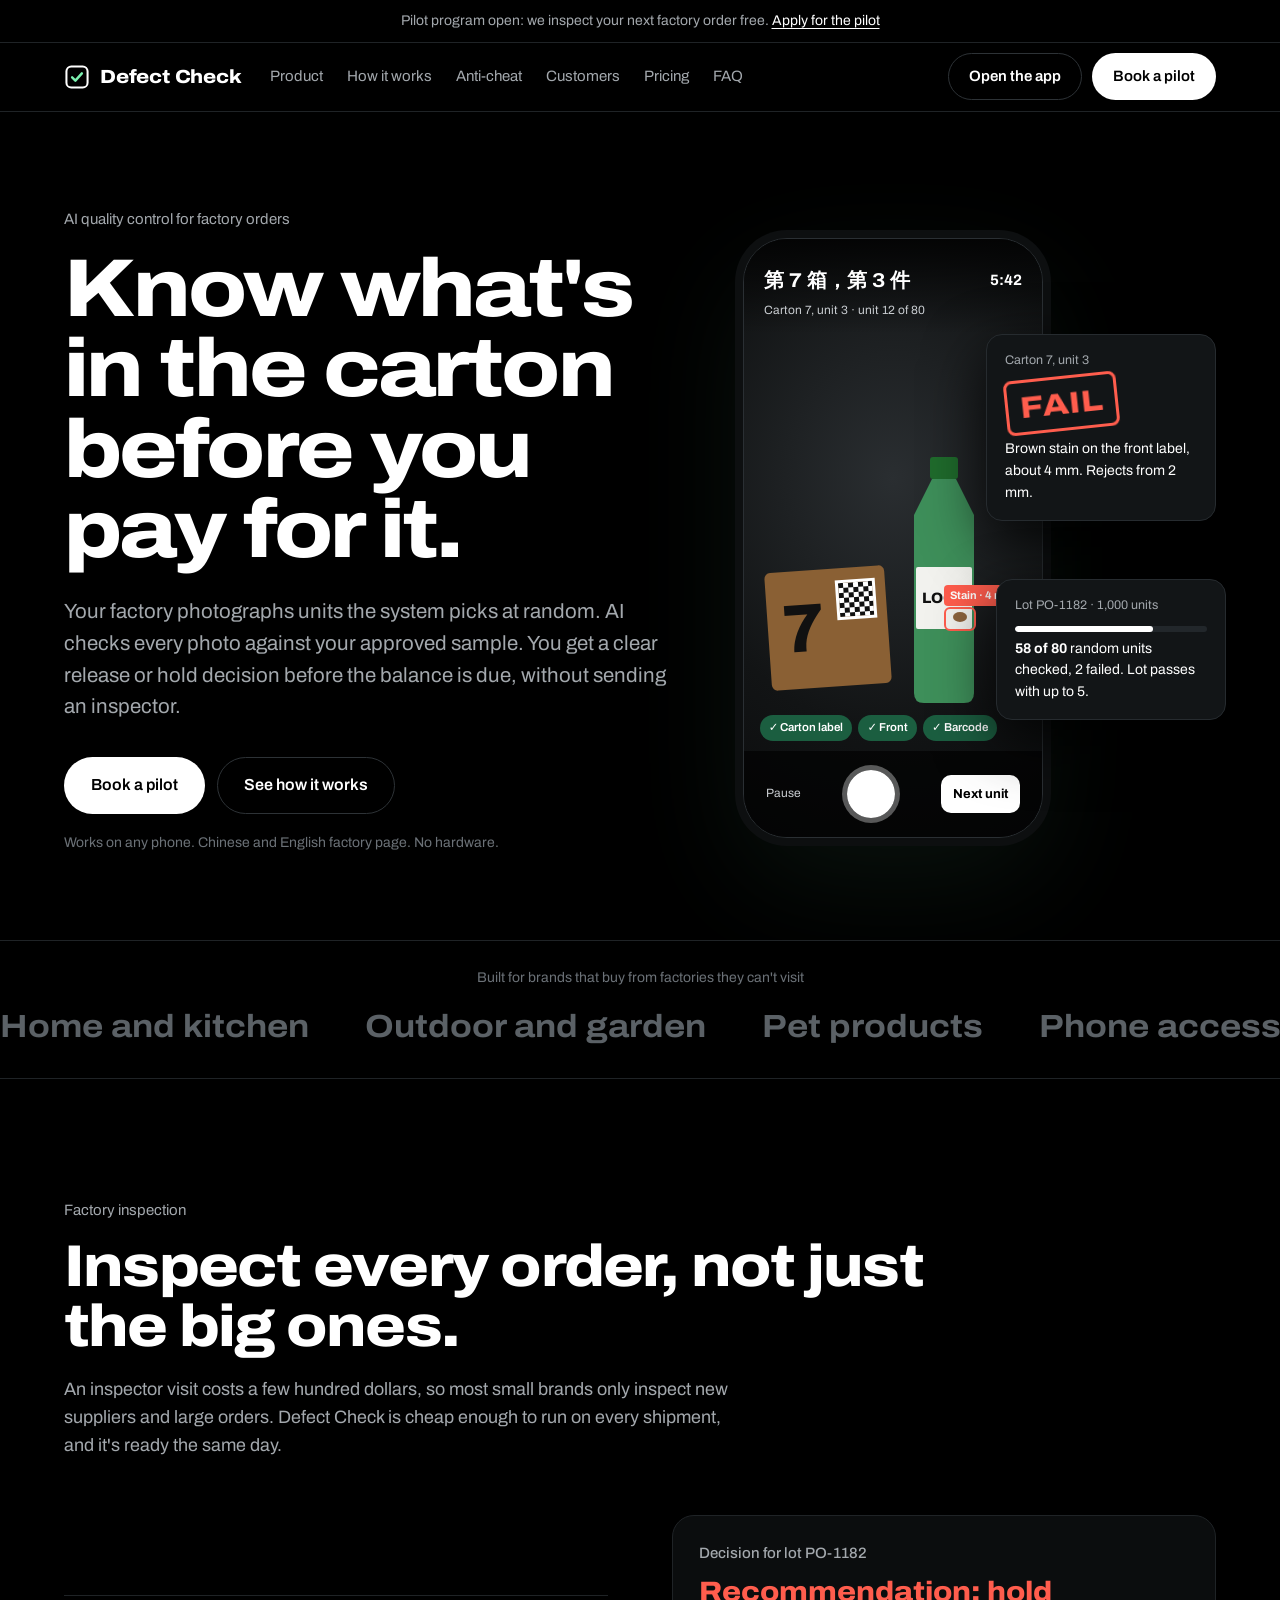
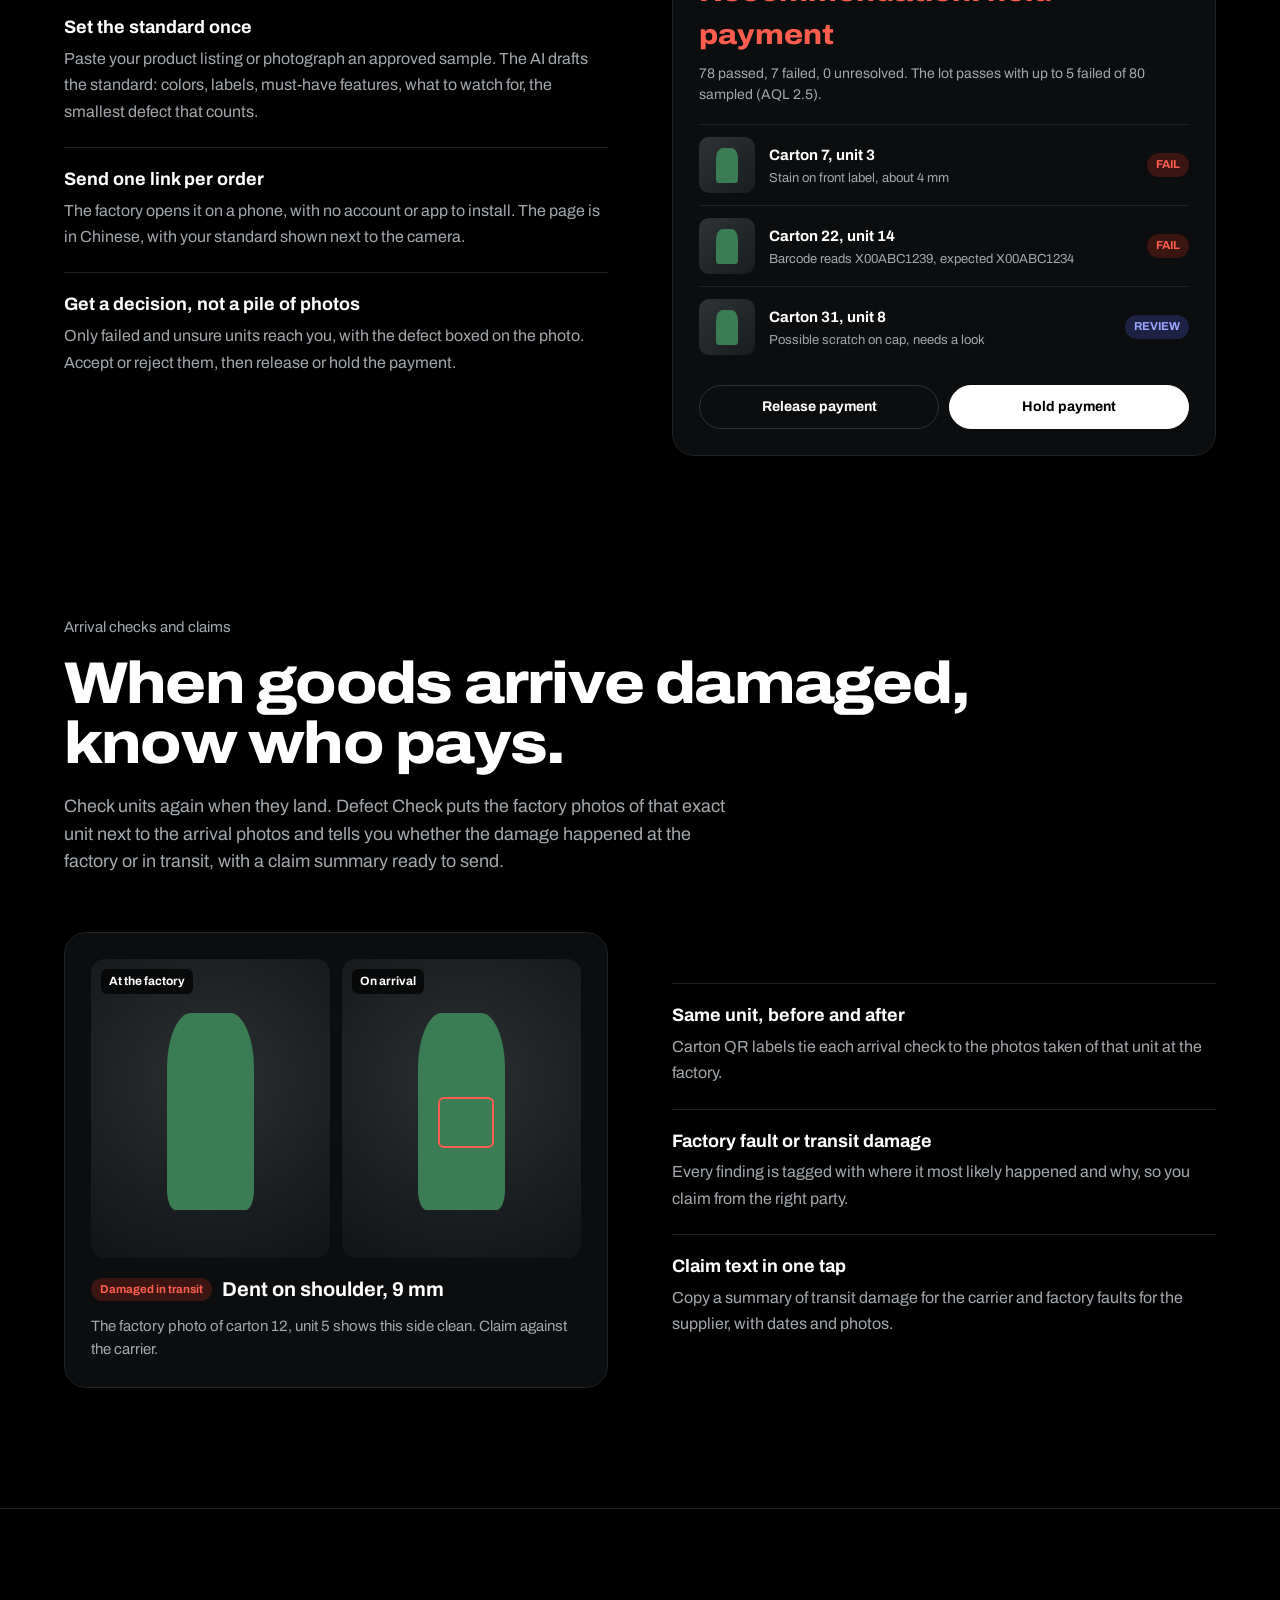
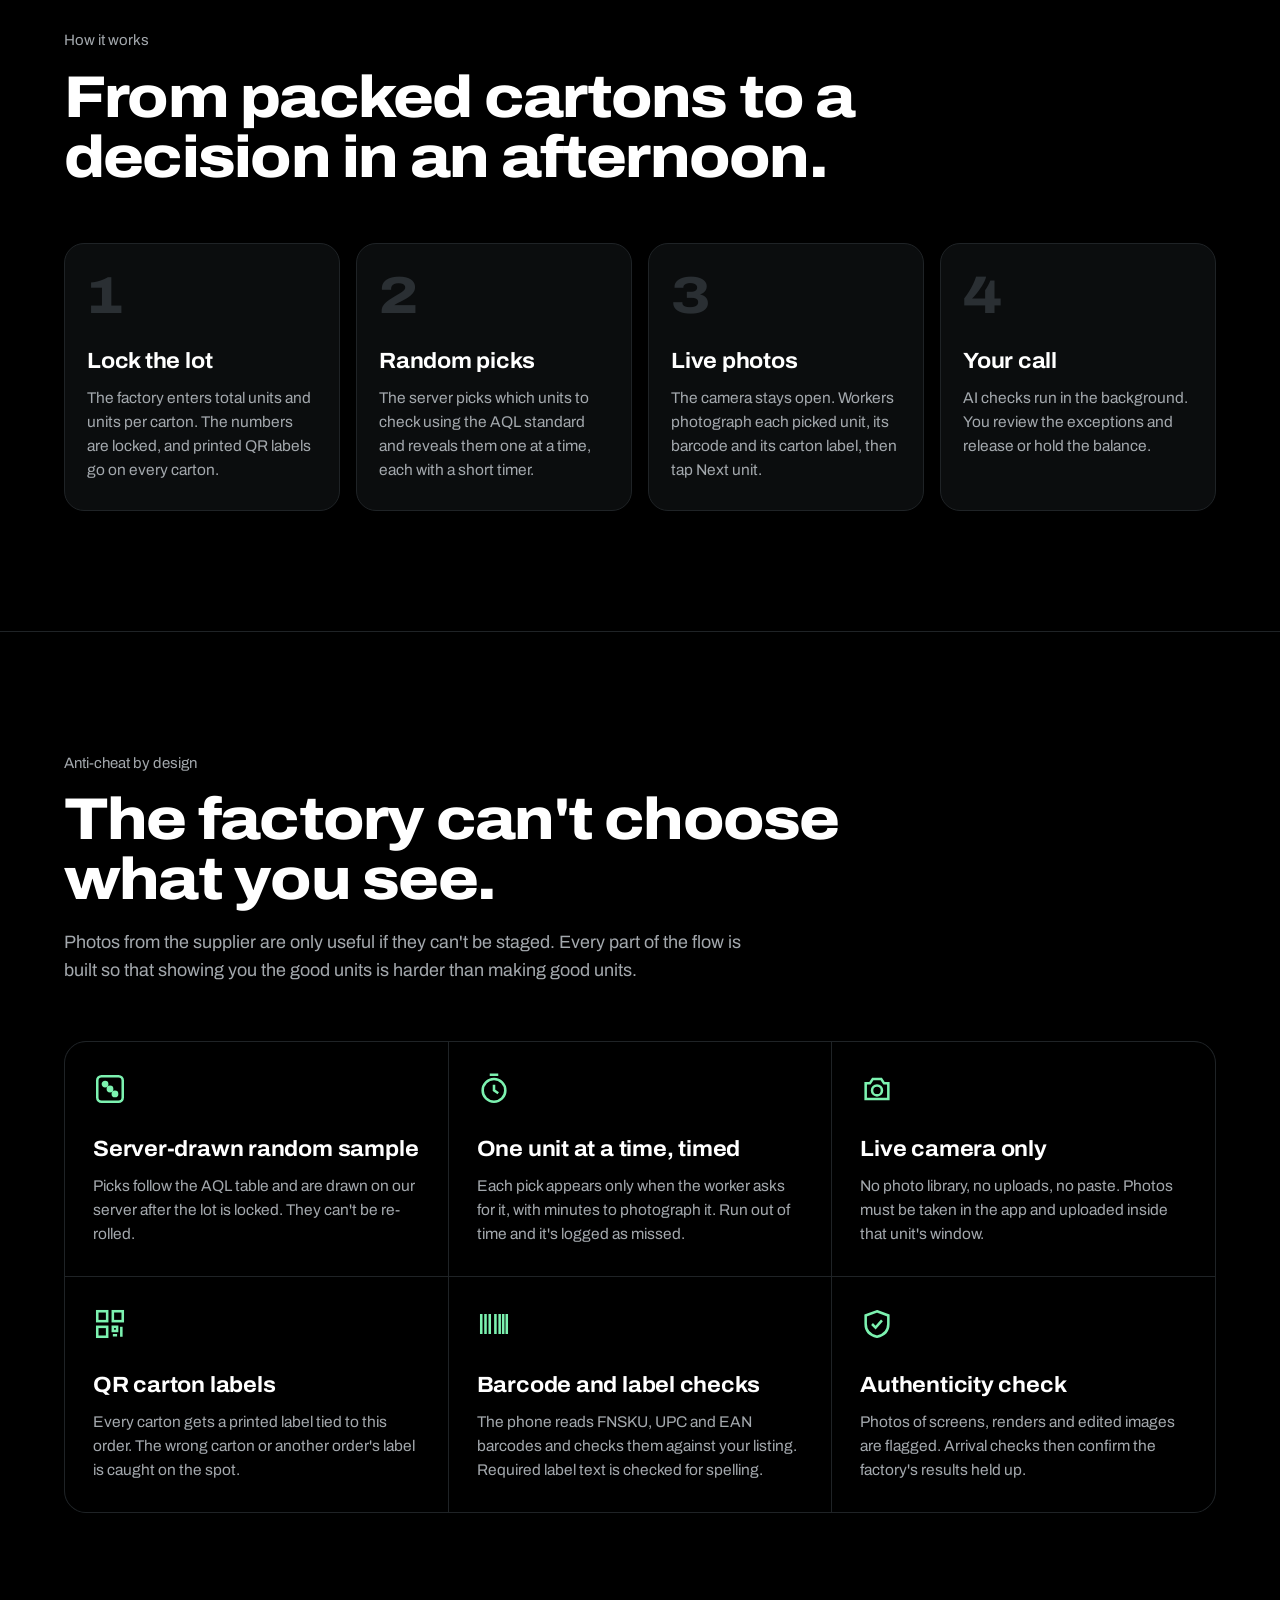
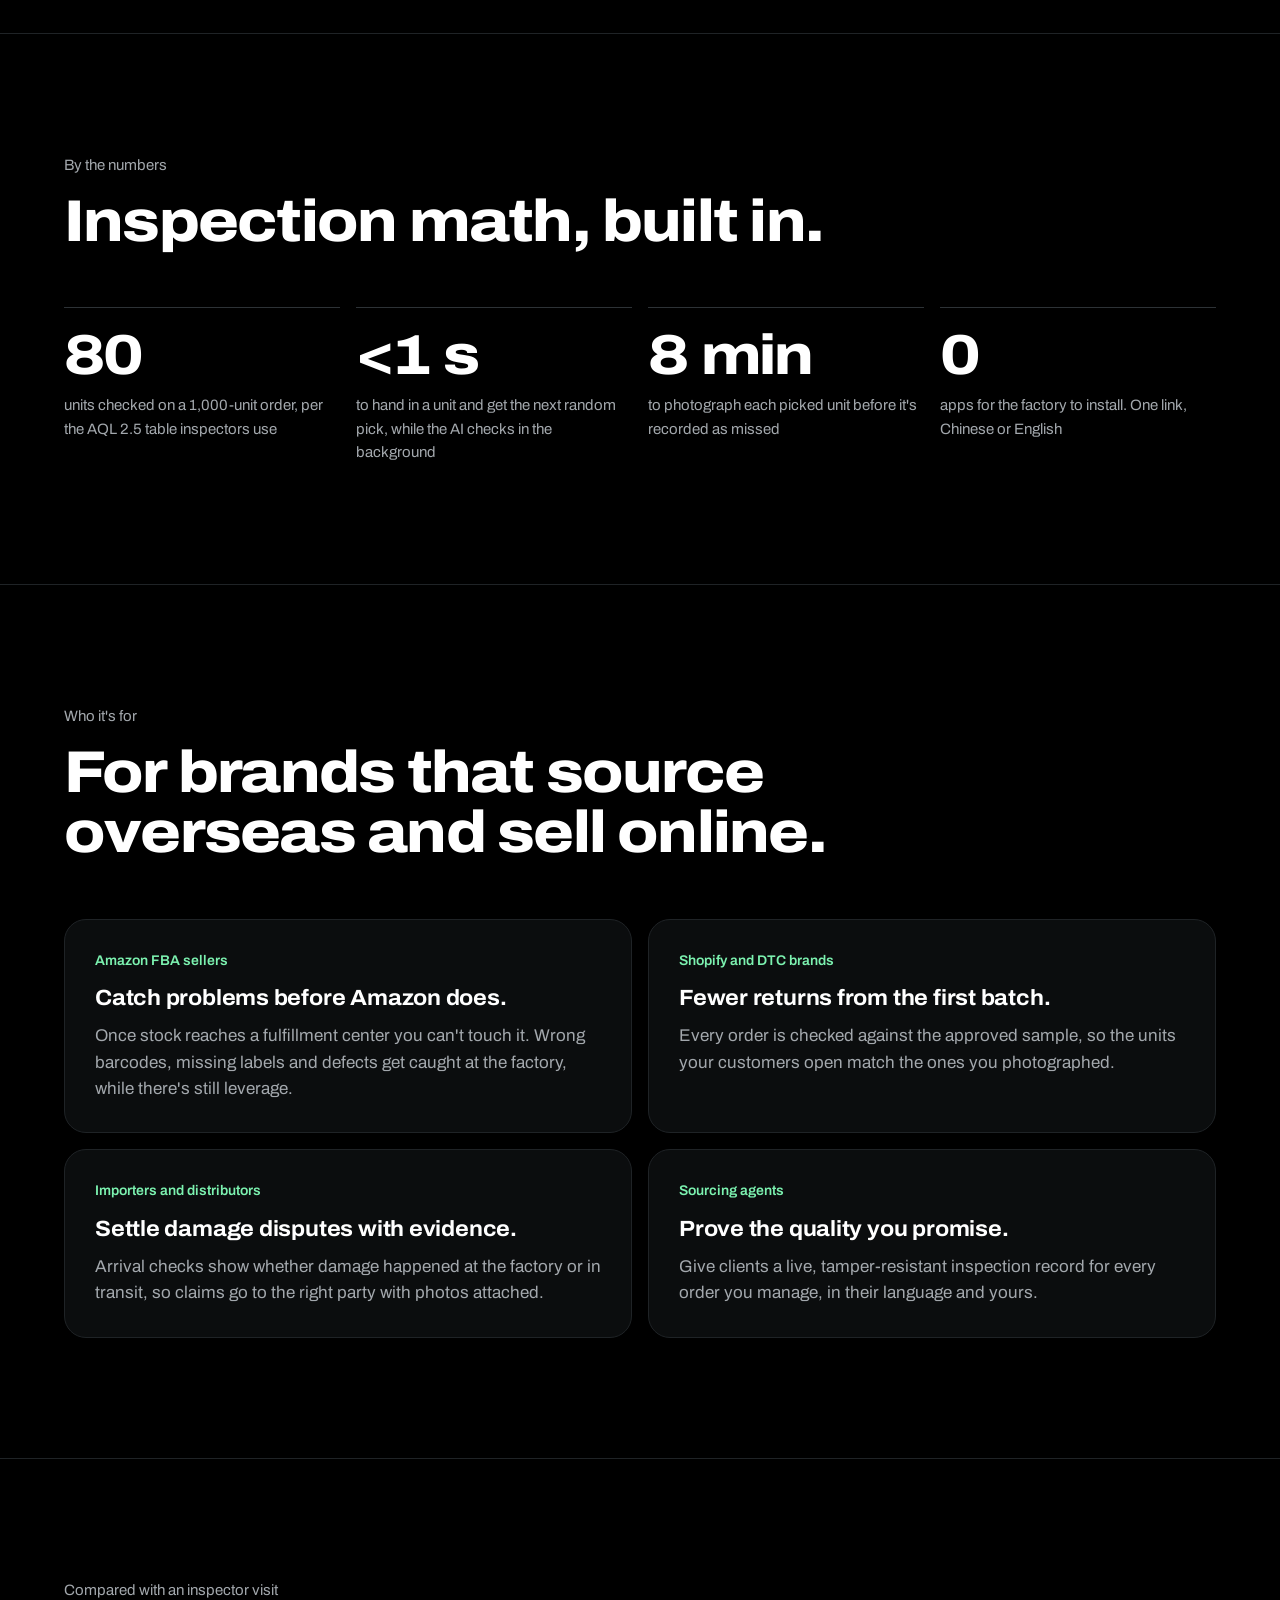
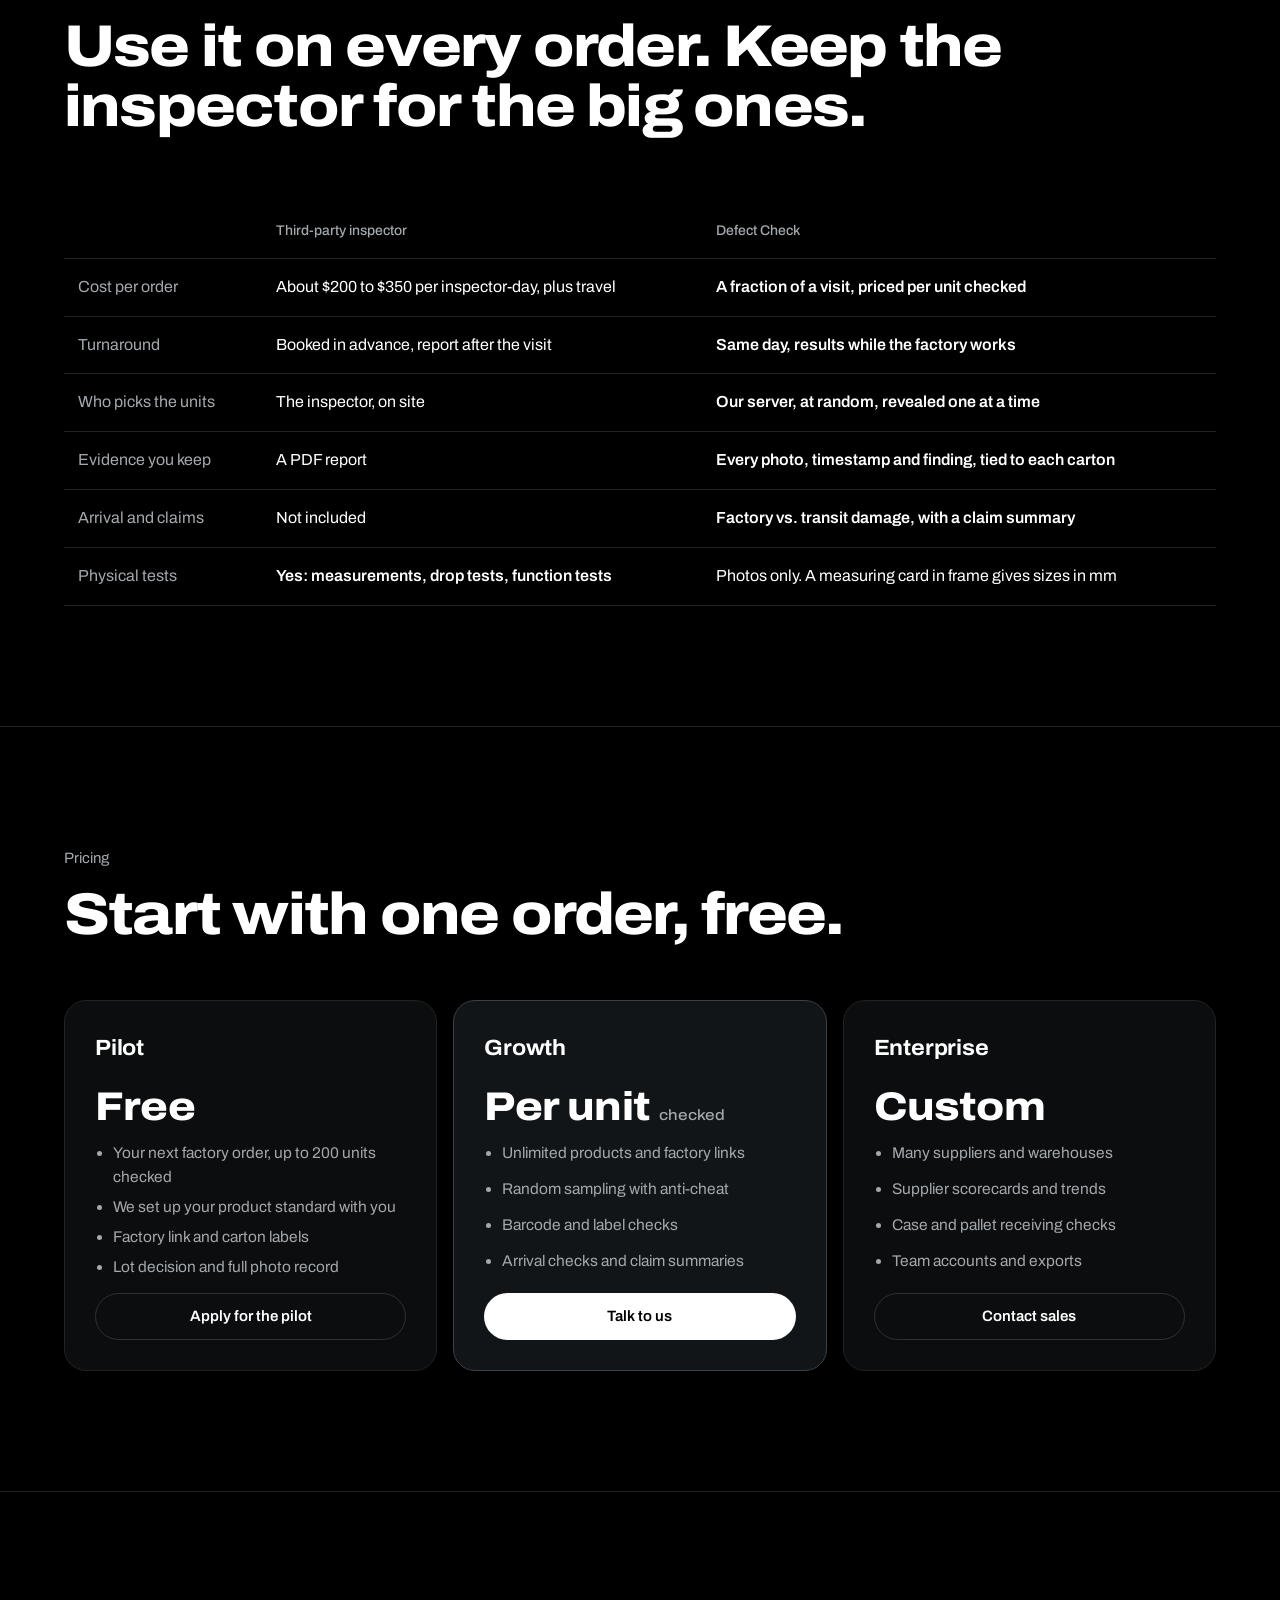
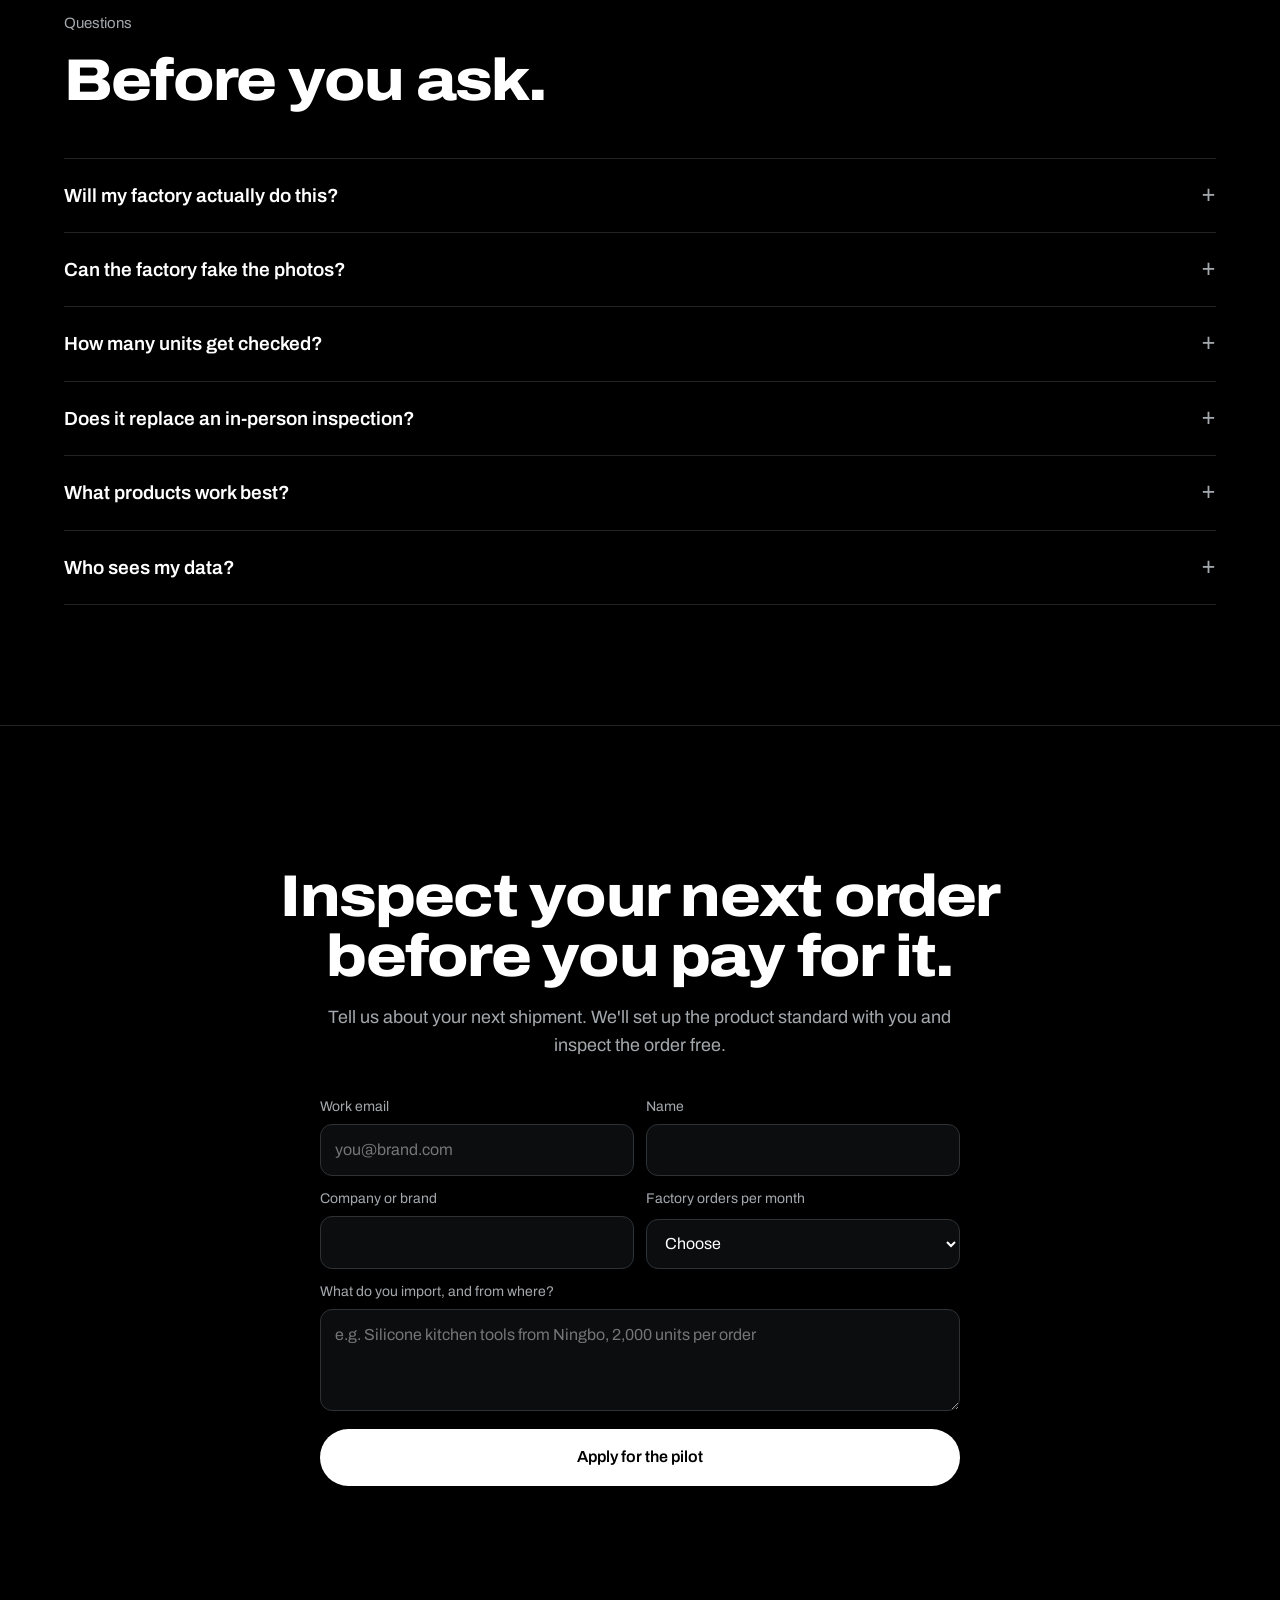
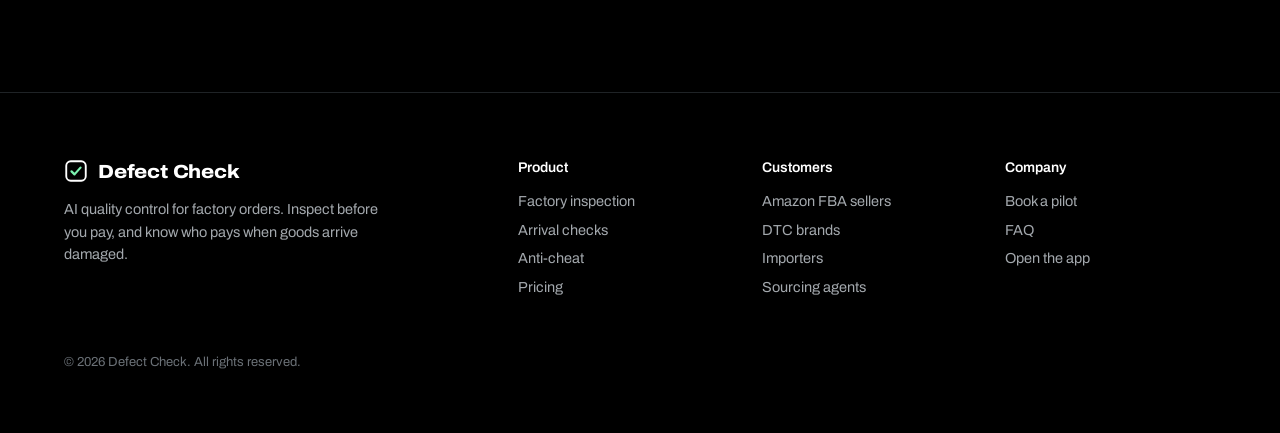
==== web/site/index.html @ 13ddefa4 "Marketing site: Defect Check landing page with pilot sign-up" ====
<!doctype html>
<html lang="en">
<head>
<meta charset="utf-8">
<meta name="viewport" content="width=device-width, initial-scale=1, viewport-fit=cover">
<title>Defect Check | AI quality control for factory orders</title>
<meta name="description" content="Defect Check inspects factory orders before you pay the balance. Your factory photographs randomly chosen units, AI checks each one against your approved sample, and you get a clear release or hold decision.">
<meta property="og:title" content="Defect Check | Know what is in the carton before you pay for it">
<meta property="og:description" content="AI quality control for factory orders: random sampling, live photos, barcode checks and a pay-or-hold answer before the balance is due.">
<meta property="og:type" content="website">
<meta name="theme-color" content="#000000">
<link rel="icon" href="data:image/svg+xml,%3Csvg xmlns='http://www.w3.org/2000/svg' viewBox='0 0 32 32'%3E%3Crect width='32' height='32' rx='7' fill='%23000'/%3E%3Crect x='7' y='7' width='18' height='18' rx='3' fill='none' stroke='%23fff' stroke-width='2.5'/%3E%3Cpath d='M11.5 16.5l3 3 6-7' fill='none' stroke='%237CF2B0' stroke-width='2.5' stroke-linecap='round' stroke-linejoin='round'/%3E%3C/svg%3E">
<link rel="preconnect" href="https://fonts.googleapis.com"><link rel="preconnect" href="https://fonts.gstatic.com" crossorigin>
<link href="https://fonts.googleapis.com/css2?family=Archivo:wdth,wght@62..125,400..800&display=swap" rel="stylesheet">
<style>
:root{--bg:#000;--ink:#fff;--muted:#a3a8ad;--dim:#6b7177;--line:#1f2326;--card:#0b0d0e;--card2:#121517;--accent:#7cf2b0;--fail:#ff5d4d;--pass:#7cf2b0;--review:#9aa6ff;--maxw:1200px}
*{box-sizing:border-box}
html{scroll-behavior:smooth;scroll-padding-top:calc(72px + env(safe-area-inset-top,0px))}
body{margin:0;background:var(--bg);color:var(--ink);font-family:"Archivo",system-ui,-apple-system,"Segoe UI",Helvetica,Arial,sans-serif;font-size:17px;line-height:1.55;-webkit-font-smoothing:antialiased}
:root{padding-top:env(safe-area-inset-top,0px);padding-bottom:env(safe-area-inset-bottom,0px)}
a{color:inherit}
img,svg{max-width:100%}
.wrap{max-width:var(--maxw);margin:0 auto;padding:0 24px}
:focus-visible{outline:2px solid var(--accent);outline-offset:3px;border-radius:4px}
@media (prefers-reduced-motion:reduce){*{animation:none!important;transition:none!important;scroll-behavior:auto!important}}

/* announcement + nav */
.announce{border-bottom:1px solid var(--line);font-size:14px;color:var(--muted);text-align:center;padding:10px 16px}
.announce a{color:var(--ink);text-underline-offset:3px}
header.nav{position:sticky;top:env(safe-area-inset-top,0px);z-index:20;background:rgba(0,0,0,.82);backdrop-filter:saturate(1.4) blur(12px);-webkit-backdrop-filter:saturate(1.4) blur(12px);border-bottom:1px solid var(--line)}
.nav .wrap{display:flex;align-items:center;gap:28px;height:68px}
.brand{display:flex;align-items:center;gap:10px;white-space:nowrap;text-decoration:none;font-weight:800;font-stretch:112%;font-size:19px;letter-spacing:-.01em}
.brand svg{width:26px;height:26px}
.nav nav{display:flex;gap:24px;font-size:15px}
.nav nav a{text-decoration:none;color:var(--muted)}.nav nav a:hover{color:var(--ink)}
.nav .right{margin-left:auto;display:flex;gap:10px;align-items:center}
.btn{display:inline-flex;align-items:center;justify-content:center;gap:8px;border-radius:999px;padding:11px 20px;font:inherit;font-size:15px;font-weight:600;text-decoration:none;border:1px solid transparent;cursor:pointer;white-space:nowrap}
.btn.light{background:var(--ink);color:#000}.btn.light:hover{background:#dfe3e6}
.btn.ghost{border-color:#2d3236;color:var(--ink);background:transparent}.btn.ghost:hover{border-color:#5a6066}
.btn.big{padding:15px 26px;font-size:16px}
.menu{display:none;margin-left:auto;background:none;border:1px solid #2d3236;color:var(--ink);border-radius:10px;padding:8px 12px;font:inherit;font-size:14px}
@media (max-width:900px){.nav nav,.nav .right .ghost{display:none}.nav .right{margin-left:auto}}

/* hero */
.hero{padding:96px 0 72px;position:relative;overflow:hidden}
.hero .wrap{display:grid;grid-template-columns:1.1fr .9fr;gap:56px;align-items:center}
.kicker{color:var(--muted);font-size:15px;margin:0 0 18px}
h1{font-size:clamp(44px,6.4vw,84px);line-height:.98;font-weight:800;font-stretch:115%;letter-spacing:-.035em;margin:0 0 26px}
.lede{font-size:clamp(18px,1.6vw,21px);color:var(--muted);max-width:34em;margin:0 0 34px}
.ctas{display:flex;gap:12px;flex-wrap:wrap}
.hero .fine{color:var(--dim);font-size:14px;margin-top:18px}
@media (max-width:980px){.hero .wrap{grid-template-columns:1fr}.hero{padding-top:64px}}

/* hero product visual */
.stage{position:relative;min-height:560px}
.phone{position:relative;width:300px;height:600px;margin:0 0 0 20px;border-radius:44px;background:#070808;border:1px solid #2a2f33;box-shadow:0 0 0 8px #0d0f10,0 40px 120px rgba(124,242,176,.08);overflow:hidden}
.vf{position:absolute;inset:0;background:radial-gradient(120% 70% at 50% 40%,#2a2e31 0%,#121415 60%,#0a0b0c 100%)}
.vf .top{position:absolute;left:0;right:0;top:0;padding:26px 20px 12px;background:linear-gradient(#000c,transparent)}
.vf .top b{display:block;font-size:20px;font-stretch:110%}
.vf .top span{font-size:12px;color:#c9cdd1}
.vf .timer{position:absolute;right:20px;top:30px;font-weight:700;font-size:15px;font-variant-numeric:tabular-nums}
.carton{position:absolute;left:24px;bottom:150px;width:120px;height:118px;background:#8a6034;border-radius:6px;transform:rotate(-4deg)}
.carton:before{content:"7";position:absolute;left:14px;top:6px;font-size:68px;font-weight:800;color:#111}
.carton .qr{position:absolute;right:10px;top:12px;width:40px;height:40px;background:conic-gradient(#fff 0 25%,#111 0 50%,#fff 0 75%,#111 0) 0 0/10px 10px;border:3px solid #fff}
.bottle{position:absolute;left:150px;bottom:130px;width:100px}
.box{position:absolute;border:2px solid var(--fail);border-radius:6px;left:200px;top:368px;width:32px;height:24px}
.box span{position:absolute;left:-2px;top:-24px;background:var(--fail);color:#fff;font-size:11px;font-weight:700;padding:2px 6px;border-radius:4px;white-space:nowrap}
.chips{position:absolute;left:16px;right:16px;bottom:96px;display:flex;gap:6px;flex-wrap:wrap}
.chip{font-size:11.5px;font-weight:600;padding:4px 9px;border-radius:999px;background:rgba(255,255,255,.14)}
.chip.ok{background:#1b5e40}
.shutterbar{position:absolute;left:0;right:0;bottom:0;height:86px;display:flex;align-items:center;justify-content:space-between;padding:0 22px;background:#000a}
.shutterbar i{width:58px;height:58px;border-radius:50%;background:#fff;border:5px solid #ffffff55;background-clip:padding-box}
.shutterbar em{font-style:normal;font-size:13px;font-weight:700;background:#fff;color:#000;border-radius:10px;padding:9px 12px}
.shutterbar small{font-size:12px;color:#c9cdd1}
.float{position:absolute;background:var(--card2);border:1px solid #262b2f;border-radius:16px;padding:16px 18px;box-shadow:0 20px 60px #000c;width:250px}
.float .who{color:var(--muted);font-size:12.5px}
.f1{right:0;top:96px;width:230px}.f2{right:-10px;bottom:118px;width:230px}
.stamp{display:inline-block;font-weight:800;font-stretch:120%;font-size:30px;letter-spacing:.02em;border:3px solid currentColor;border-radius:8px;padding:2px 12px 0;transform:rotate(-6deg);margin:6px 0 8px}
.stamp.fail{color:var(--fail)}.stamp.pass{color:var(--pass)}
.reveal .stamp{animation:stamp .55s cubic-bezier(.2,1.4,.4,1) 1.1s both}
@keyframes stamp{from{transform:rotate(-6deg) scale(2.2);opacity:0}to{transform:rotate(-6deg) scale(1);opacity:1}}
.bar{height:6px;border-radius:9px;background:#22272b;overflow:hidden;margin:10px 0 6px}.bar i{display:block;height:100%;width:72%;background:var(--ink);border-radius:9px}
@media (max-width:980px){.stage{max-width:520px;margin:0 auto;width:100%}.phone{margin:0 auto}}
@media (max-width:560px){.stage{min-height:520px}.phone{transform:scale(.86);transform-origin:top center}.float{width:220px;padding:12px 14px}.f1{top:auto;bottom:-6px;right:-6px}.f2{display:none}}

/* ticker */
.ticker{border-top:1px solid var(--line);border-bottom:1px solid var(--line);overflow:hidden;padding:26px 0}
.ticker p{margin:0 0 14px;text-align:center;color:var(--dim);font-size:14px}
.track{display:flex;gap:56px;width:max-content;animation:slide 40s linear infinite}
.track span{font-size:clamp(22px,2.6vw,32px);font-weight:700;font-stretch:112%;color:#5b6166;white-space:nowrap}
@keyframes slide{to{transform:translateX(-50%)}}

/* sections */
section{padding:120px 0}
.label{color:var(--muted);font-size:15px;margin:0 0 14px}
h2{font-size:clamp(36px,4.6vw,64px);line-height:1.02;font-weight:800;font-stretch:112%;letter-spacing:-.03em;margin:0 0 20px;max-width:16em}
h3{font-size:22px;font-weight:700;font-stretch:106%;letter-spacing:-.01em;margin:0 0 8px}
.sub{color:var(--muted);font-size:clamp(17px,1.4vw,20px);max-width:38em;margin:0}
.split{display:grid;grid-template-columns:1fr 1fr;gap:64px;align-items:center;margin-top:56px}
@media (max-width:900px){.split{grid-template-columns:1fr;gap:36px}section{padding:84px 0}}
.points{list-style:none;margin:0;padding:0;display:grid;gap:22px}
.points li{border-top:1px solid var(--line);padding-top:18px}
.points b{display:block;font-size:18px;margin-bottom:4px}
.points span{color:var(--muted);font-size:16px}
.panel{background:var(--card);border:1px solid var(--line);border-radius:22px;padding:26px}

/* report mock */
.rep h4{margin:0 0 4px;font-size:15px;color:var(--muted);font-weight:500}
.rep .rec{font-size:28px;font-weight:800;font-stretch:110%;color:var(--fail);margin:0 0 6px}
.rep .rule{color:var(--muted);font-size:14px;margin:0 0 18px}
.xrow{display:grid;grid-template-columns:56px 1fr auto;gap:14px;align-items:center;border-top:1px solid var(--line);padding:12px 0}
.thumb{width:56px;height:56px;border-radius:10px;background:linear-gradient(135deg,#2e3337,#191c1e);position:relative;overflow:hidden}
.thumb:after{content:"";position:absolute;left:30%;top:20%;width:40%;height:62%;background:#3a7d55;border-radius:30% 30% 12% 12%}
.xrow b{font-size:15px}.xrow small{display:block;color:var(--muted);font-size:13px}
.pill{font-size:11.5px;font-weight:700;padding:3px 9px;border-radius:999px}
.pill.f{background:#3a1512;color:var(--fail)}.pill.r{background:#1d2144;color:var(--review)}.pill.p{background:#123224;color:var(--pass)}
.decide{display:flex;gap:10px;margin-top:18px}.decide span{flex:1;text-align:center;border-radius:999px;padding:10px;font-size:14px;font-weight:700;border:1px solid #2d3236}.decide span.on{background:var(--ink);color:#000;border-color:var(--ink)}

/* arrival mock */
.pair{display:grid;grid-template-columns:1fr 1fr;gap:12px}
.pic{aspect-ratio:4/5;border-radius:14px;background:radial-gradient(90% 70% at 50% 40%,#2b3033,#121416);position:relative;overflow:hidden}
.pic:before{content:"";position:absolute;left:32%;top:18%;width:36%;height:66%;background:#3a7d55;border-radius:28% 28% 10% 10%}
.pic.dent:after{content:"";position:absolute;left:40%;top:46%;width:22%;height:16%;border:2px solid var(--fail);border-radius:6px}
.pic em{position:absolute;left:10px;top:10px;font-style:normal;font-size:12px;font-weight:700;background:#000b;padding:3px 8px;border-radius:6px}
.origin{margin-top:16px;display:flex;gap:10px;align-items:center;flex-wrap:wrap}
.origin b{font-size:20px}

/* steps */
.steps{display:grid;grid-template-columns:repeat(4,1fr);gap:16px;margin-top:56px;counter-reset:s}
.step{background:var(--card);border:1px solid var(--line);border-radius:20px;padding:26px 22px 28px;counter-increment:s}
.step:before{content:counter(s);display:block;font-size:52px;font-weight:800;font-stretch:120%;color:#2a2f33;line-height:1;margin-bottom:22px}
.step p{color:var(--muted);font-size:15.5px;margin:0}
@media (max-width:980px){.steps{grid-template-columns:1fr 1fr}}@media (max-width:560px){.steps{grid-template-columns:1fr}}

/* anti-cheat grid */
.grid{display:grid;grid-template-columns:repeat(3,1fr);gap:1px;background:var(--line);border:1px solid var(--line);border-radius:22px;overflow:hidden;margin-top:56px}
.cell{background:#000;padding:30px 28px}
.cell p{color:var(--muted);font-size:15.5px;margin:0}
.cell .ic{width:34px;height:34px;margin-bottom:18px;color:var(--accent)}
@media (max-width:900px){.grid{grid-template-columns:1fr 1fr}}@media (max-width:560px){.grid{grid-template-columns:1fr}}

/* numbers */
.nums{display:grid;grid-template-columns:repeat(4,1fr);gap:16px;margin-top:56px}
.num{border-top:1px solid #2d3236;padding-top:20px}
.num b{display:block;font-size:clamp(40px,4.4vw,60px);font-weight:800;font-stretch:115%;letter-spacing:-.03em;line-height:1}
.num span{color:var(--muted);font-size:15px;display:block;margin-top:10px}
@media (max-width:900px){.nums{grid-template-columns:1fr 1fr}}

/* use cases */
.cases{display:grid;grid-template-columns:repeat(2,1fr);gap:16px;margin-top:56px}
.case{background:var(--card);border:1px solid var(--line);border-radius:22px;padding:30px}
.case .who{color:var(--accent);font-size:14px;font-weight:600;margin:0 0 10px}
.case p{color:var(--muted);margin:0}
@media (max-width:800px){.cases{grid-template-columns:1fr}}

/* compare */
table.cmp{width:100%;border-collapse:collapse;margin-top:48px;font-size:16px}
.cmpwrap{overflow-x:auto}
table.cmp th,table.cmp td{text-align:left;padding:16px 14px;border-bottom:1px solid var(--line);vertical-align:top}
table.cmp th{color:var(--muted);font-weight:500;font-size:14px}
table.cmp td:first-child{color:var(--muted)}
table.cmp td.us{color:var(--ink);font-weight:600}

/* pricing */
.plans{display:grid;grid-template-columns:repeat(3,1fr);gap:16px;margin-top:56px}
.plan{border:1px solid var(--line);border-radius:22px;padding:30px;display:flex;flex-direction:column;gap:14px;background:var(--card)}
.plan.hl{border-color:#3a4046;background:var(--card2)}
.plan .price{font-size:40px;font-weight:800;font-stretch:112%;letter-spacing:-.02em;line-height:1}
.plan .price small{font-size:15px;font-weight:500;color:var(--muted);letter-spacing:0}
.plan ul{margin:0;padding-left:18px;color:var(--muted);font-size:15.5px;display:grid;gap:6px;flex:1}
@media (max-width:900px){.plans{grid-template-columns:1fr}}

/* faq */
.faq{margin-top:48px;border-top:1px solid var(--line)}
details{border-bottom:1px solid var(--line);padding:22px 0}
summary{cursor:pointer;list-style:none;font-size:19px;font-weight:600;display:flex;justify-content:space-between;gap:20px}
summary::-webkit-details-marker{display:none}
summary:after{content:"+";color:var(--muted);font-weight:400;font-size:24px;line-height:1}
details[open] summary:after{content:"–"}
details p{color:var(--muted);margin:12px 0 0;max-width:46em}

/* cta + form */
.cta{text-align:center;padding:140px 0}
.cta h2{margin:0 auto 18px;max-width:14em}
.cta .sub{margin:0 auto 36px}
form.lead{max-width:640px;margin:0 auto;display:grid;grid-template-columns:1fr 1fr;gap:12px;text-align:left}
form.lead label{display:grid;gap:6px;font-size:14px;color:var(--muted)}
form.lead .full{grid-column:1/-1}
form.lead input,form.lead select,form.lead textarea{font:inherit;font-size:16px;color:var(--ink);background:#0b0d0e;border:1px solid #2d3236;border-radius:12px;padding:13px 14px;width:100%}
form.lead input:focus,form.lead select:focus,form.lead textarea:focus{outline:none;border-color:var(--accent)}
form.lead button{grid-column:1/-1;margin-top:6px}
.formmsg{grid-column:1/-1;min-height:24px;font-size:15px;text-align:center}
.formmsg.ok{color:var(--pass)}.formmsg.err{color:var(--fail)}
@media (max-width:560px){form.lead{grid-template-columns:1fr}}

footer{border-top:1px solid var(--line);padding:64px 0 48px;color:var(--muted);font-size:14.5px}
footer .cols{display:grid;grid-template-columns:2fr 1fr 1fr 1fr;gap:32px}
footer h5{color:var(--ink);font-size:14px;margin:0 0 12px;font-weight:600}
footer a{display:block;text-decoration:none;color:var(--muted);margin:6px 0}footer a:hover{color:var(--ink)}
footer .legal{margin-top:48px;color:var(--dim);font-size:13px}
@media (max-width:800px){footer .cols{grid-template-columns:1fr 1fr}}
</style>
</head>
<body>
<div class="announce">Pilot program open: we inspect your next factory order free. <a href="#pilot">Apply for the pilot</a></div>
<header class="nav">
  <div class="wrap">
    <a class="brand" href="#top" aria-label="Defect Check home"><svg viewBox="0 0 32 32" aria-hidden="true"><rect x="3" y="3" width="26" height="26" rx="6" fill="none" stroke="#fff" stroke-width="2.5"/><path d="M10 16.5l4 4 8-9" fill="none" stroke="#7cf2b0" stroke-width="3" stroke-linecap="round" stroke-linejoin="round"/></svg>Defect Check</a>
    <nav aria-label="Main"><a href="#factory">Product</a><a href="#how">How it works</a><a href="#trust">Anti-cheat</a><a href="#customers">Customers</a><a href="#pricing">Pricing</a><a href="#faq">FAQ</a></nav>
    <div class="right"><a class="btn ghost" href="../">Open the app</a><a class="btn light" href="#pilot">Book a pilot</a></div>
  </div>
</header>

<main id="top">
<section class="hero">
  <div class="wrap">
    <div>
      <p class="kicker">AI quality control for factory orders</p>
      <h1>Know what's in the carton before you pay for it.</h1>
      <p class="lede">Your factory photographs units the system picks at random. AI checks every photo against your approved sample. You get a clear release or hold decision before the balance is due, without sending an inspector.</p>
      <div class="ctas"><a class="btn light big" href="#pilot">Book a pilot</a><a class="btn ghost big" href="#how">See how it works</a></div>
      <p class="fine">Works on any phone. Chinese and English factory page. No hardware.</p>
    </div>
    <div class="stage reveal" aria-label="Product preview: a factory worker photographs carton 7, unit 3, and the AI finds a stain on the label">
      <div class="phone">
        <div class="vf">
          <div class="top"><b>第 7 箱，第 3 件</b><span>Carton 7, unit 3 · unit 12 of 80</span></div>
          <div class="timer">5:42</div>
          <div class="carton"><div class="qr"></div></div>
          <svg class="bottle" viewBox="0 0 100 250" aria-hidden="true"><rect x="36" y="0" width="28" height="22" rx="3" fill="#1f6b2c"/><path d="M38 22h24l18 36v178q0 10-10 10H30q-10 0-10-10V58z" fill="#3e8f5a"/><rect x="22" y="110" width="56" height="62" rx="2" fill="#f2f2ee"/><text x="50" y="146" text-anchor="middle" font-family="Archivo,Arial" font-weight="800" font-size="15" fill="#111">LOGO</text><ellipse cx="66" cy="160" rx="7" ry="5" fill="#7a4a1d" opacity=".85"/></svg>
          <div class="box"><span>Stain · 4 mm</span></div>
          <div class="chips"><span class="chip ok">✓ Carton label</span><span class="chip ok">✓ Front</span><span class="chip ok">✓ Barcode</span></div>
          <div class="shutterbar"><small>Pause</small><i></i><em>Next unit</em></div>
        </div>
      </div>
      <div class="float f1"><div class="who">Carton 7, unit 3</div><div class="stamp fail">FAIL</div><div style="font-size:14px">Brown stain on the front label, about 4 mm. Rejects from 2 mm.</div></div>
      <div class="float f2"><div class="who">Lot PO-1182 · 1,000 units</div><div class="bar"><i></i></div><div style="font-size:14px"><b>58 of 80</b> random units checked, 2 failed. Lot passes with up to 5.</div></div>
    </div>
  </div>
</section>

<div class="ticker" aria-label="Product categories we inspect">
  <p>Built for brands that buy from factories they can't visit</p>
  <div class="track" aria-hidden="true">
    <span>Home and kitchen</span><span>Outdoor and garden</span><span>Pet products</span><span>Phone accessories</span><span>Bags and luggage</span><span>Packaging and labels</span><span>Toys</span><span>Beauty packaging</span><span>Apparel</span><span>Small electronics</span>
    <span>Home and kitchen</span><span>Outdoor and garden</span><span>Pet products</span><span>Phone accessories</span><span>Bags and luggage</span><span>Packaging and labels</span><span>Toys</span><span>Beauty packaging</span><span>Apparel</span><span>Small electronics</span>
  </div>
</div>

<section id="factory">
  <div class="wrap">
    <p class="label">Factory inspection</p>
    <h2>Inspect every order, not just the big ones.</h2>
    <p class="sub">An inspector visit costs a few hundred dollars, so most small brands only inspect new suppliers and large orders. Defect Check is cheap enough to run on every shipment, and it's ready the same day.</p>
    <div class="split">
      <ul class="points">
        <li><b>Set the standard once</b><span>Paste your product listing or photograph an approved sample. The AI drafts the standard: colors, labels, must-have features, what to watch for, the smallest defect that counts.</span></li>
        <li><b>Send one link per order</b><span>The factory opens it on a phone, with no account or app to install. The page is in Chinese, with your standard shown next to the camera.</span></li>
        <li><b>Get a decision, not a pile of photos</b><span>Only failed and unsure units reach you, with the defect boxed on the photo. Accept or reject them, then release or hold the payment.</span></li>
      </ul>
      <div class="panel rep" aria-label="Example lot decision">
        <h4>Decision for lot PO-1182</h4>
        <div class="rec">Recommendation: hold payment</div>
        <p class="rule">78 passed, 7 failed, 0 unresolved. The lot passes with up to 5 failed of 80 sampled (AQL 2.5).</p>
        <div class="xrow"><div class="thumb"></div><div><b>Carton 7, unit 3</b><small>Stain on front label, about 4 mm</small></div><span class="pill f">FAIL</span></div>
        <div class="xrow"><div class="thumb"></div><div><b>Carton 22, unit 14</b><small>Barcode reads X00ABC1239, expected X00ABC1234</small></div><span class="pill f">FAIL</span></div>
        <div class="xrow"><div class="thumb"></div><div><b>Carton 31, unit 8</b><small>Possible scratch on cap, needs a look</small></div><span class="pill r">REVIEW</span></div>
        <div class="decide"><span>Release payment</span><span class="on">Hold payment</span></div>
      </div>
    </div>
  </div>
</section>

<section id="arrival" style="padding-top:40px">
  <div class="wrap">
    <p class="label">Arrival checks and claims</p>
    <h2>When goods arrive damaged, know who pays.</h2>
    <p class="sub">Check units again when they land. Defect Check puts the factory photos of that exact unit next to the arrival photos and tells you whether the damage happened at the factory or in transit, with a claim summary ready to send.</p>
    <div class="split">
      <div class="panel">
        <div class="pair"><div class="pic"><em>At the factory</em></div><div class="pic dent"><em>On arrival</em></div></div>
        <div class="origin"><span class="pill f">Damaged in transit</span><b>Dent on shoulder, 9 mm</b></div>
        <p style="color:var(--muted);margin:10px 0 0;font-size:15px">The factory photo of carton 12, unit 5 shows this side clean. Claim against the carrier.</p>
      </div>
      <ul class="points">
        <li><b>Same unit, before and after</b><span>Carton QR labels tie each arrival check to the photos taken of that unit at the factory.</span></li>
        <li><b>Factory fault or transit damage</b><span>Every finding is tagged with where it most likely happened and why, so you claim from the right party.</span></li>
        <li><b>Claim text in one tap</b><span>Copy a summary of transit damage for the carrier and factory faults for the supplier, with dates and photos.</span></li>
      </ul>
    </div>
  </div>
</section>

<section id="how" style="border-top:1px solid var(--line)">
  <div class="wrap">
    <p class="label">How it works</p>
    <h2>From packed cartons to a decision in an afternoon.</h2>
    <div class="steps">
      <div class="step"><h3>Lock the lot</h3><p>The factory enters total units and units per carton. The numbers are locked, and printed QR labels go on every carton.</p></div>
      <div class="step"><h3>Random picks</h3><p>The server picks which units to check using the AQL standard and reveals them one at a time, each with a short timer.</p></div>
      <div class="step"><h3>Live photos</h3><p>The camera stays open. Workers photograph each picked unit, its barcode and its carton label, then tap Next unit.</p></div>
      <div class="step"><h3>Your call</h3><p>AI checks run in the background. You review the exceptions and release or hold the balance.</p></div>
    </div>
  </div>
</section>

<section id="trust" style="border-top:1px solid var(--line)">
  <div class="wrap">
    <p class="label">Anti-cheat by design</p>
    <h2>The factory can't choose what you see.</h2>
    <p class="sub">Photos from the supplier are only useful if they can't be staged. Every part of the flow is built so that showing you the good units is harder than making good units.</p>
    <div class="grid">
      <div class="cell"><svg class="ic" viewBox="0 0 24 24" fill="none" stroke="currentColor" stroke-width="1.8" aria-hidden="true"><rect x="3" y="3" width="18" height="18" rx="3"/><circle cx="8.5" cy="8.5" r="1.5" fill="currentColor"/><circle cx="15.5" cy="15.5" r="1.5" fill="currentColor"/><circle cx="12" cy="12" r="1.5" fill="currentColor"/></svg><h3>Server-drawn random sample</h3><p>Picks follow the AQL table and are drawn on our server after the lot is locked. They can't be re-rolled.</p></div>
      <div class="cell"><svg class="ic" viewBox="0 0 24 24" fill="none" stroke="currentColor" stroke-width="1.8" aria-hidden="true"><circle cx="12" cy="13" r="8"/><path d="M12 9v4l3 2M9 2h6"/></svg><h3>One unit at a time, timed</h3><p>Each pick appears only when the worker asks for it, with minutes to photograph it. Run out of time and it's logged as missed.</p></div>
      <div class="cell"><svg class="ic" viewBox="0 0 24 24" fill="none" stroke="currentColor" stroke-width="1.8" aria-hidden="true"><path d="M4 8h3l2-3h6l2 3h3v11H4z"/><circle cx="12" cy="13" r="3.5"/></svg><h3>Live camera only</h3><p>No photo library, no uploads, no paste. Photos must be taken in the app and uploaded inside that unit's window.</p></div>
      <div class="cell"><svg class="ic" viewBox="0 0 24 24" fill="none" stroke="currentColor" stroke-width="1.8" aria-hidden="true"><rect x="3" y="3" width="7" height="7"/><rect x="14" y="3" width="7" height="7"/><rect x="3" y="14" width="7" height="7"/><path d="M14 14h3v3h-3zM20 14v7M14 20h3"/></svg><h3>QR carton labels</h3><p>Every carton gets a printed label tied to this order. The wrong carton or another order's label is caught on the spot.</p></div>
      <div class="cell"><svg class="ic" viewBox="0 0 24 24" fill="none" stroke="currentColor" stroke-width="1.8" aria-hidden="true"><path d="M3 5v14M6 5v14M9 5v14M13 5v14M16 5v14M21 5v14M18.5 5v14"/></svg><h3>Barcode and label checks</h3><p>The phone reads FNSKU, UPC and EAN barcodes and checks them against your listing. Required label text is checked for spelling.</p></div>
      <div class="cell"><svg class="ic" viewBox="0 0 24 24" fill="none" stroke="currentColor" stroke-width="1.8" aria-hidden="true"><path d="M12 3l8 3v6c0 5-3.5 8-8 9-4.5-1-8-4-8-9V6z"/><path d="M8.5 12l2.5 2.5 4.5-5"/></svg><h3>Authenticity check</h3><p>Photos of screens, renders and edited images are flagged. Arrival checks then confirm the factory's results held up.</p></div>
    </div>
  </div>
</section>

<section style="border-top:1px solid var(--line)">
  <div class="wrap">
    <p class="label">By the numbers</p>
    <h2>Inspection math, built in.</h2>
    <div class="nums">
      <div class="num"><b>80</b><span>units checked on a 1,000-unit order, per the AQL 2.5 table inspectors use</span></div>
      <div class="num"><b>&lt;1 s</b><span>to hand in a unit and get the next random pick, while the AI checks in the background</span></div>
      <div class="num"><b>8 min</b><span>to photograph each picked unit before it's recorded as missed</span></div>
      <div class="num"><b>0</b><span>apps for the factory to install. One link, Chinese or English</span></div>
    </div>
  </div>
</section>

<section id="customers" style="border-top:1px solid var(--line)">
  <div class="wrap">
    <p class="label">Who it's for</p>
    <h2>For brands that source overseas and sell online.</h2>
    <div class="cases">
      <div class="case"><p class="who">Amazon FBA sellers</p><h3>Catch problems before Amazon does.</h3><p>Once stock reaches a fulfillment center you can't touch it. Wrong barcodes, missing labels and defects get caught at the factory, while there's still leverage.</p></div>
      <div class="case"><p class="who">Shopify and DTC brands</p><h3>Fewer returns from the first batch.</h3><p>Every order is checked against the approved sample, so the units your customers open match the ones you photographed.</p></div>
      <div class="case"><p class="who">Importers and distributors</p><h3>Settle damage disputes with evidence.</h3><p>Arrival checks show whether damage happened at the factory or in transit, so claims go to the right party with photos attached.</p></div>
      <div class="case"><p class="who">Sourcing agents</p><h3>Prove the quality you promise.</h3><p>Give clients a live, tamper-resistant inspection record for every order you manage, in their language and yours.</p></div>
    </div>
  </div>
</section>

<section style="border-top:1px solid var(--line)">
  <div class="wrap">
    <p class="label">Compared with an inspector visit</p>
    <h2>Use it on every order. Keep the inspector for the big ones.</h2>
    <div class="cmpwrap"><table class="cmp">
      <thead><tr><th></th><th>Third-party inspector</th><th>Defect Check</th></tr></thead>
      <tbody>
        <tr><td>Cost per order</td><td>About $200 to $350 per inspector-day, plus travel</td><td class="us">A fraction of a visit, priced per unit checked</td></tr>
        <tr><td>Turnaround</td><td>Booked in advance, report after the visit</td><td class="us">Same day, results while the factory works</td></tr>
        <tr><td>Who picks the units</td><td>The inspector, on site</td><td class="us">Our server, at random, revealed one at a time</td></tr>
        <tr><td>Evidence you keep</td><td>A PDF report</td><td class="us">Every photo, timestamp and finding, tied to each carton</td></tr>
        <tr><td>Arrival and claims</td><td>Not included</td><td class="us">Factory vs. transit damage, with a claim summary</td></tr>
        <tr><td>Physical tests</td><td class="us" style="font-weight:600">Yes: measurements, drop tests, function tests</td><td>Photos only. A measuring card in frame gives sizes in mm</td></tr>
      </tbody>
    </table></div>
  </div>
</section>

<section id="pricing" style="border-top:1px solid var(--line)">
  <div class="wrap">
    <p class="label">Pricing</p>
    <h2>Start with one order, free.</h2>
    <div class="plans">
      <div class="plan"><h3>Pilot</h3><div class="price">Free</div><ul><li>Your next factory order, up to 200 units checked</li><li>We set up your product standard with you</li><li>Factory link and carton labels</li><li>Lot decision and full photo record</li></ul><a class="btn ghost" href="#pilot">Apply for the pilot</a></div>
      <div class="plan hl"><h3>Growth</h3><div class="price">Per unit <small>checked</small></div><ul><li>Unlimited products and factory links</li><li>Random sampling with anti-cheat</li><li>Barcode and label checks</li><li>Arrival checks and claim summaries</li></ul><a class="btn light" href="#pilot">Talk to us</a></div>
      <div class="plan"><h3>Enterprise</h3><div class="price">Custom</div><ul><li>Many suppliers and warehouses</li><li>Supplier scorecards and trends</li><li>Case and pallet receiving checks</li><li>Team accounts and exports</li></ul><a class="btn ghost" href="#pilot">Contact sales</a></div>
    </div>
  </div>
</section>

<section id="faq" style="border-top:1px solid var(--line)">
  <div class="wrap">
    <p class="label">Questions</p>
    <h2>Before you ask.</h2>
    <div class="faq">
      <details><summary>Will my factory actually do this?</summary><p>It takes a phone and the link. The page is in Chinese, the steps are shown on screen, and there's nothing to install. Most buyers make it a condition of releasing the balance payment, which is the strongest reason for the factory to take part.</p></details>
      <details><summary>Can the factory fake the photos?</summary><p>They can't choose which units are checked, can't upload from the photo library, and only get a few minutes per unit. Carton QR labels, barcode reads and an authenticity check on every photo make staging hard, and arrival checks show whether the factory's results held up.</p></details>
      <details><summary>How many units get checked?</summary><p>We follow the AQL sampling table that professional inspectors use (general level II, AQL 2.5 for major defects). For example, 80 units on a 1,000-unit order, and the lot passes with up to 5 failures. Any critical defect fails the lot.</p></details>
      <details><summary>Does it replace an in-person inspection?</summary><p>For routine and repeat orders, it's designed to. For a new supplier, a high-value order or anything that needs physical testing, keep the inspector and use Defect Check on everything else.</p></details>
      <details><summary>What products work best?</summary><p>Anything where defects show in a photo: home goods, kitchenware, pet and outdoor products, bags, accessories, printed packaging and labels. Products that need function or safety testing still need a lab or an inspector for those tests.</p></details>
      <details><summary>Who sees my data?</summary><p>Only your workspace. Factories see your standard and their own submissions through a link that expires and that you can close at any time.</p></details>
    </div>
  </div>
</section>

<section class="cta" id="pilot" style="border-top:1px solid var(--line)">
  <div class="wrap">
    <h2>Inspect your next order before you pay for it.</h2>
    <p class="sub">Tell us about your next shipment. We'll set up the product standard with you and inspect the order free.</p>
    <form class="lead" id="leadForm" novalidate>
      <label>Work email<input type="email" name="email" required autocomplete="email" placeholder="you@brand.com"></label>
      <label>Name<input type="text" name="name" autocomplete="name"></label>
      <label>Company or brand<input type="text" name="company" autocomplete="organization"></label>
      <label>Factory orders per month<select name="orders"><option value="">Choose</option><option>1 or fewer</option><option>2 to 5</option><option>6 to 20</option><option>More than 20</option></select></label>
      <label class="full">What do you import, and from where?<textarea name="message" rows="3" placeholder="e.g. Silicone kitchen tools from Ningbo, 2,000 units per order"></textarea></label>
      <button class="btn light big" type="submit">Apply for the pilot</button>
      <p class="formmsg" id="formMsg" role="status" aria-live="polite"></p>
    </form>
  </div>
</section>
</main>

<footer>
  <div class="wrap">
    <div class="cols">
      <div><a class="brand" href="#top" style="color:var(--ink);margin:0 0 12px"><svg viewBox="0 0 32 32" aria-hidden="true" style="width:24px;height:24px"><rect x="3" y="3" width="26" height="26" rx="6" fill="none" stroke="#fff" stroke-width="2.5"/><path d="M10 16.5l4 4 8-9" fill="none" stroke="#7cf2b0" stroke-width="3" stroke-linecap="round" stroke-linejoin="round"/></svg>Defect Check</a><p style="margin:0;max-width:22em">AI quality control for factory orders. Inspect before you pay, and know who pays when goods arrive damaged.</p></div>
      <div><h5>Product</h5><a href="#factory">Factory inspection</a><a href="#arrival">Arrival checks</a><a href="#trust">Anti-cheat</a><a href="#pricing">Pricing</a></div>
      <div><h5>Customers</h5><a href="#customers">Amazon FBA sellers</a><a href="#customers">DTC brands</a><a href="#customers">Importers</a><a href="#customers">Sourcing agents</a></div>
      <div><h5>Company</h5><a href="#pilot">Book a pilot</a><a href="#faq">FAQ</a><a href="../">Open the app</a></div>
    </div>
    <p class="legal">© 2026 Defect Check. All rights reserved.</p>
  </div>
</footer>

<script src="../config.js"></script>
<script>
(() => {
  const f = document.getElementById('leadForm'), msg = document.getElementById('formMsg');
  f.addEventListener('submit', async (e) => {
    e.preventDefault();
    const d = Object.fromEntries(new FormData(f).entries());
    if (!/^[^@\s]+@[^@\s]+\.[^@\s]+$/.test(d.email || '')) { msg.className = 'formmsg err'; msg.textContent = 'Enter a valid email address.'; return; }
    const C = window.DEFECT_CHECK_CONFIG || {};
    const btn = f.querySelector('button'); btn.disabled = true; btn.textContent = 'Sending…'; msg.textContent = '';
    try {
      const r = await fetch(C.supabaseUrl + '/rest/v1/leads', { method: 'POST', headers: { 'Content-Type': 'application/json', apikey: C.supabaseAnonKey, Authorization: 'Bearer ' + C.supabaseAnonKey, Prefer: 'return=minimal' },
        body: JSON.stringify({ email: d.email.trim(), name: (d.name || '').slice(0, 120) || null, company: (d.company || '').slice(0, 160) || null, orders_per_month: d.orders || null, message: (d.message || '').slice(0, 2000) || null, source: 'site' }) });
      if (!r.ok) throw new Error(String(r.status));
      f.reset(); msg.className = 'formmsg ok'; msg.textContent = 'Thanks. We will be in touch by email to set up your pilot.';
    } catch (err) { msg.className = 'formmsg err'; msg.textContent = 'That did not go through. Please try again in a minute.'; }
    btn.disabled = false; btn.textContent = 'Apply for the pilot';
  });
})();
</script>
</body>
</html>
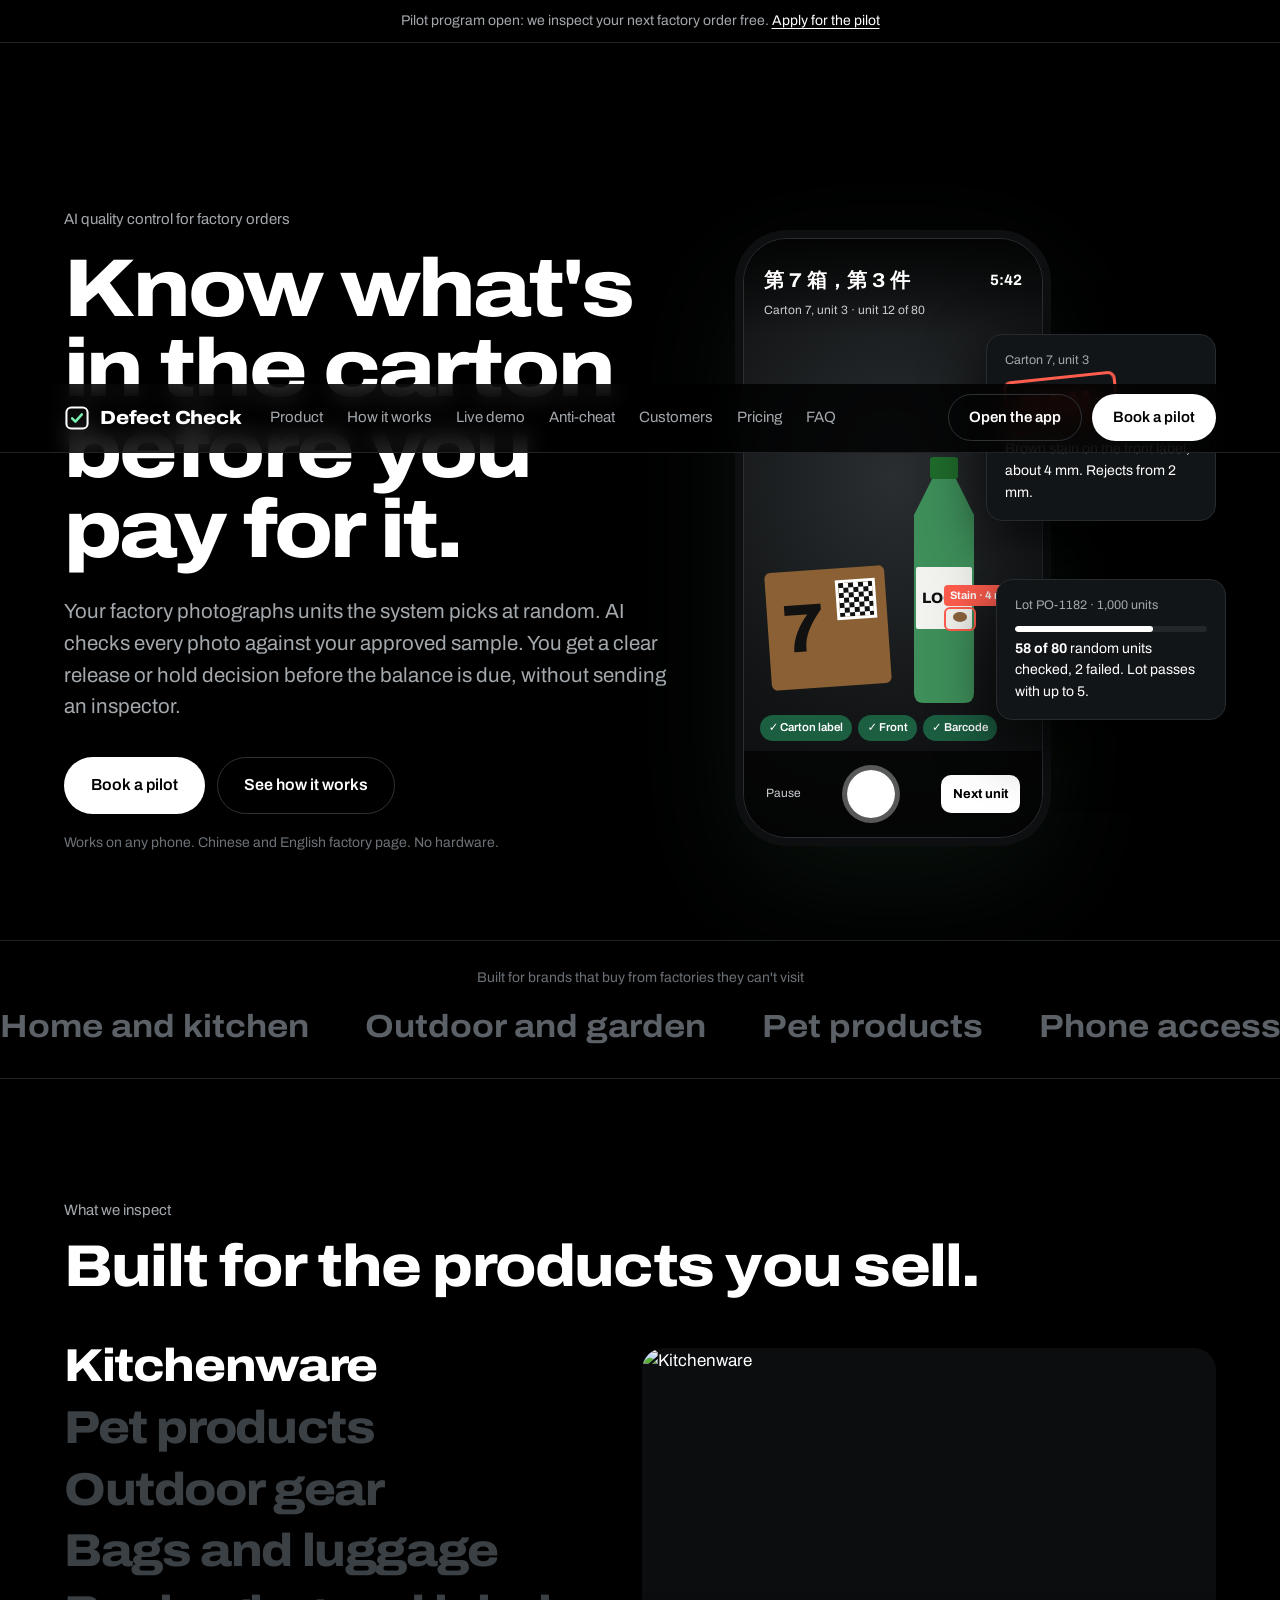
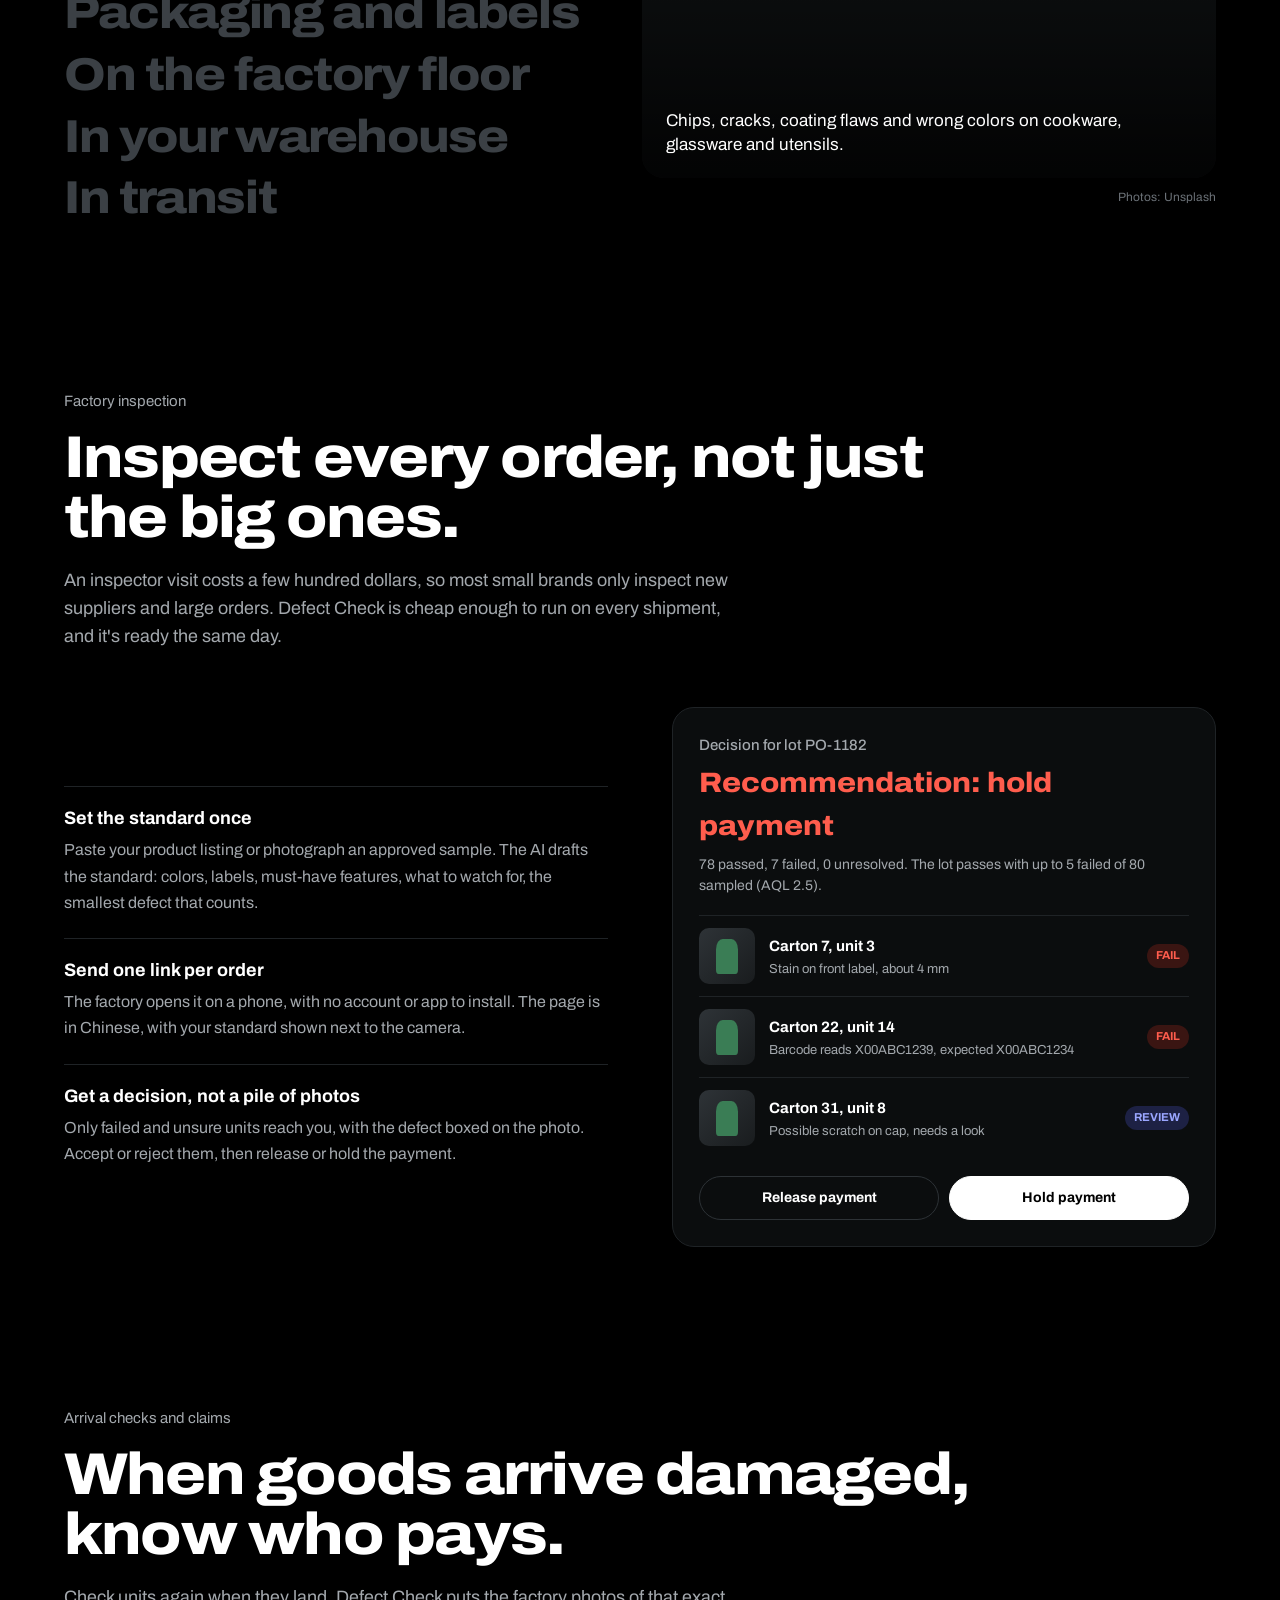
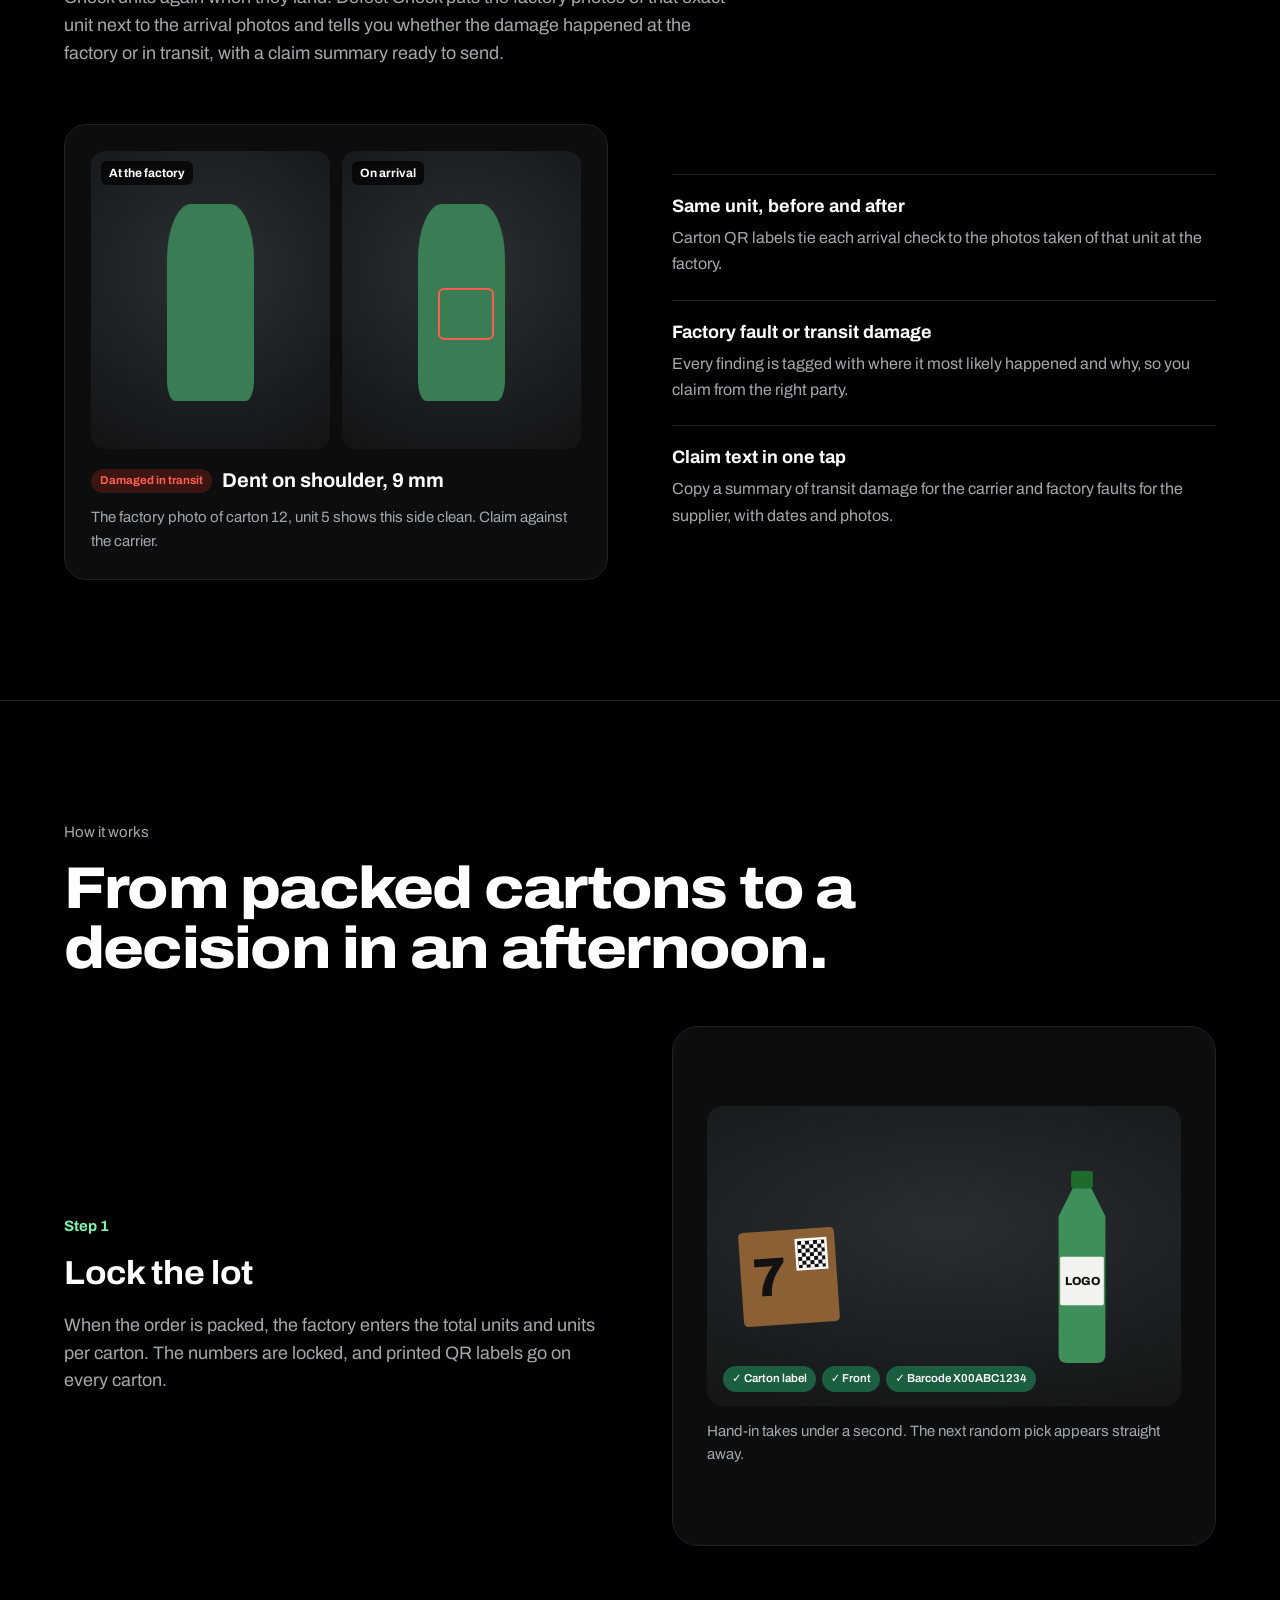
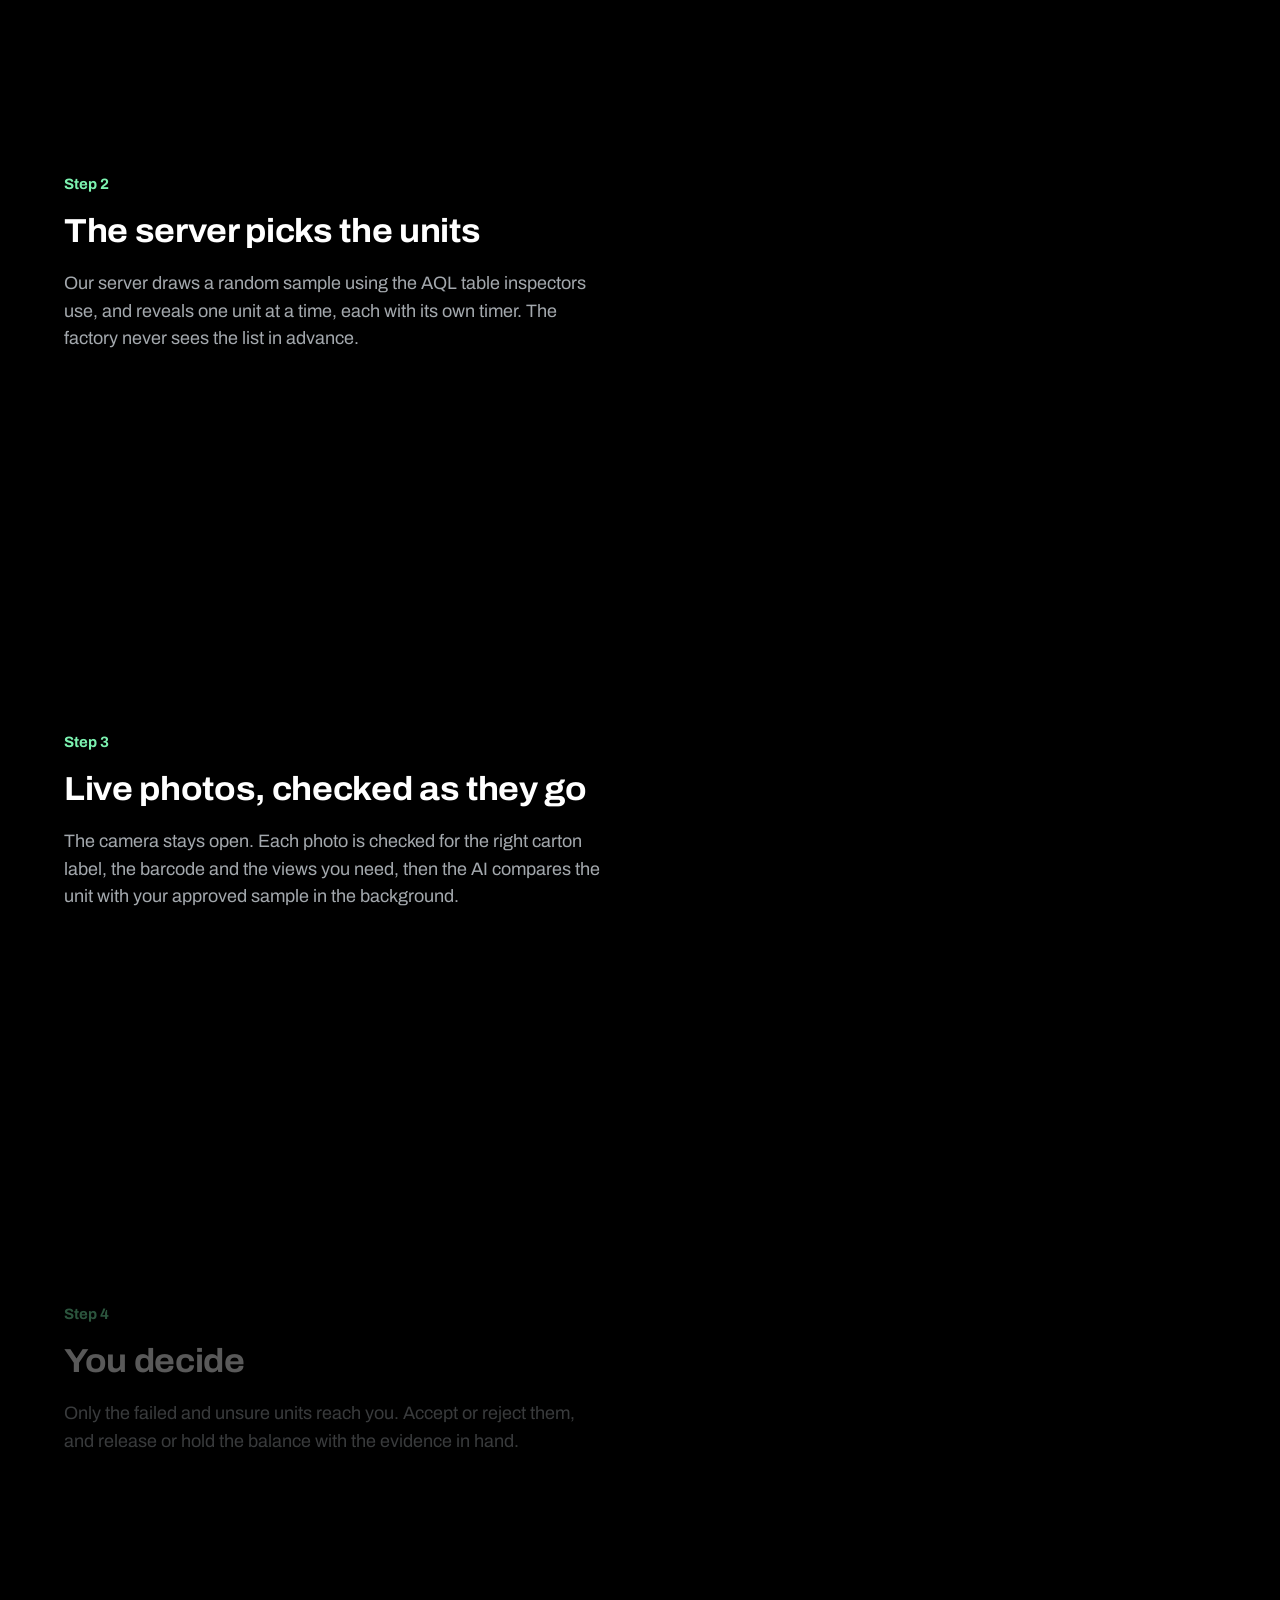
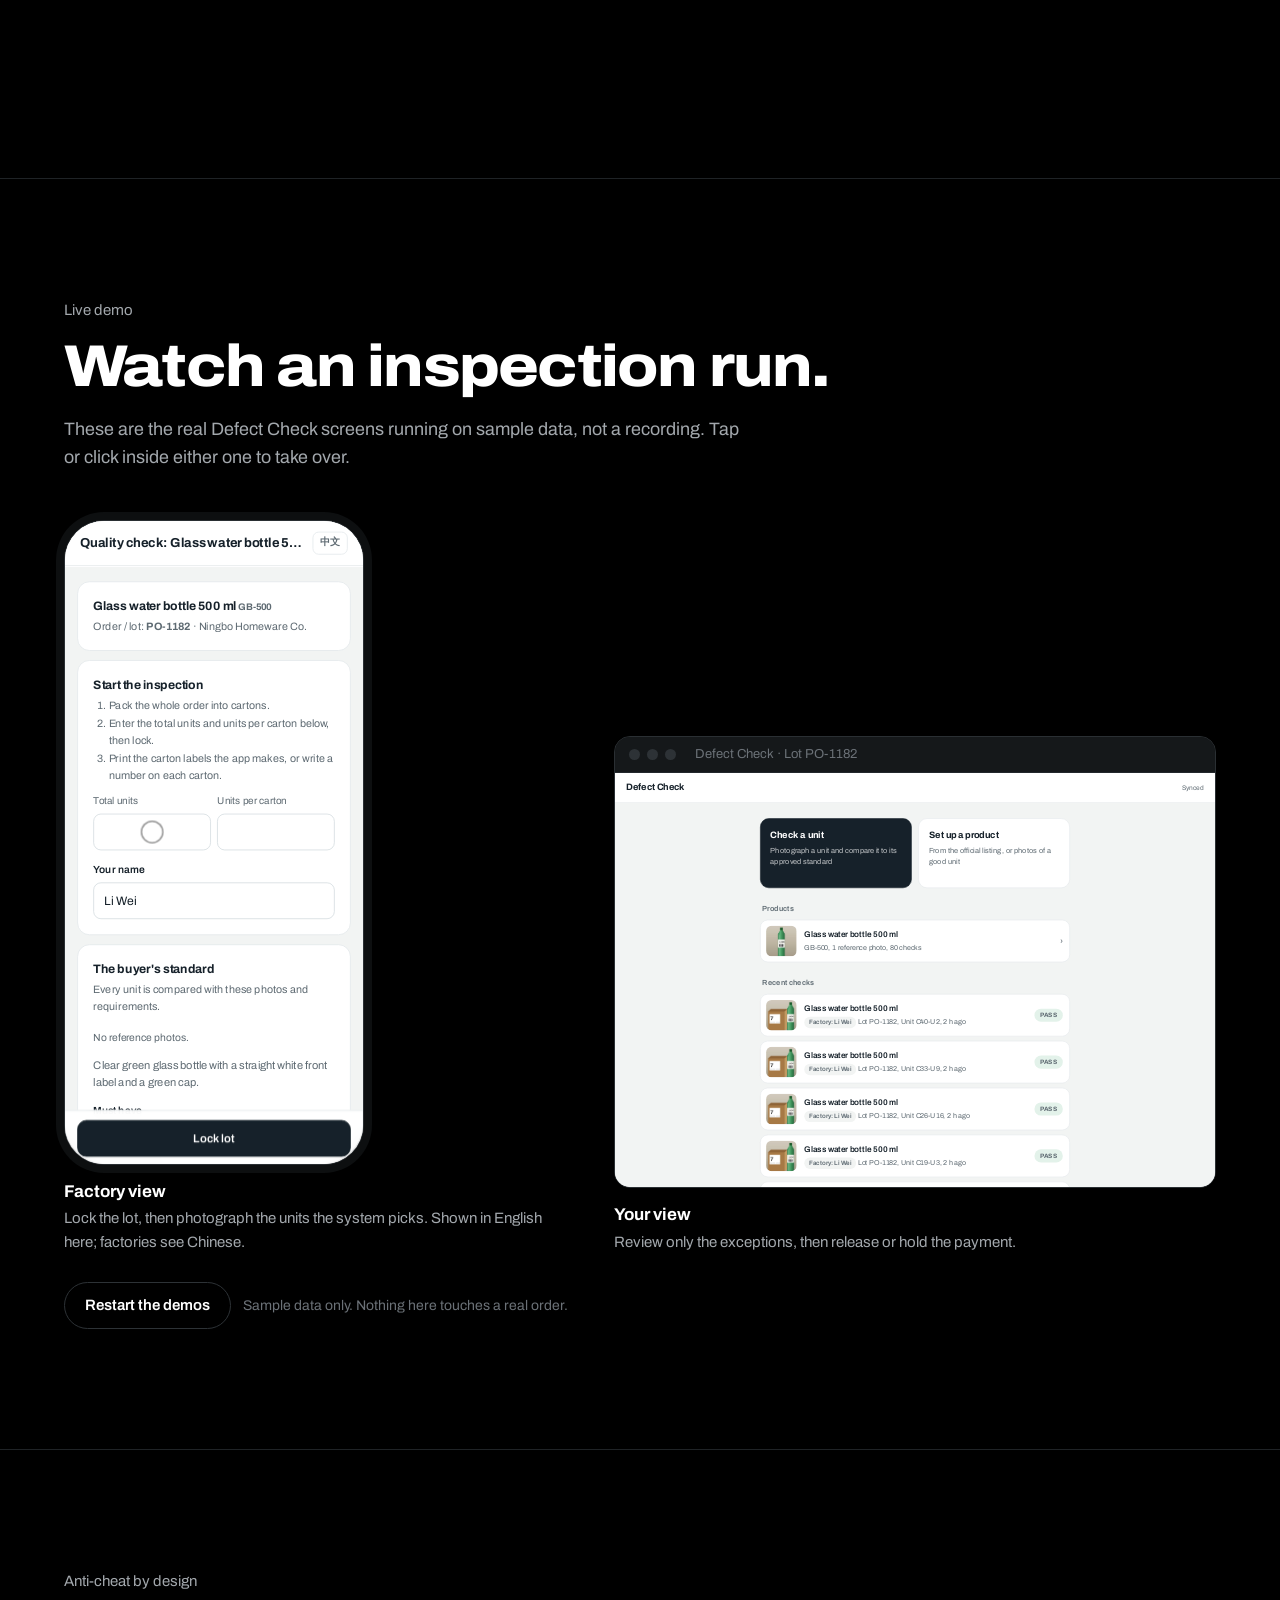
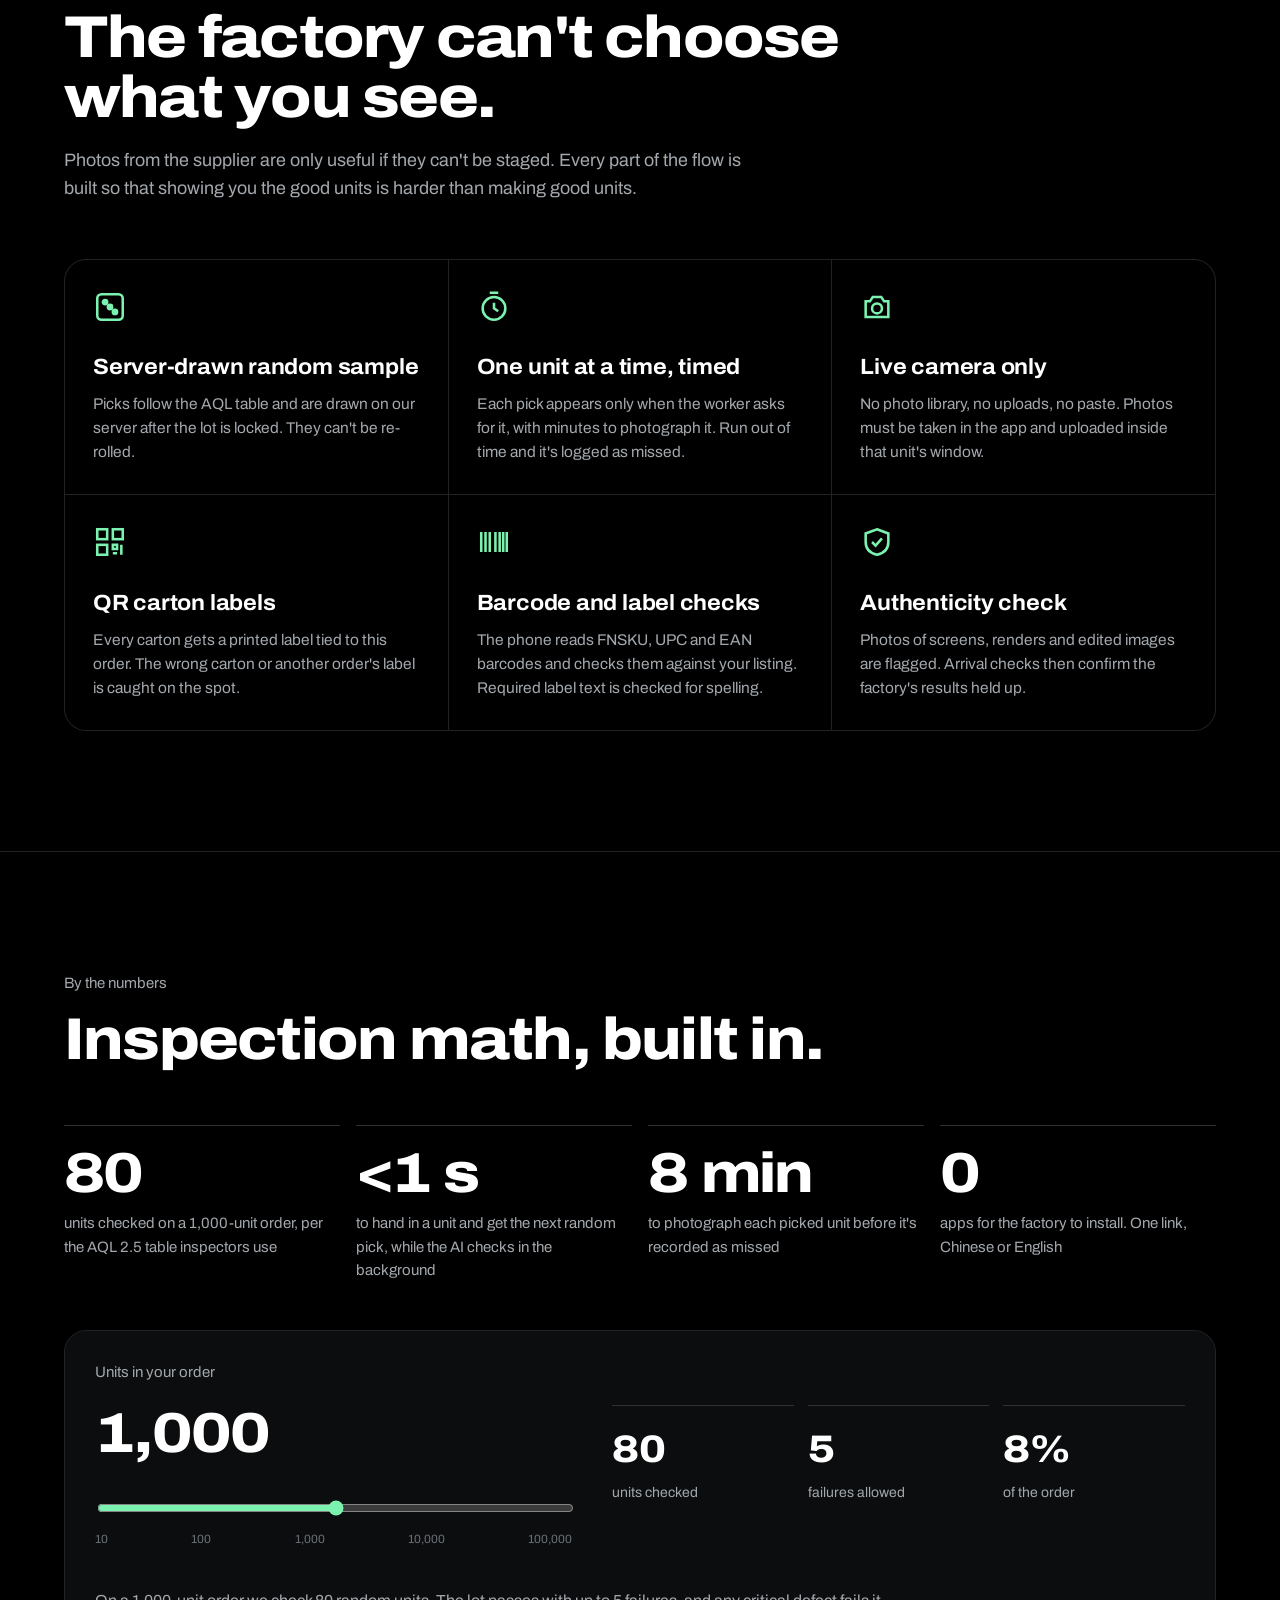
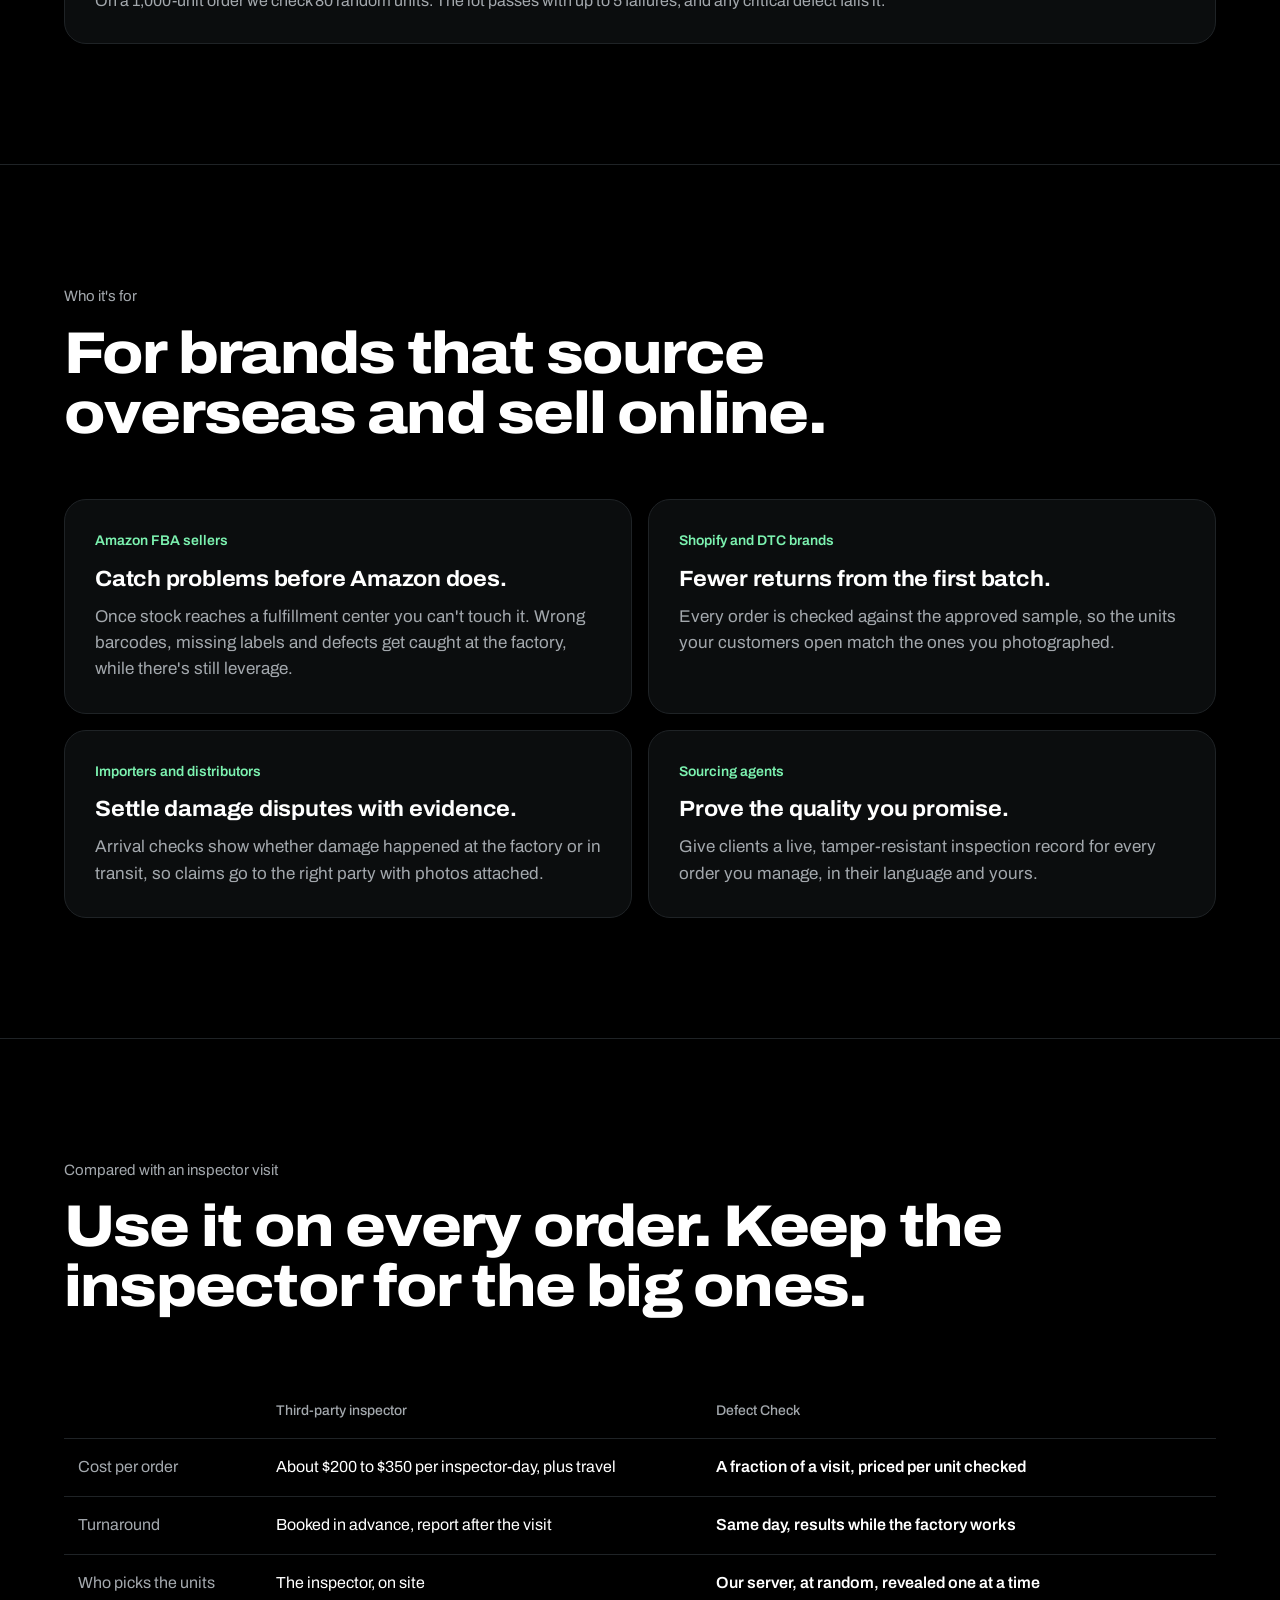
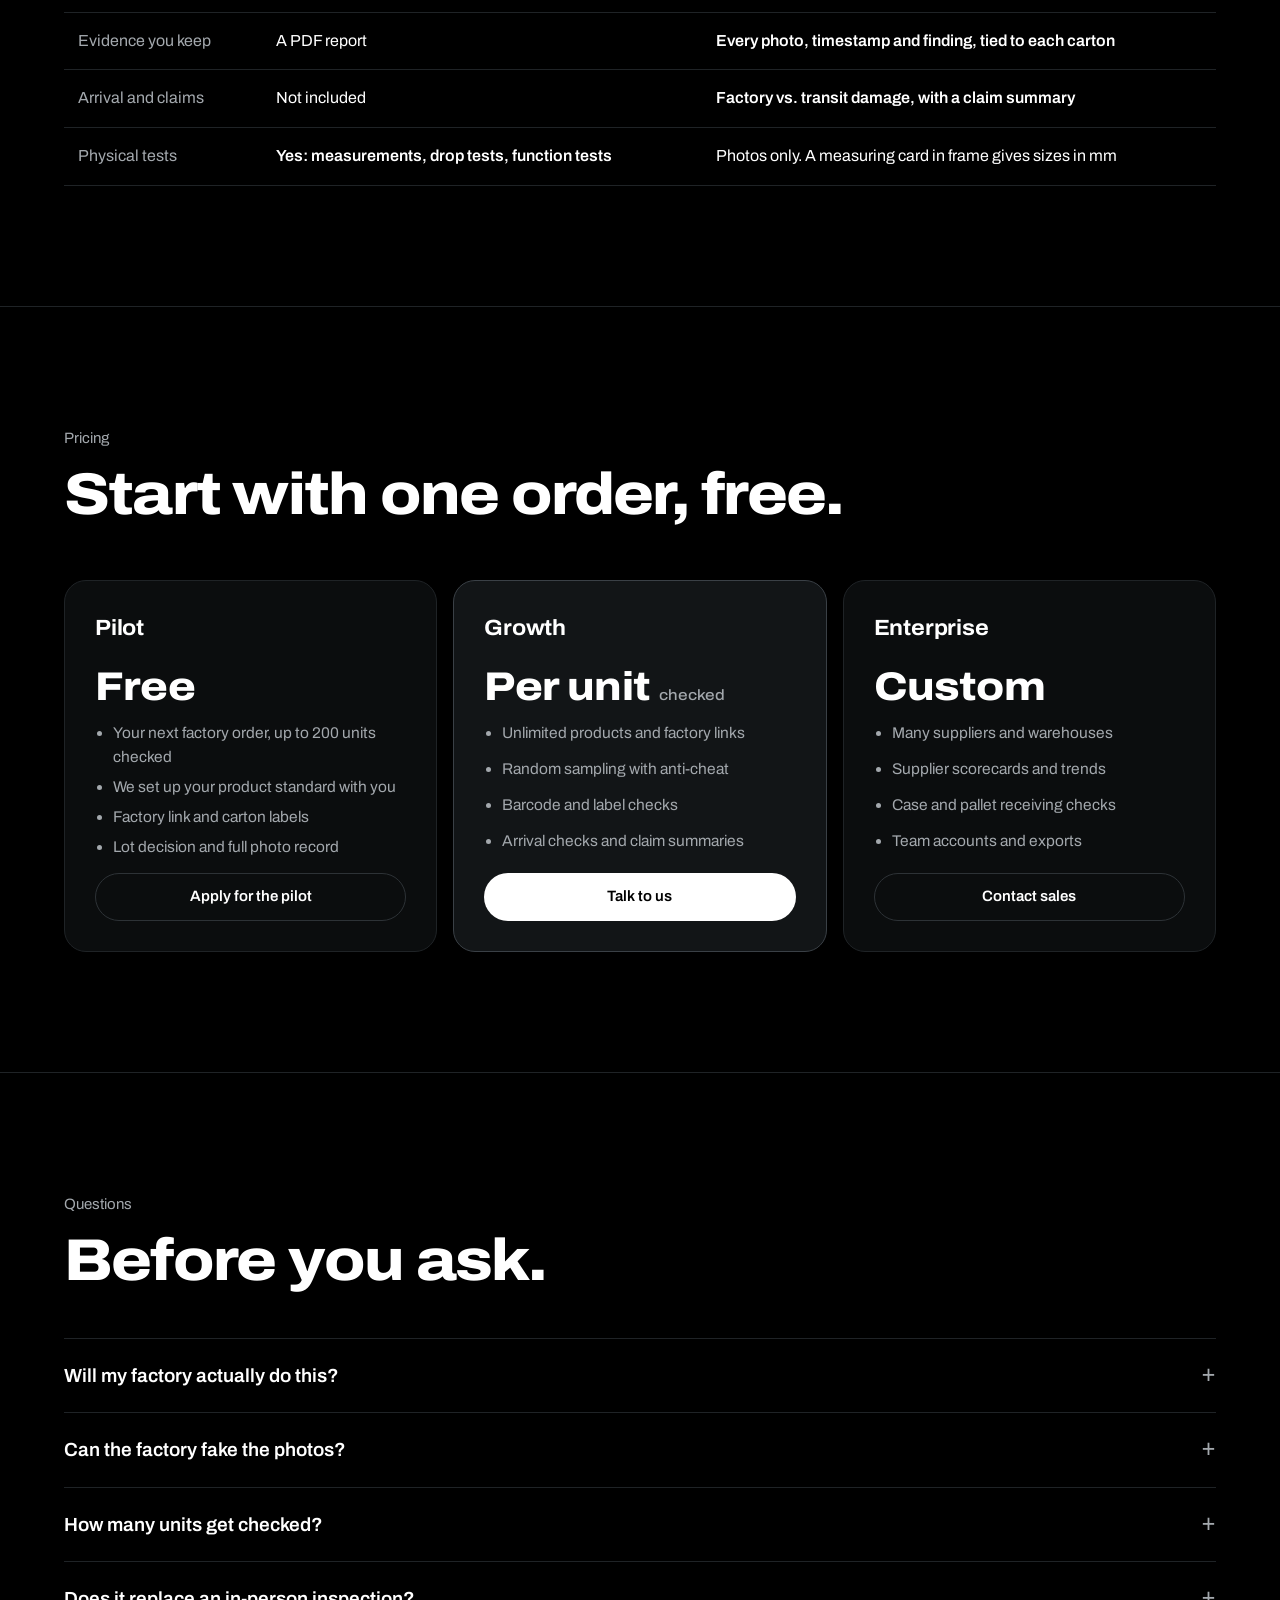
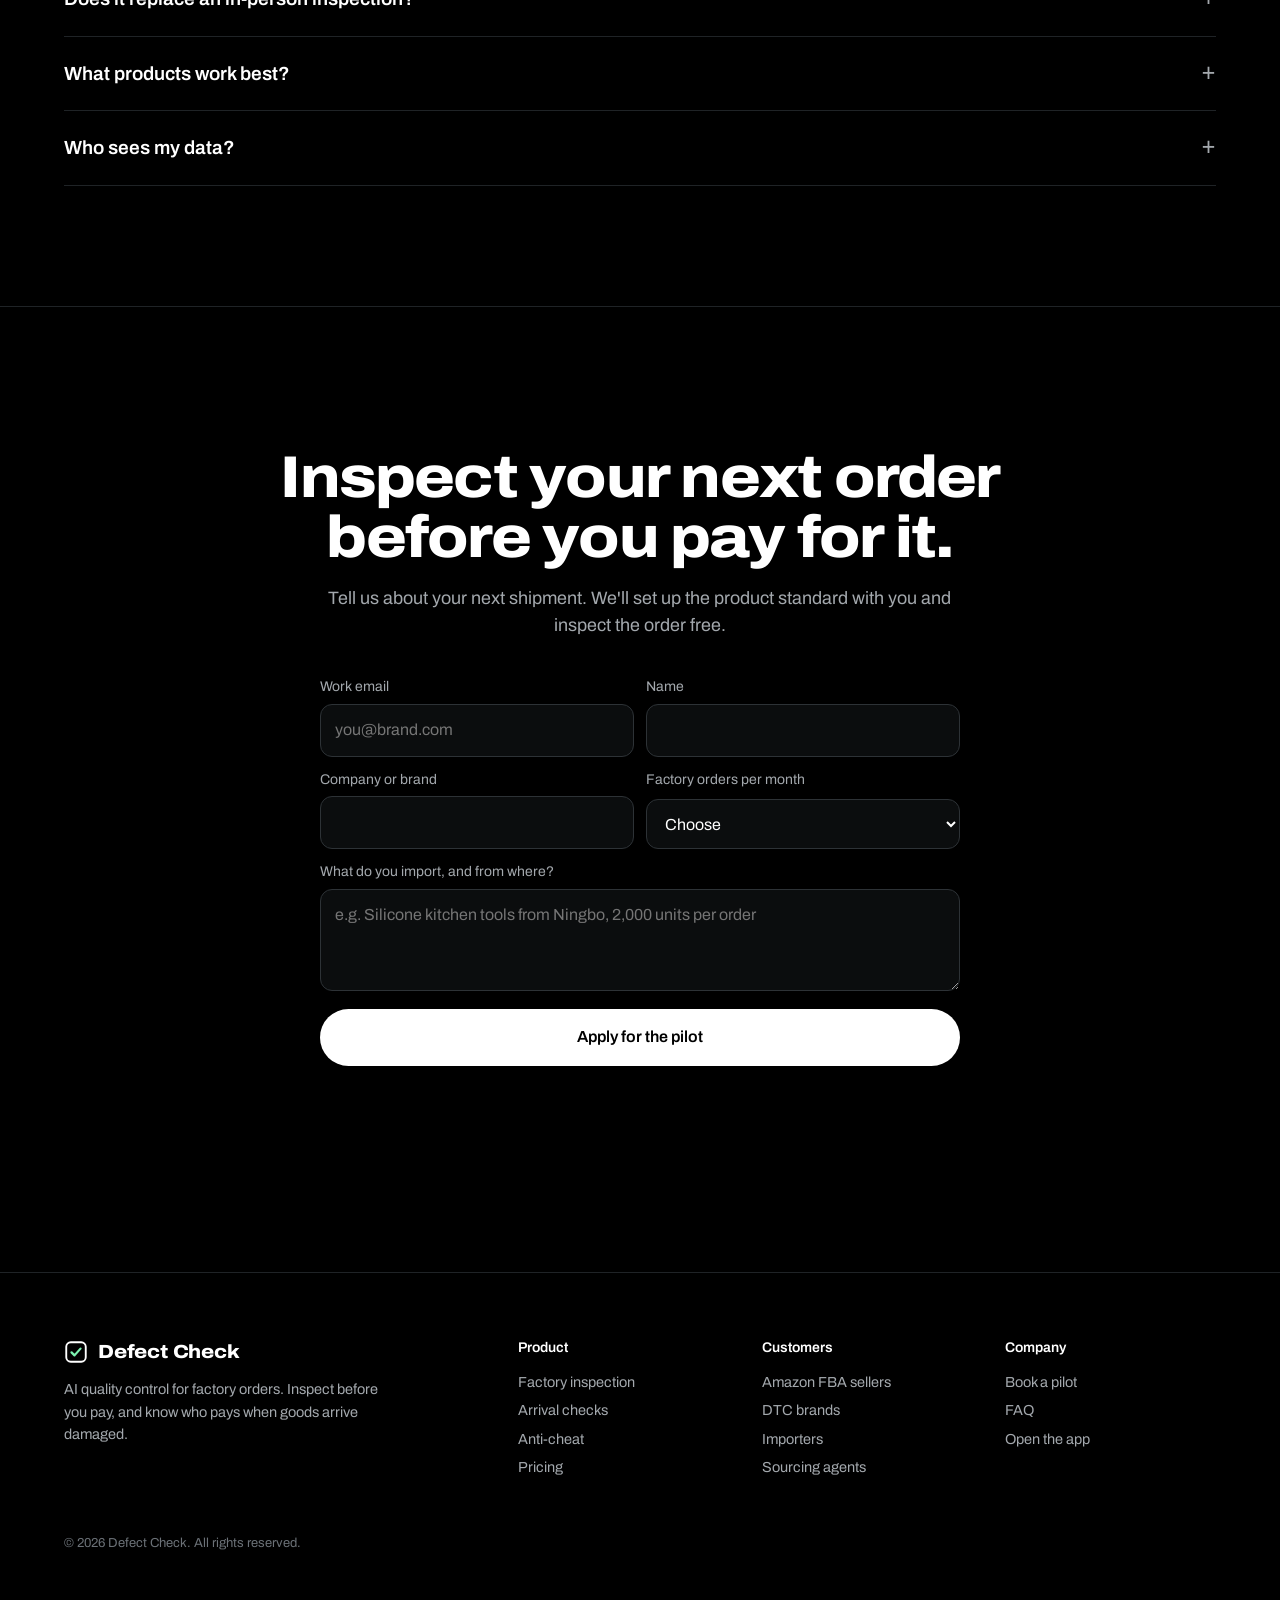
==== commit cdee32d7: "Site: industry photos, scroll story, live demos, sample-size calculator Added new sections for indus" ====
--- a/web/site/index.html
+++ b/web/site/index.html
@@ -32,14 +32,14 @@
 .brand{display:flex;align-items:center;gap:10px;white-space:nowrap;text-decoration:none;font-weight:800;font-stretch:112%;font-size:19px;letter-spacing:-.01em}
 .brand svg{width:26px;height:26px}
 .nav nav{display:flex;gap:24px;font-size:15px}
-.nav nav a{text-decoration:none;color:var(--muted)}.nav nav a:hover{color:var(--ink)}
+.nav nav a{text-decoration:none;color:var(--muted);white-space:nowrap}.nav nav a:hover{color:var(--ink)}
 .nav .right{margin-left:auto;display:flex;gap:10px;align-items:center}
 .btn{display:inline-flex;align-items:center;justify-content:center;gap:8px;border-radius:999px;padding:11px 20px;font:inherit;font-size:15px;font-weight:600;text-decoration:none;border:1px solid transparent;cursor:pointer;white-space:nowrap}
 .btn.light{background:var(--ink);color:#000}.btn.light:hover{background:#dfe3e6}
 .btn.ghost{border-color:#2d3236;color:var(--ink);background:transparent}.btn.ghost:hover{border-color:#5a6066}
 .btn.big{padding:15px 26px;font-size:16px}
 .menu{display:none;margin-left:auto;background:none;border:1px solid #2d3236;color:var(--ink);border-radius:10px;padding:8px 12px;font:inherit;font-size:14px}
-@media (max-width:900px){.nav nav,.nav .right .ghost{display:none}.nav .right{margin-left:auto}}
+@media (max-width:1180px){.nav nav{display:none}}@media (max-width:900px){.nav .right .ghost{display:none}.nav .right{margin-left:auto}}
 
 /* hero */
 .hero{padding:96px 0 72px;position:relative;overflow:hidden}
@@ -193,6 +193,73 @@
 .formmsg.ok{color:var(--pass)}.formmsg.err{color:var(--fail)}
 @media (max-width:560px){form.lead{grid-template-columns:1fr}}
 
+/* industries (hover or tap a word, the photo changes) */
+.indgrid{display:grid;grid-template-columns:1fr 1.1fr;gap:56px;align-items:center;margin-top:40px}
+.indlist{list-style:none;margin:0;padding:0}
+.ind{display:block;width:100%;text-align:left;background:none;border:0;padding:6px 0;font:inherit;font-size:clamp(28px,3.6vw,48px);font-weight:800;font-stretch:112%;letter-spacing:-.03em;line-height:1.08;color:#3b4045;cursor:pointer;transition:color .25s}
+.ind:hover,.ind.on{color:var(--ink)}
+.indmedia{position:relative;aspect-ratio:4/3;border-radius:22px;overflow:hidden;background:var(--card)}
+.indmedia img{position:absolute;inset:0;width:100%;height:100%;object-fit:cover;opacity:0;transform:scale(1.04);transition:opacity .6s ease,transform 1.2s ease}
+.indmedia img.on{opacity:1;transform:scale(1)}
+.indmedia:after{content:"";position:absolute;inset:0;background:linear-gradient(transparent 55%,rgba(0,0,0,.75))}
+.indcap{position:absolute;left:24px;right:24px;bottom:20px;z-index:1;margin:0;font-size:17px;line-height:1.45}
+.credit{color:var(--dim);font-size:12px;margin-top:10px;text-align:right}
+@media (max-width:900px){.indgrid{grid-template-columns:1fr;gap:28px}.indlist{display:flex;flex-wrap:wrap;gap:4px 18px}.ind{width:auto;font-size:26px}}
+
+/* scroll story */
+.story{display:grid;grid-template-columns:1fr 1fr;gap:64px;margin-top:48px}
+.sstep{min-height:62vh;display:flex;flex-direction:column;justify-content:center;opacity:.35;transition:opacity .4s}
+.sstep.on{opacity:1}
+.sstep .sn{font-size:15px;color:var(--accent);font-weight:700;margin-bottom:10px}
+.sstep h3{font-size:clamp(26px,2.6vw,36px);margin-bottom:12px}
+.sstep p{color:var(--muted);font-size:18px;margin:0;max-width:30em}
+.story-sticky{position:sticky;top:calc(110px + env(safe-area-inset-top,0px))}
+.sframe{position:relative;height:520px;border-radius:26px;background:var(--card);border:1px solid var(--line);overflow:hidden}
+.sv{position:absolute;inset:0;padding:34px;display:flex;flex-direction:column;justify-content:center;opacity:0;transform:translateY(16px);transition:opacity .45s,transform .45s}
+.sv.on{opacity:1;transform:none}
+.mini{background:#141719;border:1px solid #23282c;border-radius:16px;padding:20px}
+.mini .lbl{color:var(--muted);font-size:13px;margin-bottom:6px}
+.mini .inp{border:1px solid #2d3236;border-radius:10px;padding:12px 14px;font-size:22px;font-weight:700}
+.mini .row2{display:grid;grid-template-columns:1fr 1fr;gap:12px}
+.mini .go{margin-top:16px;background:var(--ink);color:#000;border-radius:999px;text-align:center;padding:12px;font-weight:700}
+.cgrid{display:grid;grid-template-columns:repeat(10,1fr);gap:6px;margin-top:18px}
+.cgrid i{aspect-ratio:1;border-radius:4px;background:#22272b;transition:background .3s}
+.cgrid i.hit{background:var(--accent)}
+.bigpick{font-size:clamp(34px,3.4vw,46px);font-weight:800;font-stretch:112%;letter-spacing:-.02em;line-height:1.05}
+.timer2{font-variant-numeric:tabular-nums;font-weight:700;color:var(--accent)}
+.vf2{position:relative;height:300px;border-radius:16px;overflow:hidden;background:radial-gradient(120% 80% at 50% 40%,#2a2e31,#0f1112)}
+.vf2 .chips{bottom:14px}
+.vf2 .chip{opacity:.25;transition:opacity .4s,background .4s}.vf2 .chip.ok{opacity:1}
+@media (max-width:900px){.story{grid-template-columns:1fr;gap:0}.story-stage{order:-1;position:sticky;top:calc(68px + env(safe-area-inset-top,0px));z-index:2;background:#000;padding:10px 0}.story-sticky{position:static}.sframe{height:300px}.sv{padding:18px}.sstep{min-height:52vh}.vf2{height:170px}.cgrid{gap:4px}.mini{padding:14px}.mini .inp{font-size:18px;padding:8px 10px}}
+
+/* live demos */
+.demos{display:grid;grid-template-columns:auto 1fr;gap:40px;align-items:end;margin-top:48px}
+.dfig{margin:0}
+.dfig figcaption{color:var(--muted);font-size:15px;margin-top:14px;max-width:34em}
+.dfig figcaption b{display:block;color:var(--ink);font-size:17px;margin-bottom:2px}
+.pframe{width:300px;height:649px;border-radius:40px;border:1px solid #2a2f33;box-shadow:0 0 0 8px #0d0f10;overflow:hidden;background:#111;position:relative}
+.bframe{border-radius:16px;border:1px solid #2a2f33;overflow:hidden;background:#111}
+.bbar{height:36px;display:flex;align-items:center;gap:7px;padding:0 14px;background:#15181a;border-bottom:1px solid #23282c}
+.bbar i{width:11px;height:11px;border-radius:50%;background:#2d3236}
+.bbar span{margin-left:12px;color:var(--dim);font-size:13px}
+.bview{position:relative;overflow:hidden;aspect-ratio:1100/760}
+.scaled{position:absolute;left:0;top:0;border:0;transform-origin:0 0;background:#fff}
+.demo-note{display:flex;gap:12px;align-items:center;flex-wrap:wrap;margin-top:28px;color:var(--dim);font-size:14px}
+@media (max-width:980px){.demos{grid-template-columns:1fr}.pframe{margin:0 auto}}
+
+/* sample-size calculator */
+.calc{margin-top:48px;background:var(--card);border:1px solid var(--line);border-radius:22px;padding:30px;display:grid;grid-template-columns:1fr 1.2fr;gap:40px;align-items:center}
+.calc label{display:block;color:var(--muted);font-size:15px}
+.calc .lotv{font-size:clamp(40px,4.4vw,60px);font-weight:800;font-stretch:115%;letter-spacing:-.03em;color:var(--ink);display:block;margin:6px 0 14px;font-variant-numeric:tabular-nums}
+.calc input[type=range]{width:100%;accent-color:var(--accent);height:28px}
+.calc .ticks{display:flex;justify-content:space-between;color:var(--dim);font-size:12px}
+.calc .out{display:grid;grid-template-columns:repeat(3,1fr);gap:14px}
+.calc .out div{border-top:1px solid #2d3236;padding-top:14px}
+.calc .out b{display:block;font-size:clamp(30px,3vw,42px);font-weight:800;font-stretch:112%;font-variant-numeric:tabular-nums}
+.calc .out span{color:var(--muted);font-size:14px}
+.calc .say{grid-column:1/-1;margin:0;color:var(--muted);font-size:16px}
+@media (max-width:800px){.calc{grid-template-columns:1fr;gap:24px;padding:22px}}
+
 footer{border-top:1px solid var(--line);padding:64px 0 48px;color:var(--muted);font-size:14.5px}
 footer .cols{display:grid;grid-template-columns:2fr 1fr 1fr 1fr;gap:32px}
 footer h5{color:var(--ink);font-size:14px;margin:0 0 12px;font-weight:600}
@@ -206,7 +273,7 @@
 <header class="nav">
   <div class="wrap">
     <a class="brand" href="#top" aria-label="Defect Check home"><svg viewBox="0 0 32 32" aria-hidden="true"><rect x="3" y="3" width="26" height="26" rx="6" fill="none" stroke="#fff" stroke-width="2.5"/><path d="M10 16.5l4 4 8-9" fill="none" stroke="#7cf2b0" stroke-width="3" stroke-linecap="round" stroke-linejoin="round"/></svg>Defect Check</a>
-    <nav aria-label="Main"><a href="#factory">Product</a><a href="#how">How it works</a><a href="#trust">Anti-cheat</a><a href="#customers">Customers</a><a href="#pricing">Pricing</a><a href="#faq">FAQ</a></nav>
+    <nav aria-label="Main"><a href="#factory">Product</a><a href="#how">How it works</a><a href="#demo">Live demo</a><a href="#trust">Anti-cheat</a><a href="#customers">Customers</a><a href="#pricing">Pricing</a><a href="#faq">FAQ</a></nav>
     <div class="right"><a class="btn ghost" href="../">Open the app</a><a class="btn light" href="#pilot">Book a pilot</a></div>
   </div>
 </header>
@@ -246,6 +313,17 @@
     <span>Home and kitchen</span><span>Outdoor and garden</span><span>Pet products</span><span>Phone accessories</span><span>Bags and luggage</span><span>Packaging and labels</span><span>Toys</span><span>Beauty packaging</span><span>Apparel</span><span>Small electronics</span>
   </div>
 </div>
+
+<section id="industries" style="padding-bottom:40px">
+  <div class="wrap">
+    <p class="label">What we inspect</p>
+    <h2>Built for the products you sell.</h2>
+    <div class="indgrid">
+      <ul class="indlist" aria-label="Product categories"><li><button class="ind on" data-i="0" aria-pressed="true">Kitchenware</button></li><li><button class="ind" data-i="1" aria-pressed="false">Pet products</button></li><li><button class="ind" data-i="2" aria-pressed="false">Outdoor gear</button></li><li><button class="ind" data-i="3" aria-pressed="false">Bags and luggage</button></li><li><button class="ind" data-i="4" aria-pressed="false">Packaging and labels</button></li><li><button class="ind" data-i="5" aria-pressed="false">On the factory floor</button></li><li><button class="ind" data-i="6" aria-pressed="false">In your warehouse</button></li><li><button class="ind" data-i="7" aria-pressed="false">In transit</button></li></ul>
+      <div><div class="indmedia" id="indMedia"><img class="on" data-i="0" src="https://images.unsplash.com/photo-1556910096-6f5e72db6803?w=1400&q=70&auto=format&fit=crop" alt="Kitchenware" loading="eager" decoding="async"><img class="" data-i="1" src="https://images.unsplash.com/photo-1591946614720-90a587da4a36?w=1400&q=70&auto=format&fit=crop" alt="Pet products" loading="lazy" decoding="async"><img class="" data-i="2" src="https://images.unsplash.com/photo-1504280390367-361c6d9f38f4?w=1400&q=70&auto=format&fit=crop" alt="Outdoor gear" loading="lazy" decoding="async"><img class="" data-i="3" src="https://images.unsplash.com/photo-1553062407-98eeb64c6a62?w=1400&q=70&auto=format&fit=crop" alt="Bags and luggage" loading="lazy" decoding="async"><img class="" data-i="4" src="https://images.unsplash.com/photo-1656543802898-41c8c46683a7?w=1400&q=70&auto=format&fit=crop" alt="Packaging and labels" loading="lazy" decoding="async"><img class="" data-i="5" src="https://images.unsplash.com/photo-1700727448686-b314cb5f9948?w=1400&q=70&auto=format&fit=crop" alt="On the factory floor" loading="lazy" decoding="async"><img class="" data-i="6" src="https://images.unsplash.com/photo-1587293852726-70cdb56c2866?w=1400&q=70&auto=format&fit=crop" alt="In your warehouse" loading="lazy" decoding="async"><img class="" data-i="7" src="https://images.unsplash.com/photo-1670121180530-cfcba4438038?w=1400&q=70&auto=format&fit=crop" alt="In transit" loading="lazy" decoding="async"><p class="indcap" id="indCap" aria-live="polite">Chips, cracks, coating flaws and wrong colors on cookware, glassware and utensils.</p></div><p class="credit">Photos: Unsplash</p></div>
+    </div>
+  </div>
+</section>
 
 <section id="factory">
   <div class="wrap">
@@ -295,12 +373,33 @@
   <div class="wrap">
     <p class="label">How it works</p>
     <h2>From packed cartons to a decision in an afternoon.</h2>
-    <div class="steps">
-      <div class="step"><h3>Lock the lot</h3><p>The factory enters total units and units per carton. The numbers are locked, and printed QR labels go on every carton.</p></div>
-      <div class="step"><h3>Random picks</h3><p>The server picks which units to check using the AQL standard and reveals them one at a time, each with a short timer.</p></div>
-      <div class="step"><h3>Live photos</h3><p>The camera stays open. Workers photograph each picked unit, its barcode and its carton label, then tap Next unit.</p></div>
-      <div class="step"><h3>Your call</h3><p>AI checks run in the background. You review the exceptions and release or hold the balance.</p></div>
-    </div>
+    <div class="story">
+      <div class="story-steps">
+        <article class="sstep on" data-s="0"><span class="sn">Step 1</span><h3>Lock the lot</h3><p>When the order is packed, the factory enters the total units and units per carton. The numbers are locked, and printed QR labels go on every carton.</p></article>
+        <article class="sstep" data-s="1"><span class="sn">Step 2</span><h3>The server picks the units</h3><p>Our server draws a random sample using the AQL table inspectors use, and reveals one unit at a time, each with its own timer. The factory never sees the list in advance.</p></article>
+        <article class="sstep" data-s="2"><span class="sn">Step 3</span><h3>Live photos, checked as they go</h3><p>The camera stays open. Each photo is checked for the right carton label, the barcode and the views you need, then the AI compares the unit with your approved sample in the background.</p></article>
+        <article class="sstep" data-s="3"><span class="sn">Step 4</span><h3>You decide</h3><p>Only the failed and unsure units reach you. Accept or reject them, and release or hold the balance with the evidence in hand.</p></article>
+      </div>
+      <div class="story-stage" aria-hidden="true"><div class="story-sticky"><div class="sframe">
+        <div class="sv on" data-v="0"><div class="mini"><div class="lbl">Order PO-1182 · Glass water bottle 500 ml</div><div class="row2"><div><div class="lbl">Total units</div><div class="inp">1,000</div></div><div><div class="lbl">Units per carton</div><div class="inp">20</div></div></div><div class="lbl" style="margin-top:12px">50 cartons. The numbers can't be changed after locking.</div><div class="go">Lock lot</div></div></div>
+        <div class="sv" data-v="1"><div class="lbl" style="color:var(--muted);font-size:14px">Unit 12 of 80 · picked at random</div><div class="bigpick" id="sPick">Carton 7, unit 3</div><div style="margin-top:8px;color:var(--muted)">Time left <span class="timer2" id="sTimer">7:42</span></div><div class="cgrid" id="sGrid"></div></div>
+        <div class="sv" data-v="2"><div class="vf2"><div class="carton" style="left:22px;bottom:70px;transform:rotate(-4deg) scale(.8)"><div class="qr"></div></div><svg class="bottle" viewBox="0 0 100 250" style="left:auto;right:60px;bottom:40px;width:78px"><rect x="36" y="0" width="28" height="22" rx="3" fill="#1f6b2c"/><path d="M38 22h24l18 36v178q0 10-10 10H30q-10 0-10-10V58z" fill="#3e8f5a"/><rect x="22" y="110" width="56" height="62" rx="2" fill="#f2f2ee"/><text x="50" y="146" text-anchor="middle" font-family="Archivo,Arial" font-weight="800" font-size="15" fill="#111">LOGO</text></svg><div class="chips" id="sChips"><span class="chip">✓ Carton label</span><span class="chip">✓ Front</span><span class="chip">✓ Barcode X00ABC1234</span></div></div><div style="margin-top:14px;color:var(--muted);font-size:15px">Hand-in takes under a second. The next random pick appears straight away.</div></div>
+        <div class="sv" data-v="3"><div class="mini rep" style="padding:22px"><h4>Decision for lot PO-1182</h4><div class="rec" style="color:var(--pass)">Recommendation: release payment</div><p class="rule">79 passed, 1 failed of 80 sampled. The lot passes with up to 5 failed.</p><div class="decide"><span class="on">Release payment</span><span>Hold payment</span></div></div></div>
+      </div></div></div>
+    </div>
+  </div>
+</section>
+
+<section id="demo" style="border-top:1px solid var(--line)">
+  <div class="wrap">
+    <p class="label">Live demo</p>
+    <h2>Watch an inspection run.</h2>
+    <p class="sub">These are the real Defect Check screens running on sample data, not a recording. Tap or click inside either one to take over.</p>
+    <div class="demos">
+      <figure class="dfig"><div class="pframe" id="pf"><iframe class="scaled" data-src="../?demo=factory" width="390" height="844" title="Live demo of the factory view" loading="lazy"></iframe></div><figcaption><b>Factory view</b>Lock the lot, then photograph the units the system picks. Shown in English here; factories see Chinese.</figcaption></figure>
+      <figure class="dfig"><div class="bframe"><div class="bbar"><i></i><i></i><i></i><span>Defect Check · Lot PO-1182</span></div><div class="bview" id="bv"><iframe class="scaled" data-src="../?demo=buyer" width="1100" height="760" title="Live demo of the buyer view" loading="lazy"></iframe></div></div><figcaption><b>Your view</b>Review only the exceptions, then release or hold the payment.</figcaption></figure>
+    </div>
+    <div class="demo-note"><button class="btn ghost" id="replay" type="button">Restart the demos</button><span>Sample data only. Nothing here touches a real order.</span></div>
   </div>
 </section>
 
@@ -325,10 +424,15 @@
     <p class="label">By the numbers</p>
     <h2>Inspection math, built in.</h2>
     <div class="nums">
-      <div class="num"><b>80</b><span>units checked on a 1,000-unit order, per the AQL 2.5 table inspectors use</span></div>
+      <div class="num"><b data-count="80">80</b><span>units checked on a 1,000-unit order, per the AQL 2.5 table inspectors use</span></div>
       <div class="num"><b>&lt;1 s</b><span>to hand in a unit and get the next random pick, while the AI checks in the background</span></div>
-      <div class="num"><b>8 min</b><span>to photograph each picked unit before it's recorded as missed</span></div>
+      <div class="num"><b data-count="8" data-suffix=" min">8 min</b><span>to photograph each picked unit before it's recorded as missed</span></div>
       <div class="num"><b>0</b><span>apps for the factory to install. One link, Chinese or English</span></div>
+    </div>
+    <div class="calc" id="calc">
+      <div><label for="lot">Units in your order<span class="lotv" id="lotV">1,000</span></label><input type="range" id="lot" min="0" max="1000" step="1" value="500" aria-describedby="calcSay"><div class="ticks"><span>10</span><span>100</span><span>1,000</span><span>10,000</span><span>100,000</span></div></div>
+      <div class="out"><div><b id="cN">80</b><span>units checked</span></div><div><b id="cAc">5</b><span>failures allowed</span></div><div><b id="cPct">8%</b><span>of the order</span></div></div>
+      <p class="say" id="calcSay">On a 1,000-unit order we check 80 random units. The lot passes with up to 5 failures, and any critical defect fails it.</p>
     </div>
   </div>
 </section>
@@ -421,6 +525,57 @@
 </footer>
 
 <script src="../config.js"></script>
+<script>
+(() => {
+  const reduce = matchMedia('(prefers-reduced-motion: reduce)').matches;
+  const $ = (s, r = document) => r.querySelector(s), $$ = (s, r = document) => [...r.querySelectorAll(s)];
+  const fmt = n => n.toLocaleString('en-US');
+
+  /* industries: hover or tap a word to change the photo; auto-advances until someone interacts */
+  const CAPS = ["Chips, cracks, coating flaws and wrong colors on cookware, glassware and utensils.","Stitching, loose parts and labels on toys, bowls and accessories.","Seams, buckles and printing on tents, chairs and camping gear.","Zippers, stitching and logo placement on backpacks and travel bags.","Barcodes, required text and print errors on retail boxes and labels.","Every check starts where the goods are made, before they're packed and paid for.","Arrival checks when cartons reach your warehouse or 3PL.","Evidence of shipping damage, ready for a carrier claim."];
+  const inds = $$('.ind'), pics = $$('#indMedia img'); let indI = 0, indAuto = !reduce, indT;
+  const showInd = i => { indI = i; inds.forEach((b, k) => { b.classList.toggle('on', k === i); b.setAttribute('aria-pressed', k === i); }); pics.forEach((p, k) => p.classList.toggle('on', k === i)); $('#indCap').textContent = CAPS[i]; };
+  inds.forEach((b, i) => { b.addEventListener('mouseenter', () => { indAuto = false; showInd(i); }); b.addEventListener('click', () => { indAuto = false; showInd(i); }); b.addEventListener('focus', () => { indAuto = false; showInd(i); }); });
+  const indTick = () => { if (indAuto) showInd((indI + 1) % inds.length); };
+  new IntersectionObserver(es => es.forEach(e => { clearInterval(indT); if (e.isIntersecting && indAuto) indT = setInterval(indTick, 3800); }), { threshold: .3 }).observe($('#industries'));
+
+  /* scroll story: the panel follows the step in view */
+  const steps = $$('.sstep'), views = $$('.sv');
+  const grid = $('#sGrid'); for (let i = 0; i < 50; i++) grid.insertAdjacentHTML('beforeend', '<i></i>');
+  let storyT = null, secs = 462;
+  const setStep = i => {
+    steps.forEach((s, k) => s.classList.toggle('on', k === i)); views.forEach((v, k) => v.classList.toggle('on', k === i));
+    clearInterval(storyT);
+    if (i === 1) { const cells = $$('i', grid); const pick = () => { cells.forEach(c => c.classList.remove('hit')); const c = 1 + Math.floor(Math.random() * 50); cells[c - 1].classList.add('hit'); $('#sPick').textContent = `Carton ${c}, unit ${1 + Math.floor(Math.random() * 20)}`; }; pick();
+      if (!reduce) storyT = setInterval(() => { secs = secs > 1 ? secs - 1 : 480; $('#sTimer').textContent = `${Math.floor(secs / 60)}:${String(secs % 60).padStart(2, '0')}`; if (secs % 4 === 0) pick(); }, 1000); }
+    if (i === 2) { const chips = $$('#sChips .chip'); chips.forEach(c => c.classList.remove('ok')); chips.forEach((c, k) => setTimeout(() => c.classList.add('ok'), reduce ? 0 : 500 + k * 700)); }
+  };
+  const storyIO = new IntersectionObserver(es => es.forEach(e => { if (e.isIntersecting) setStep(+e.target.dataset.s); }), { rootMargin: '-45% 0px -45% 0px' });
+  steps.forEach(s => storyIO.observe(s));
+
+  /* live demos: load when close to the screen, scale the real app to fit its frame */
+  const frames = $$('iframe.scaled');
+  const fit = () => frames.forEach(f => { const box = f.parentElement, w = +f.getAttribute('width'), h = +f.getAttribute('height'), k = box.clientWidth / w; f.style.width = w + 'px'; f.style.height = h + 'px'; f.style.transform = `scale(${k})`; if (box.id === 'pf') box.style.height = Math.round(h * k) + 'px'; });
+  fit(); addEventListener('resize', fit);
+  const load = f => { if (!f.src) f.src = f.dataset.src + (reduce ? '&autoplay=0' : ''); };
+  new IntersectionObserver(es => es.forEach(e => { if (e.isIntersecting) frames.forEach(load); }), { rootMargin: '300px' }).observe($('#demo'));
+  $('#replay').addEventListener('click', () => frames.forEach(f => { f.src = f.dataset.src + '&r=' + Date.now(); }));
+
+  /* sample-size calculator: the same AQL table the app uses */
+  const AQL = [[50, 8, 0], [90, 13, 1], [150, 20, 1], [280, 32, 2], [500, 50, 3], [1200, 80, 5], [3200, 125, 7], [10000, 200, 10], [35000, 315, 14], [Infinity, 500, 21]];
+  const nice = v => v < 100 ? Math.round(v) : v < 1000 ? Math.round(v / 10) * 10 : v < 10000 ? Math.round(v / 100) * 100 : Math.round(v / 1000) * 1000;
+  const calc = () => {
+    const lot = nice(Math.pow(10, 1 + $('#lot').value / 250)), row = AQL.find(r => lot <= r[0]), n = Math.min(row[1], lot), ac = row[2];
+    $('#lotV').textContent = fmt(lot); $('#cN').textContent = fmt(n); $('#cAc').textContent = ac; $('#cPct').textContent = (n / lot * 100 < 1 ? (n / lot * 100).toFixed(1) : Math.round(n / lot * 100)) + '%';
+    $('#calcSay').textContent = `On a ${fmt(lot)}-unit order we check ${fmt(n)} random unit${n > 1 ? 's' : ''}. The lot passes with ${ac ? 'up to ' + ac + ' failure' + (ac > 1 ? 's' : '') : 'no failures'}, and any critical defect fails it.`;
+  };
+  $('#lot').addEventListener('input', calc); calc();
+
+  /* numbers count up once when they come into view */
+  if (!reduce) $$('[data-count]').forEach(el => { const to = +el.dataset.count, suf = el.dataset.suffix || ''; el.textContent = '0' + suf;
+    const io = new IntersectionObserver(es => { if (!es[0].isIntersecting) return; io.disconnect(); const t0 = performance.now(); const step = t => { const k = Math.min(1, (t - t0) / 1100), e = 1 - Math.pow(1 - k, 3); el.textContent = Math.round(to * e) + suf; if (k < 1) requestAnimationFrame(step); }; requestAnimationFrame(step); }, { threshold: .6 }); io.observe(el); });
+})();
+</script>
 <script>
 (() => {
   const f = document.getElementById('leadForm'), msg = document.getElementById('formMsg');
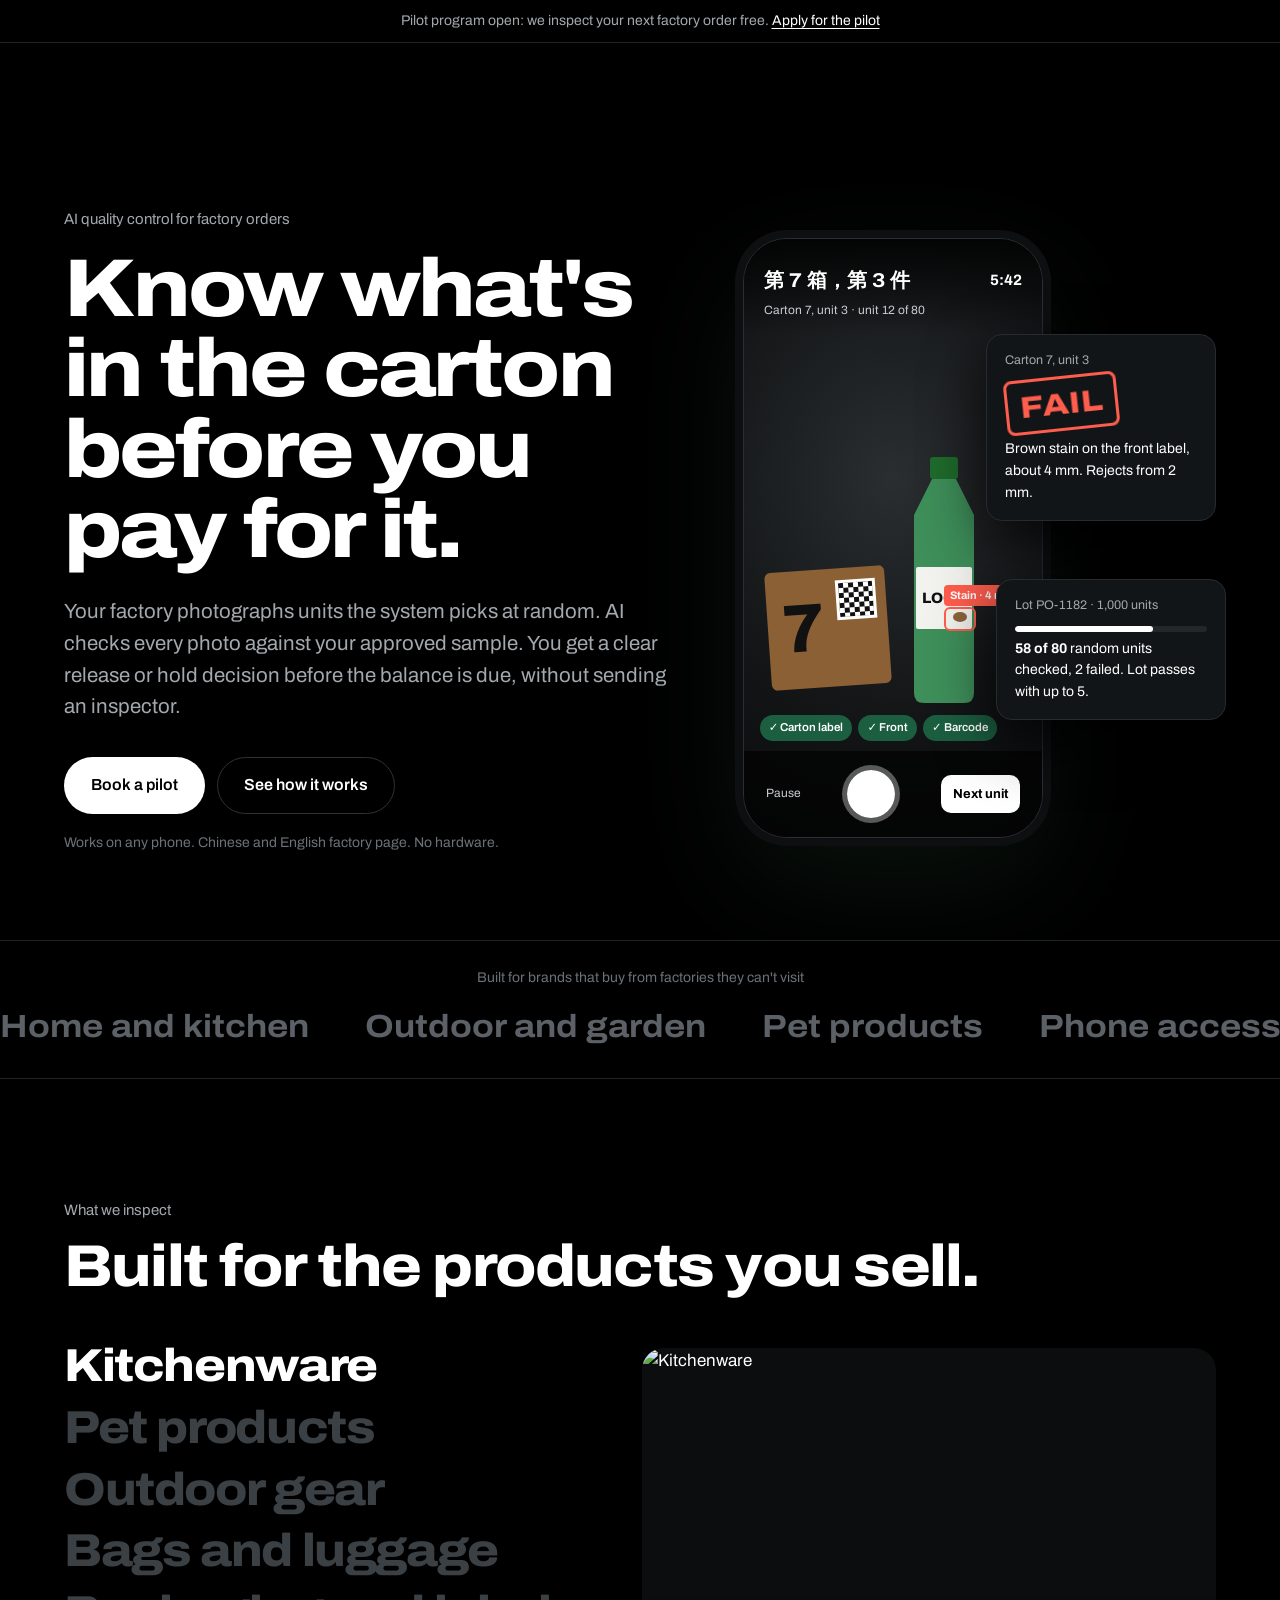
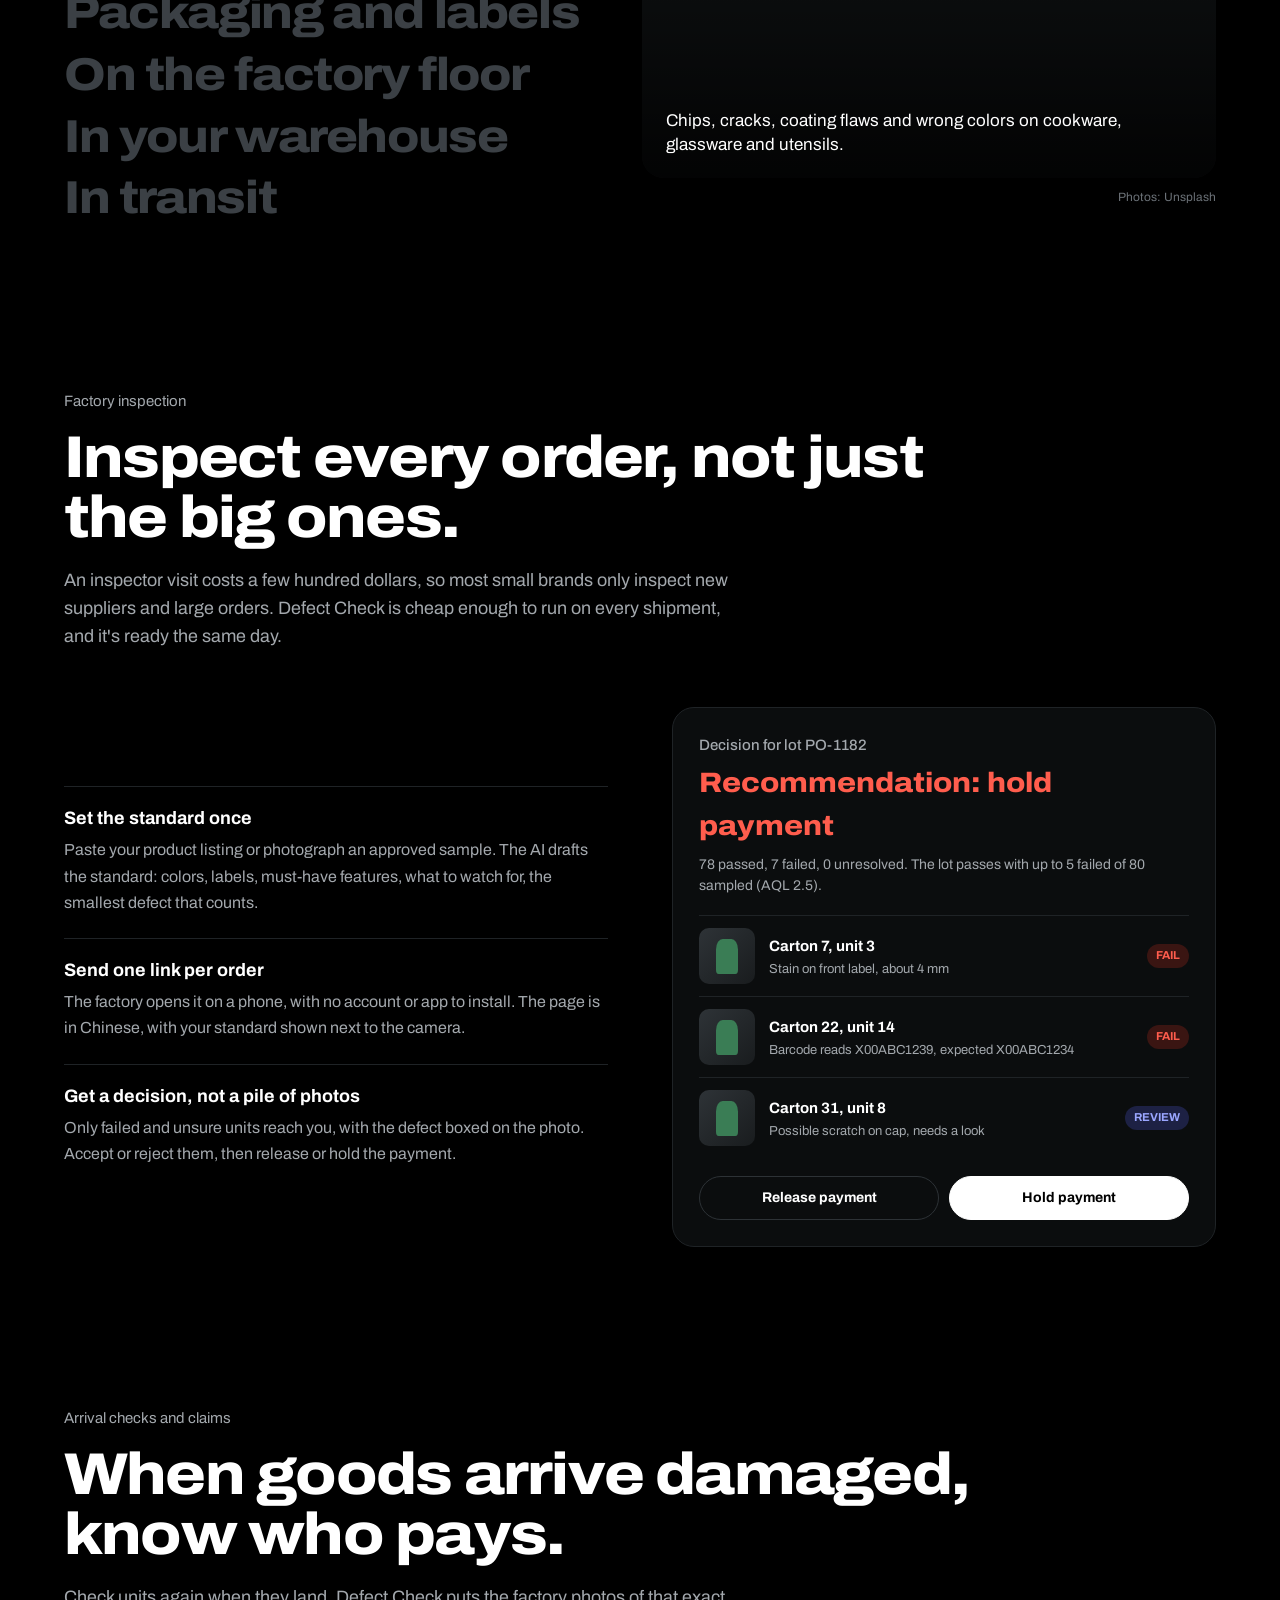
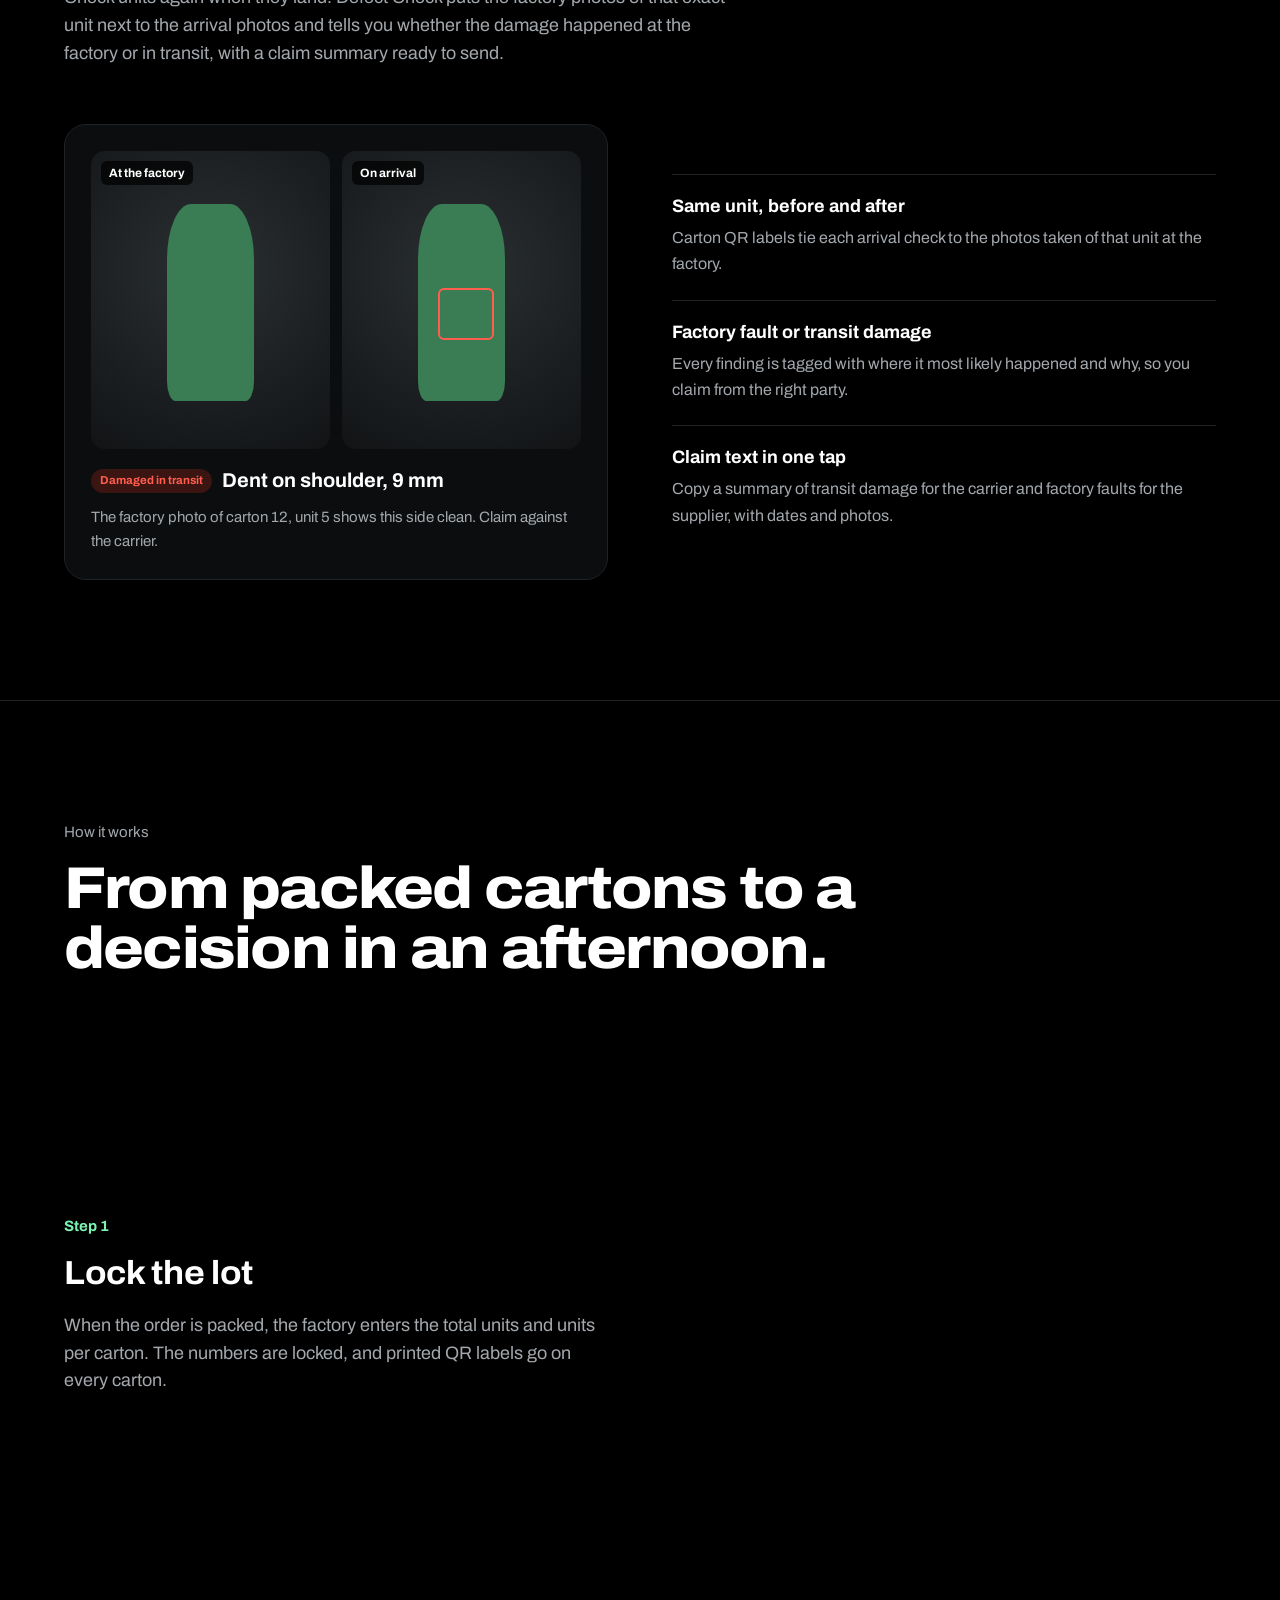
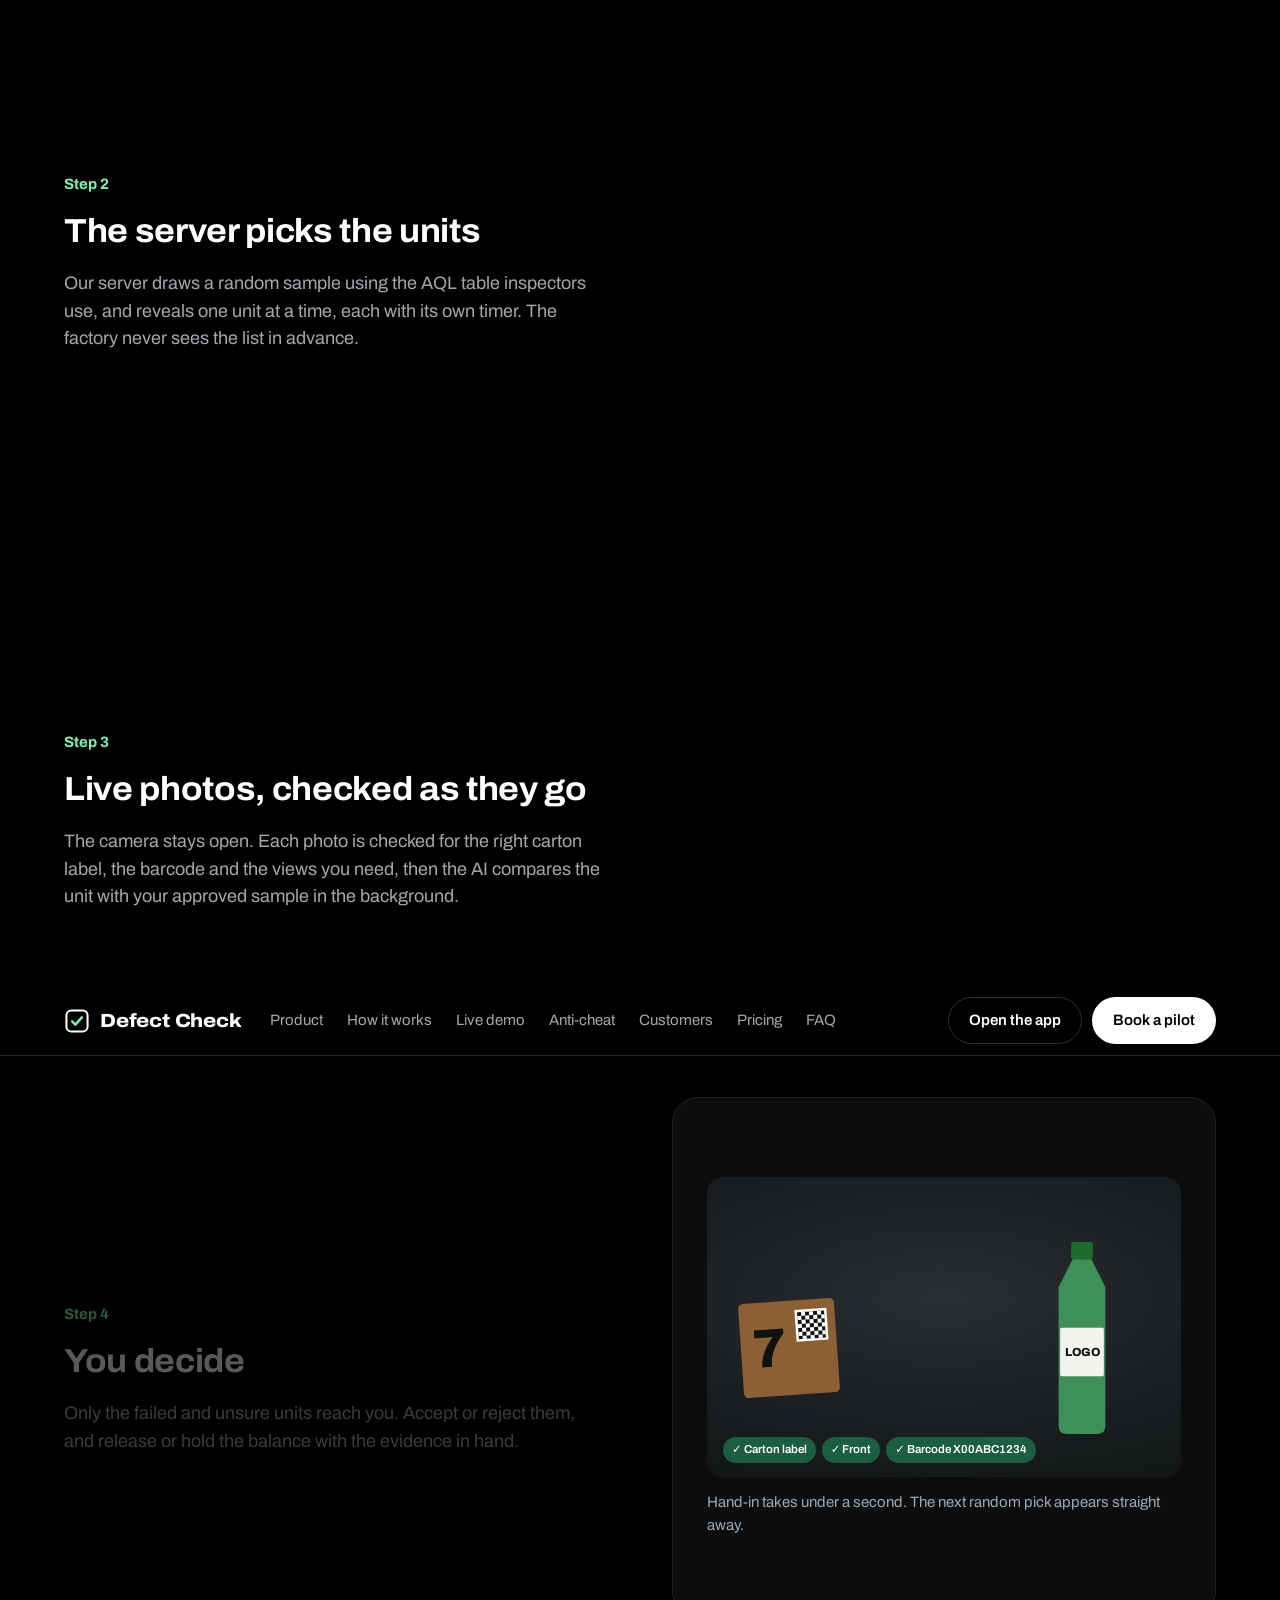
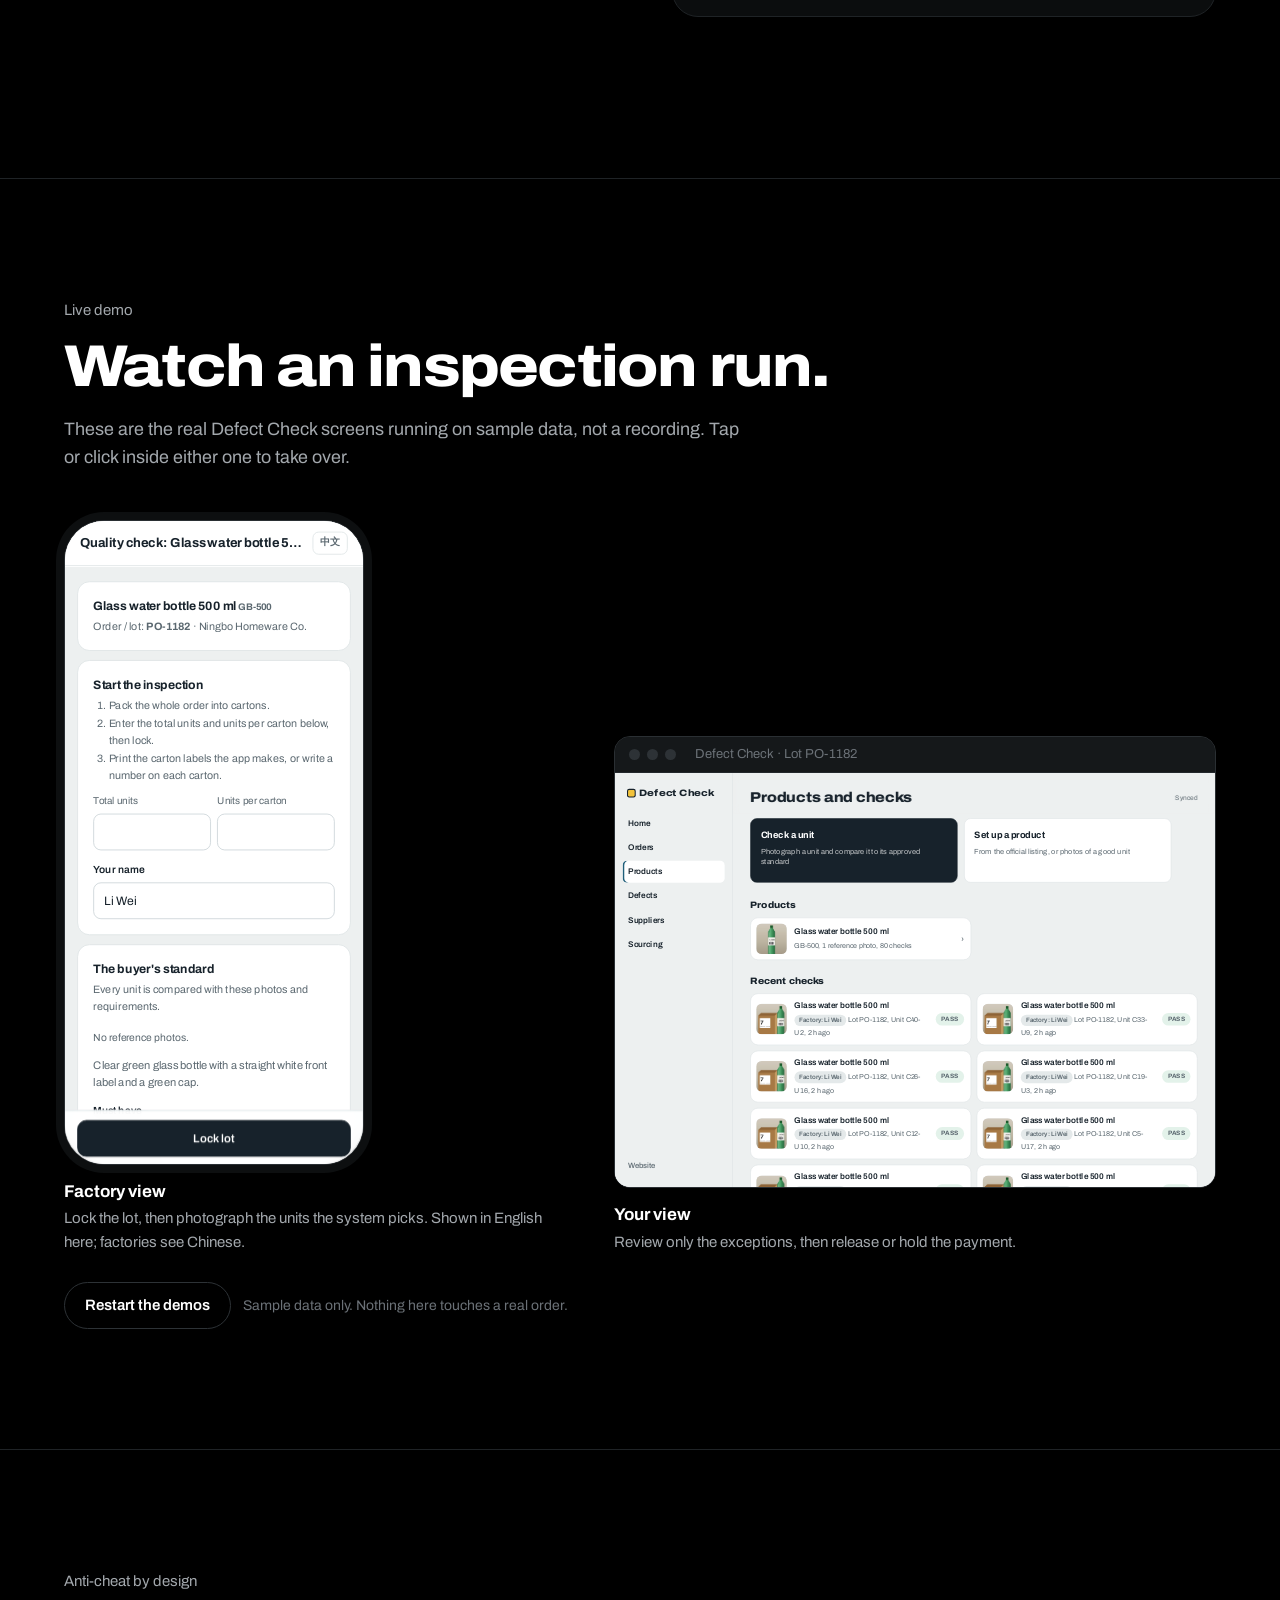
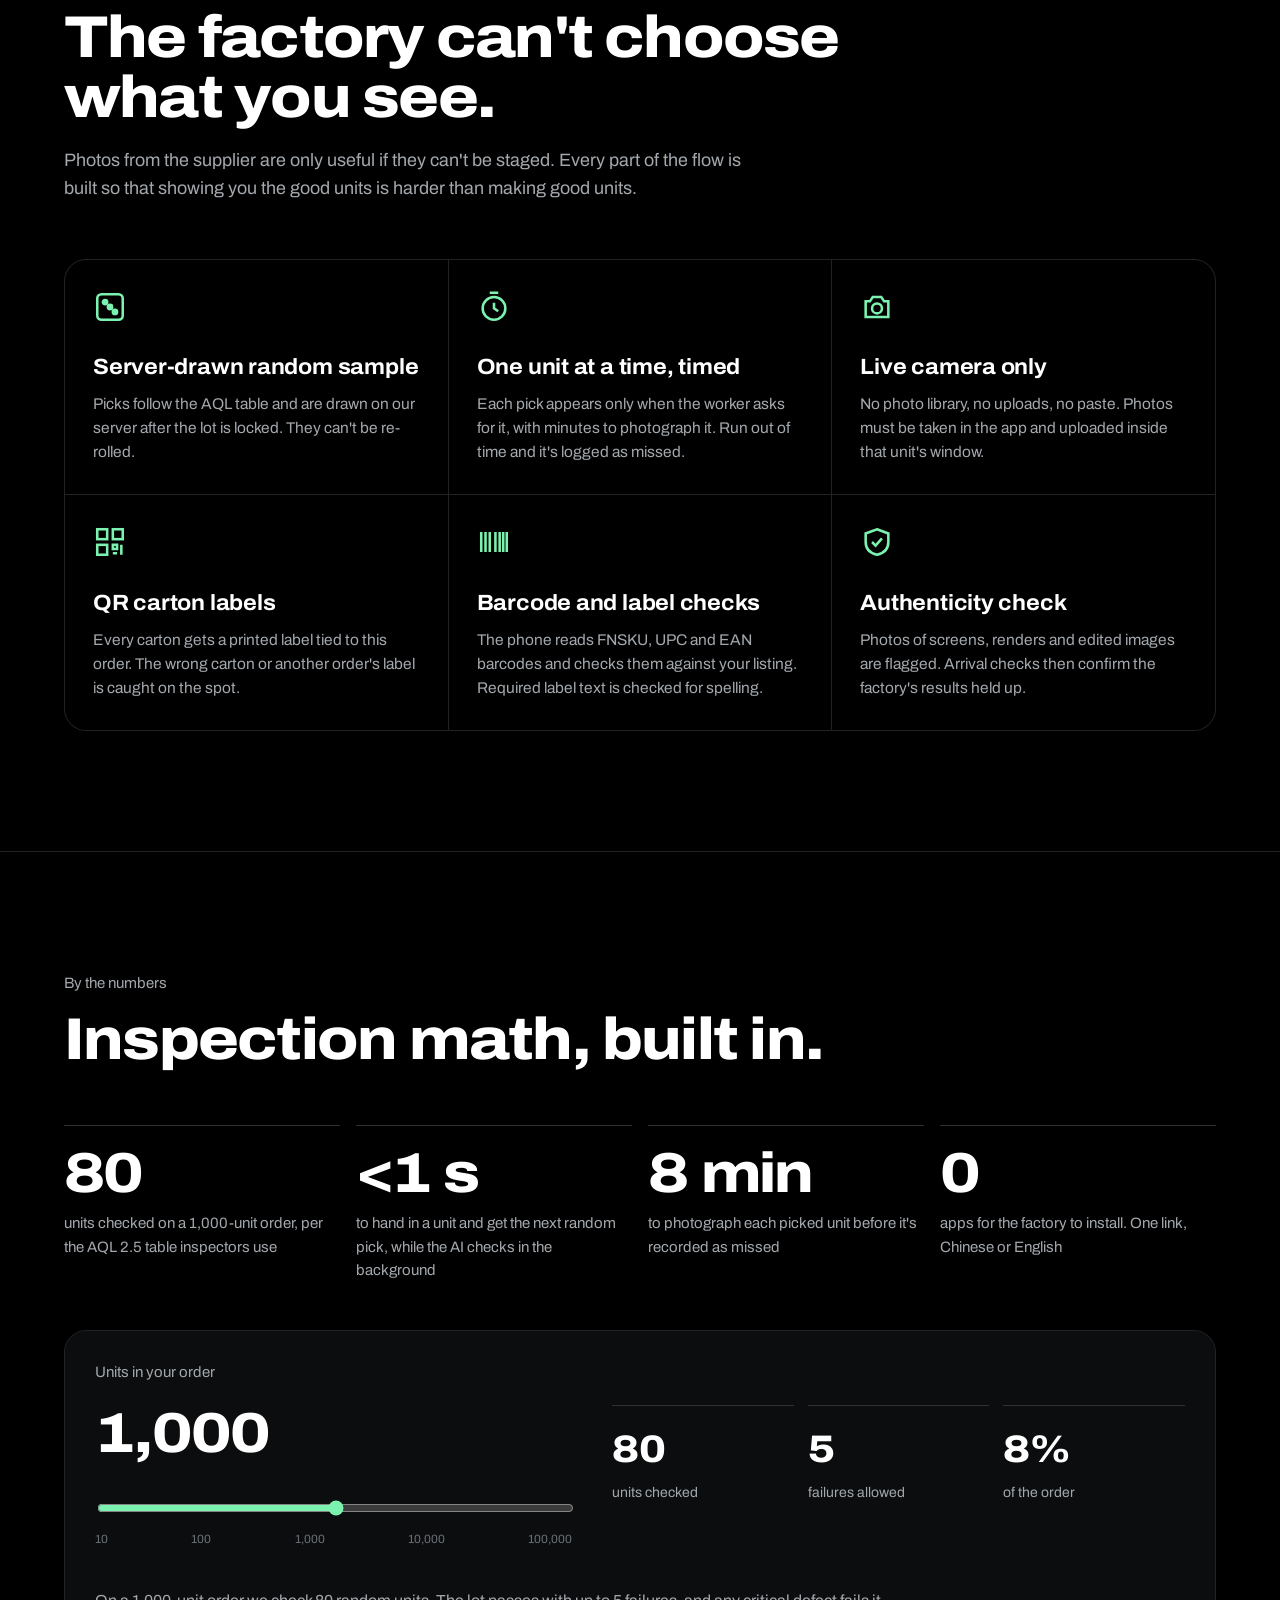
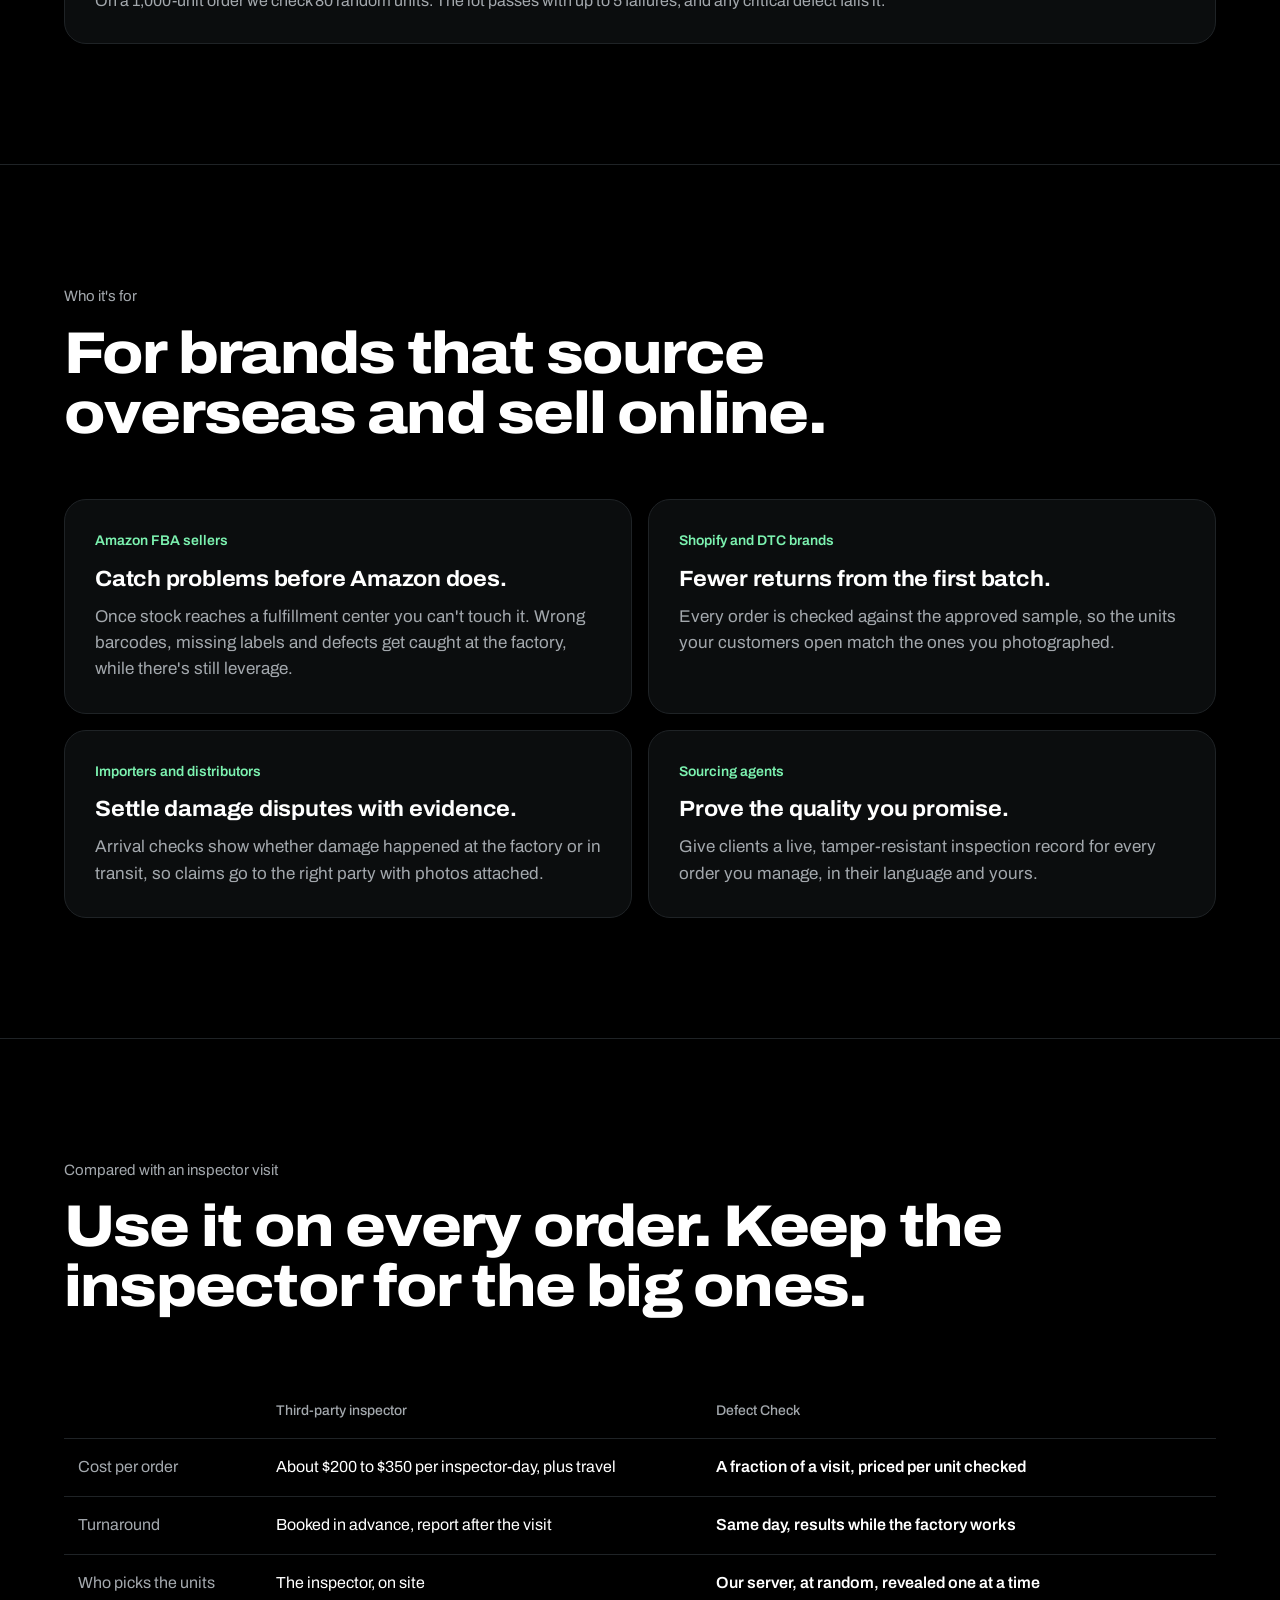
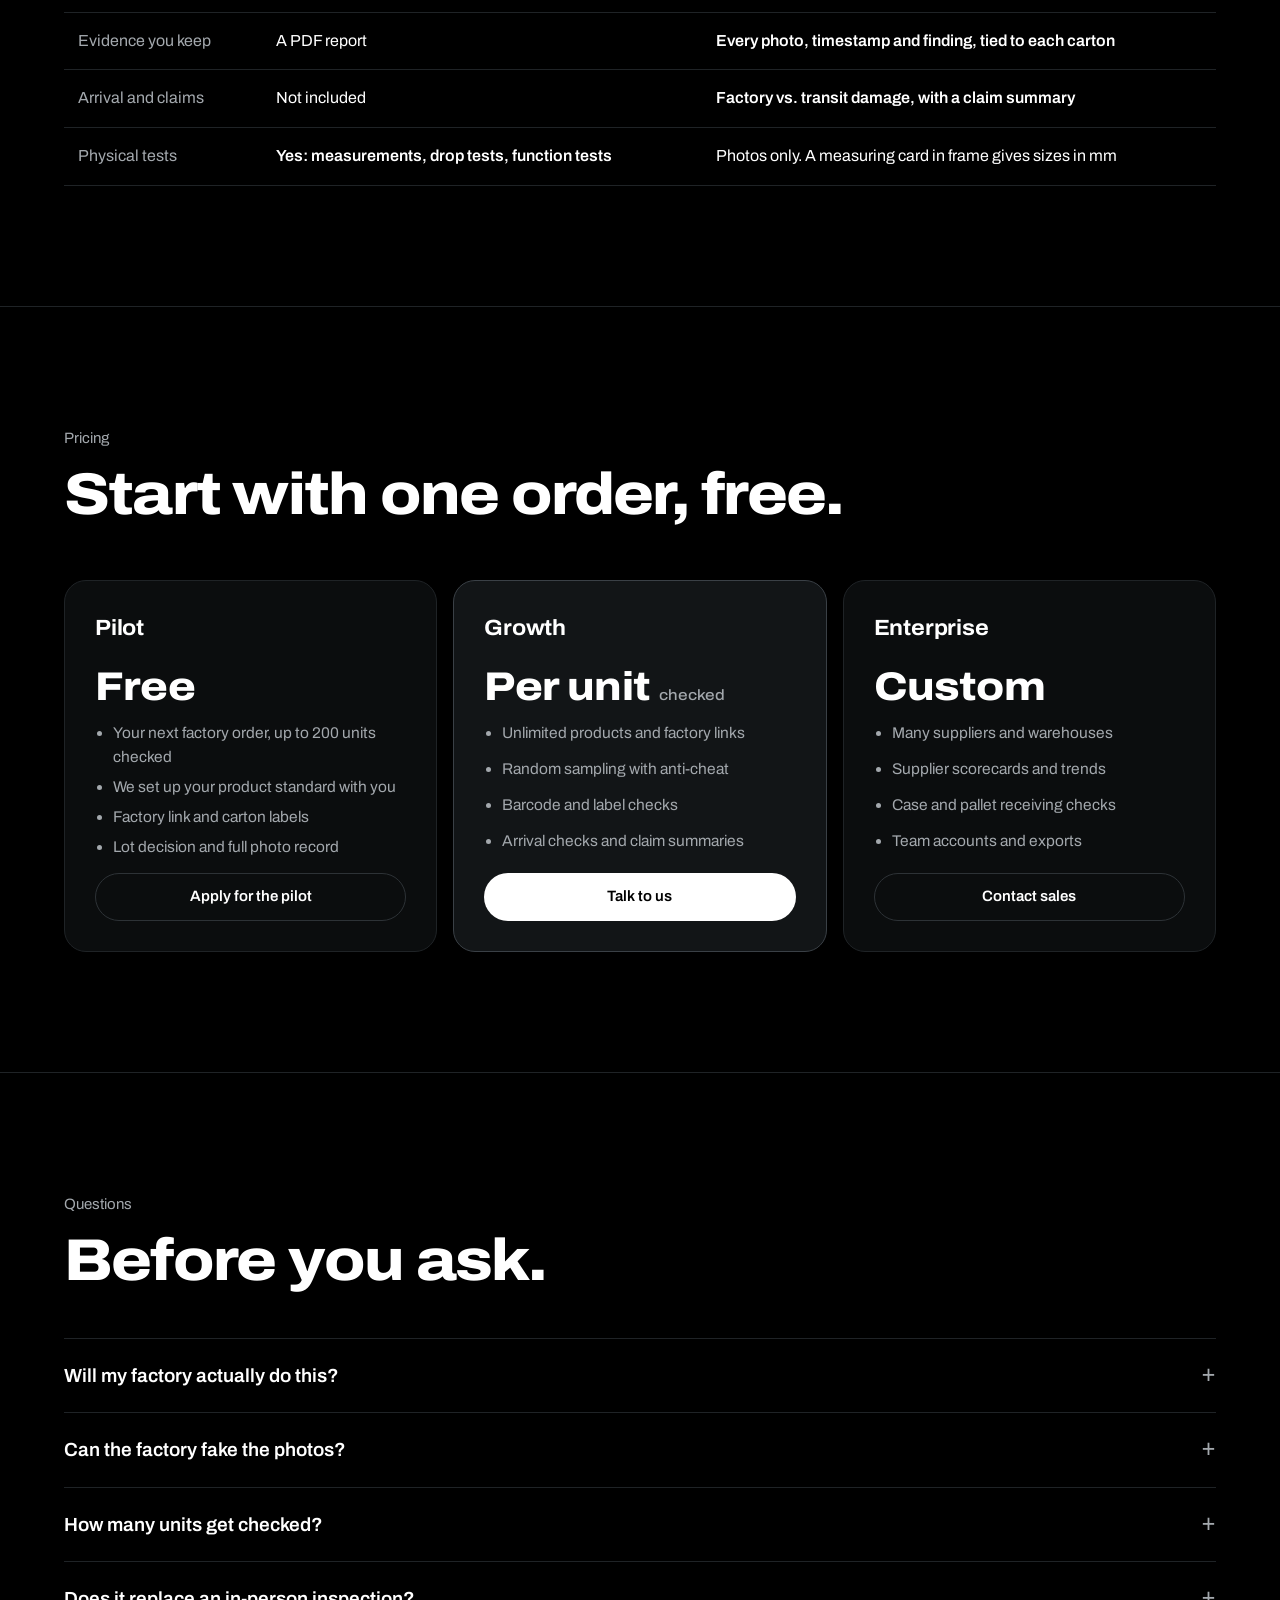
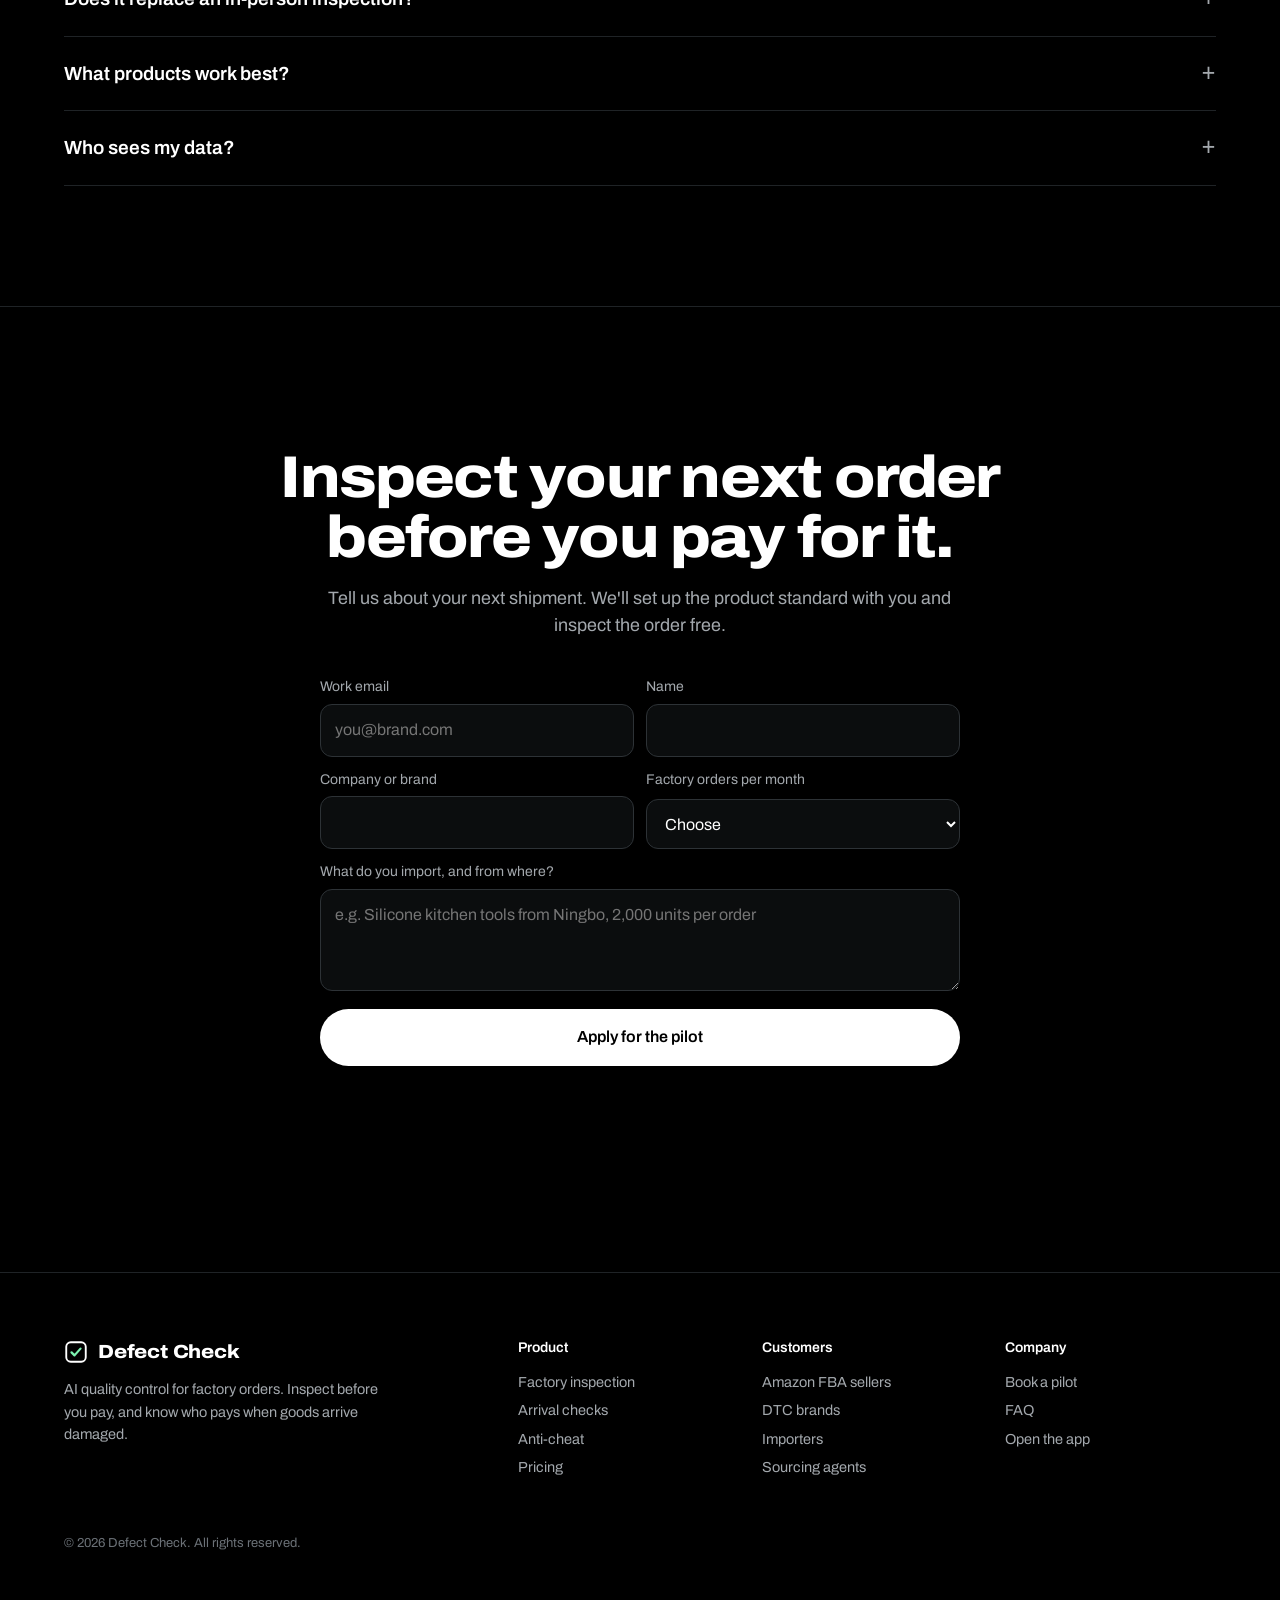
==== commit 21159ce1: "Website: auto-refresh to newest version" ====
--- a/web/site/index.html
+++ b/web/site/index.html
@@ -267,6 +267,7 @@
 footer .legal{margin-top:48px;color:var(--dim);font-size:13px}
 @media (max-width:800px){footer .cols{grid-template-columns:1fr 1fr}}
 </style>
+<script>/* Browsers keep pages for up to 10 minutes. If the server has a newer copy, reload once. */(function(){try{fetch(location.pathname,{method:'HEAD',cache:'no-store'}).then(function(r){var lm=r.headers.get('last-modified');if(!lm)return;var k='dc-fresh:'+location.pathname;if(new Date(lm).getTime()-new Date(document.lastModified).getTime()>1000&&sessionStorage.getItem(k)!==lm){sessionStorage.setItem(k,lm);location.reload();}}).catch(function(){});}catch(e){}})();</script>
 </head>
 <body>
 <div class="announce">Pilot program open: we inspect your next factory order free. <a href="#pilot">Apply for the pilot</a></div>
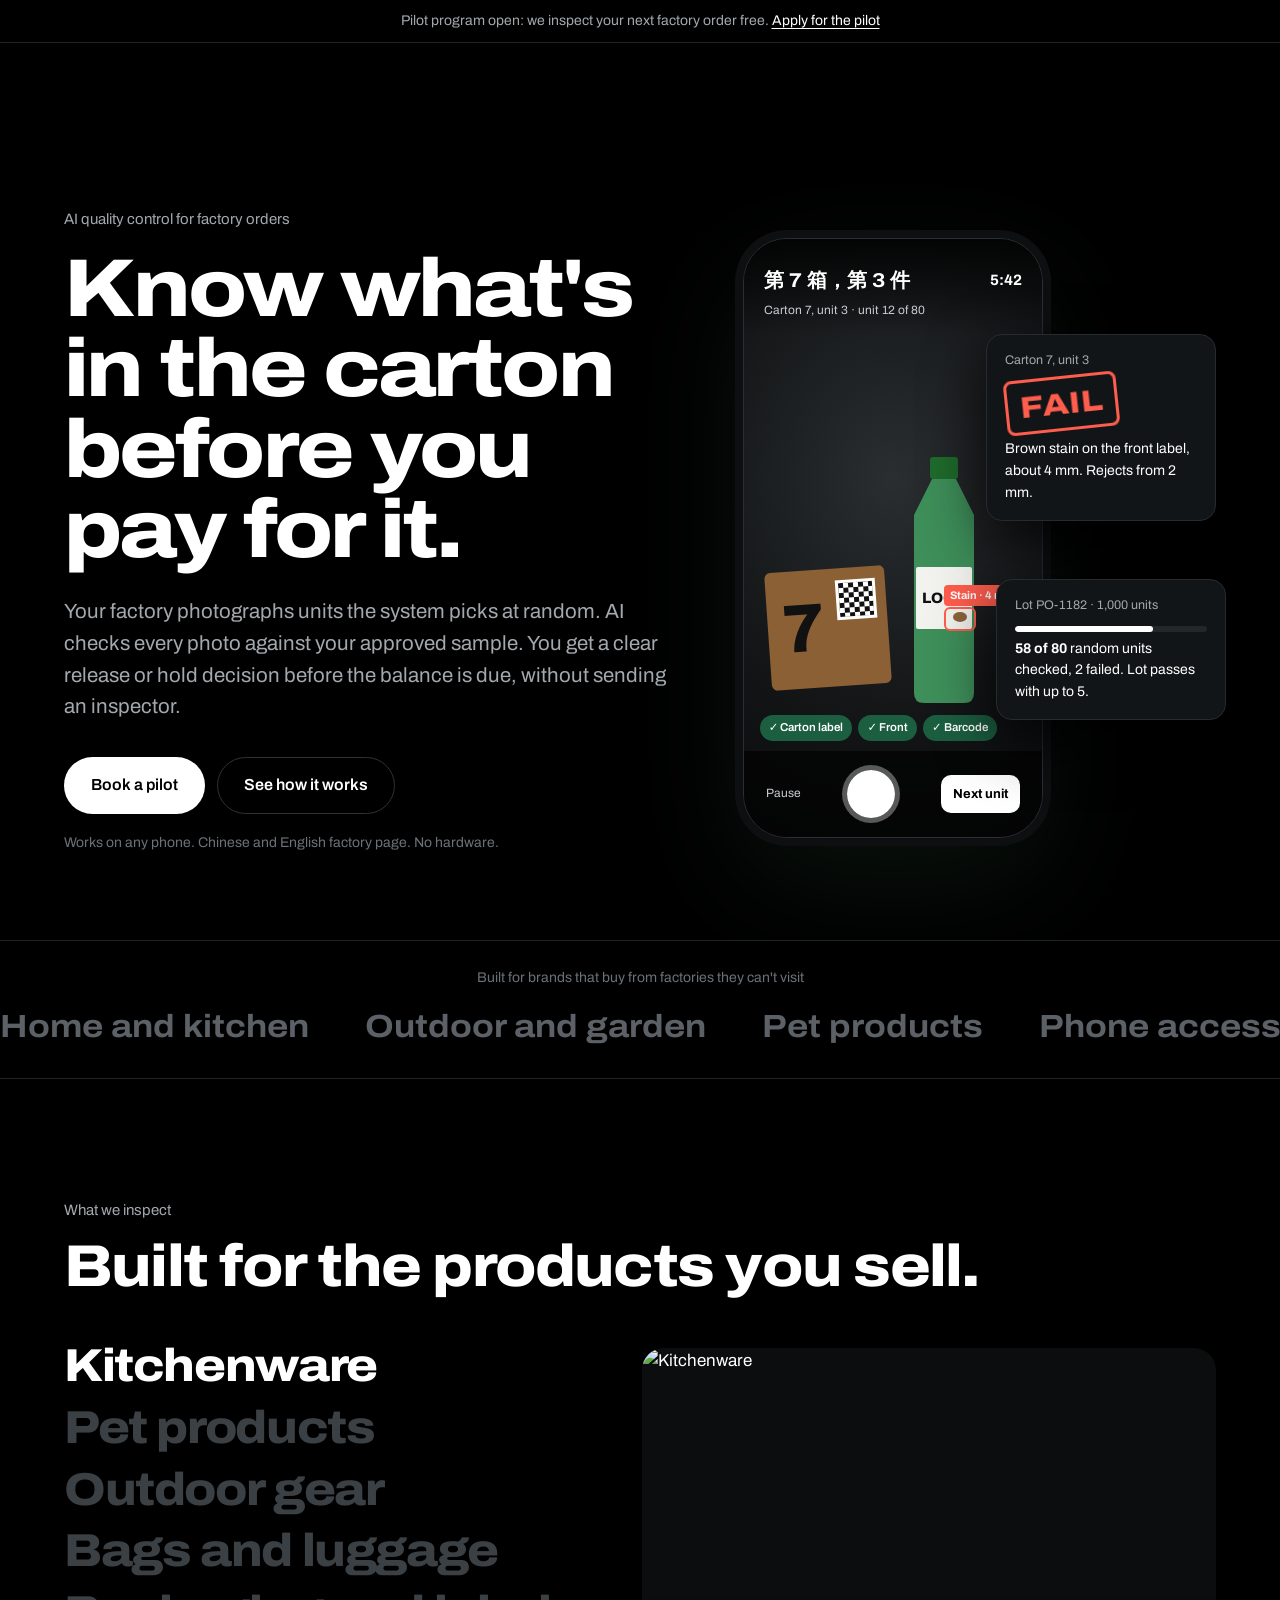
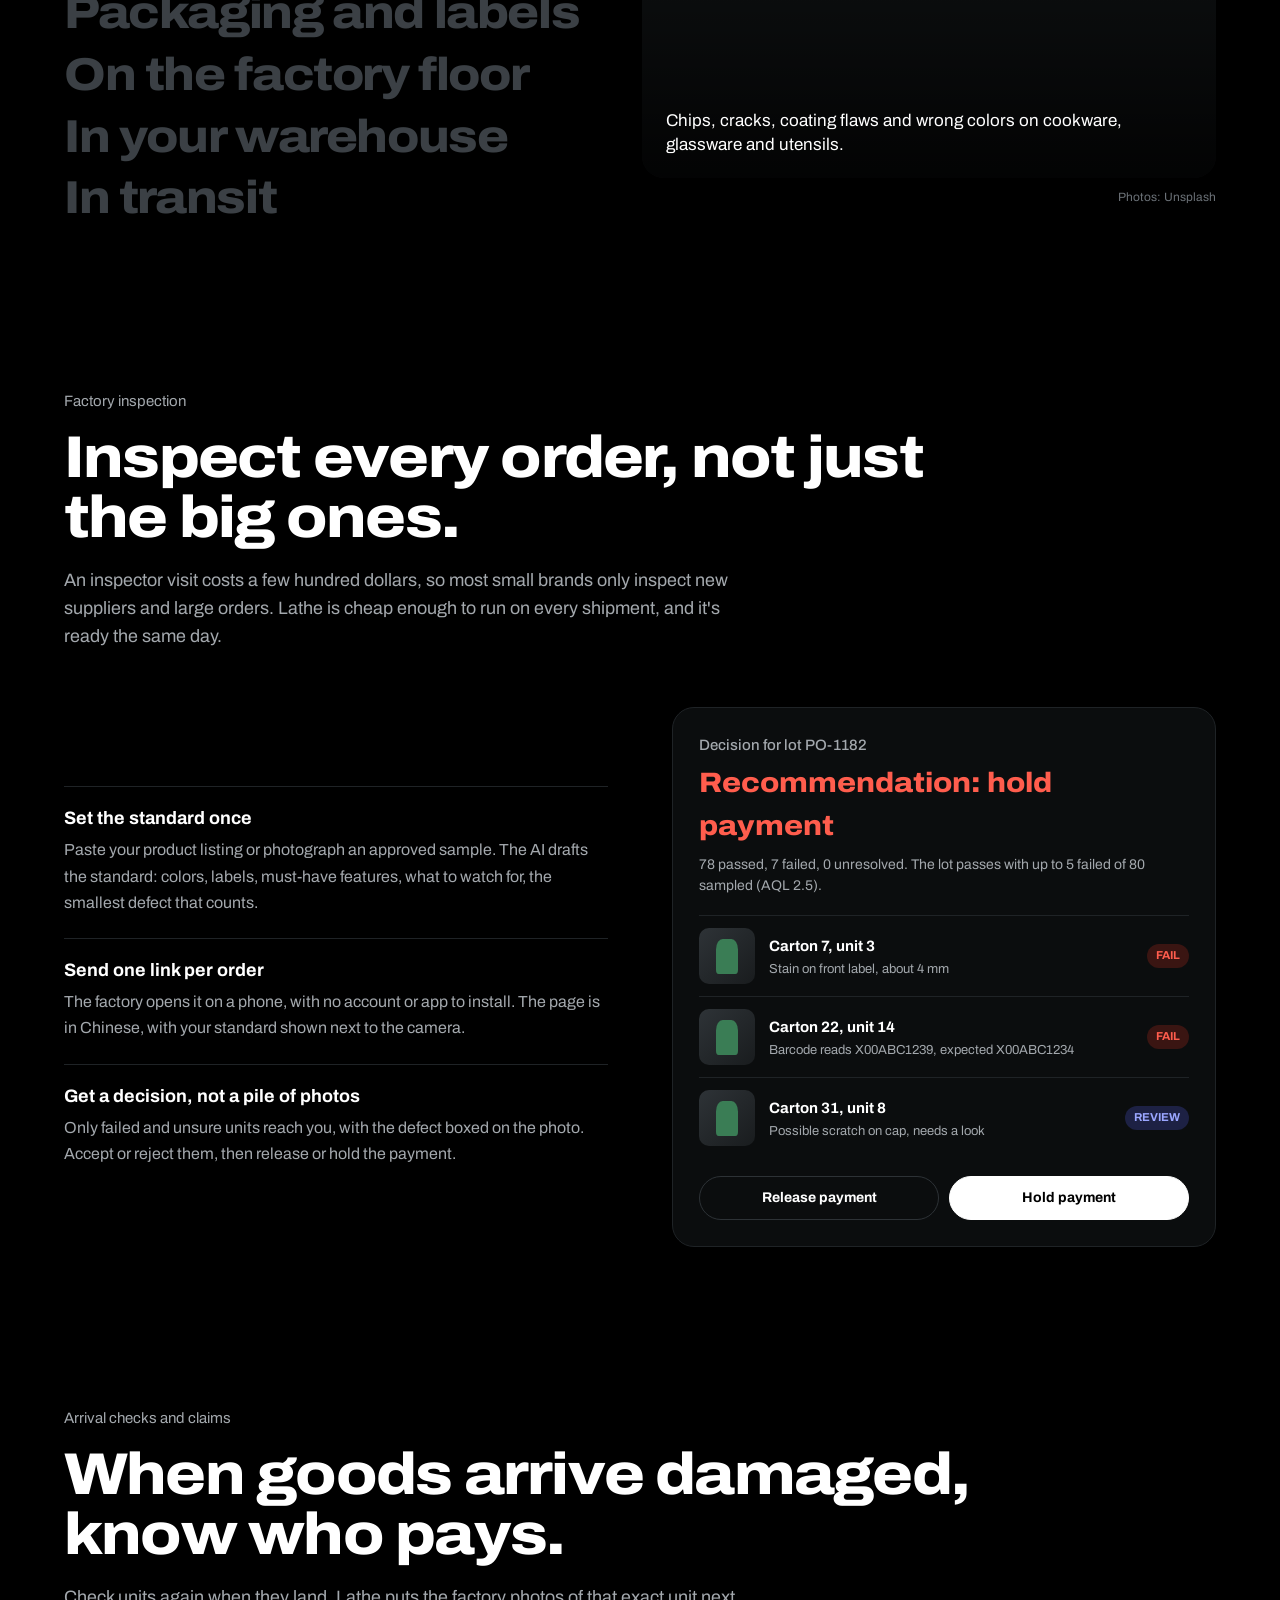
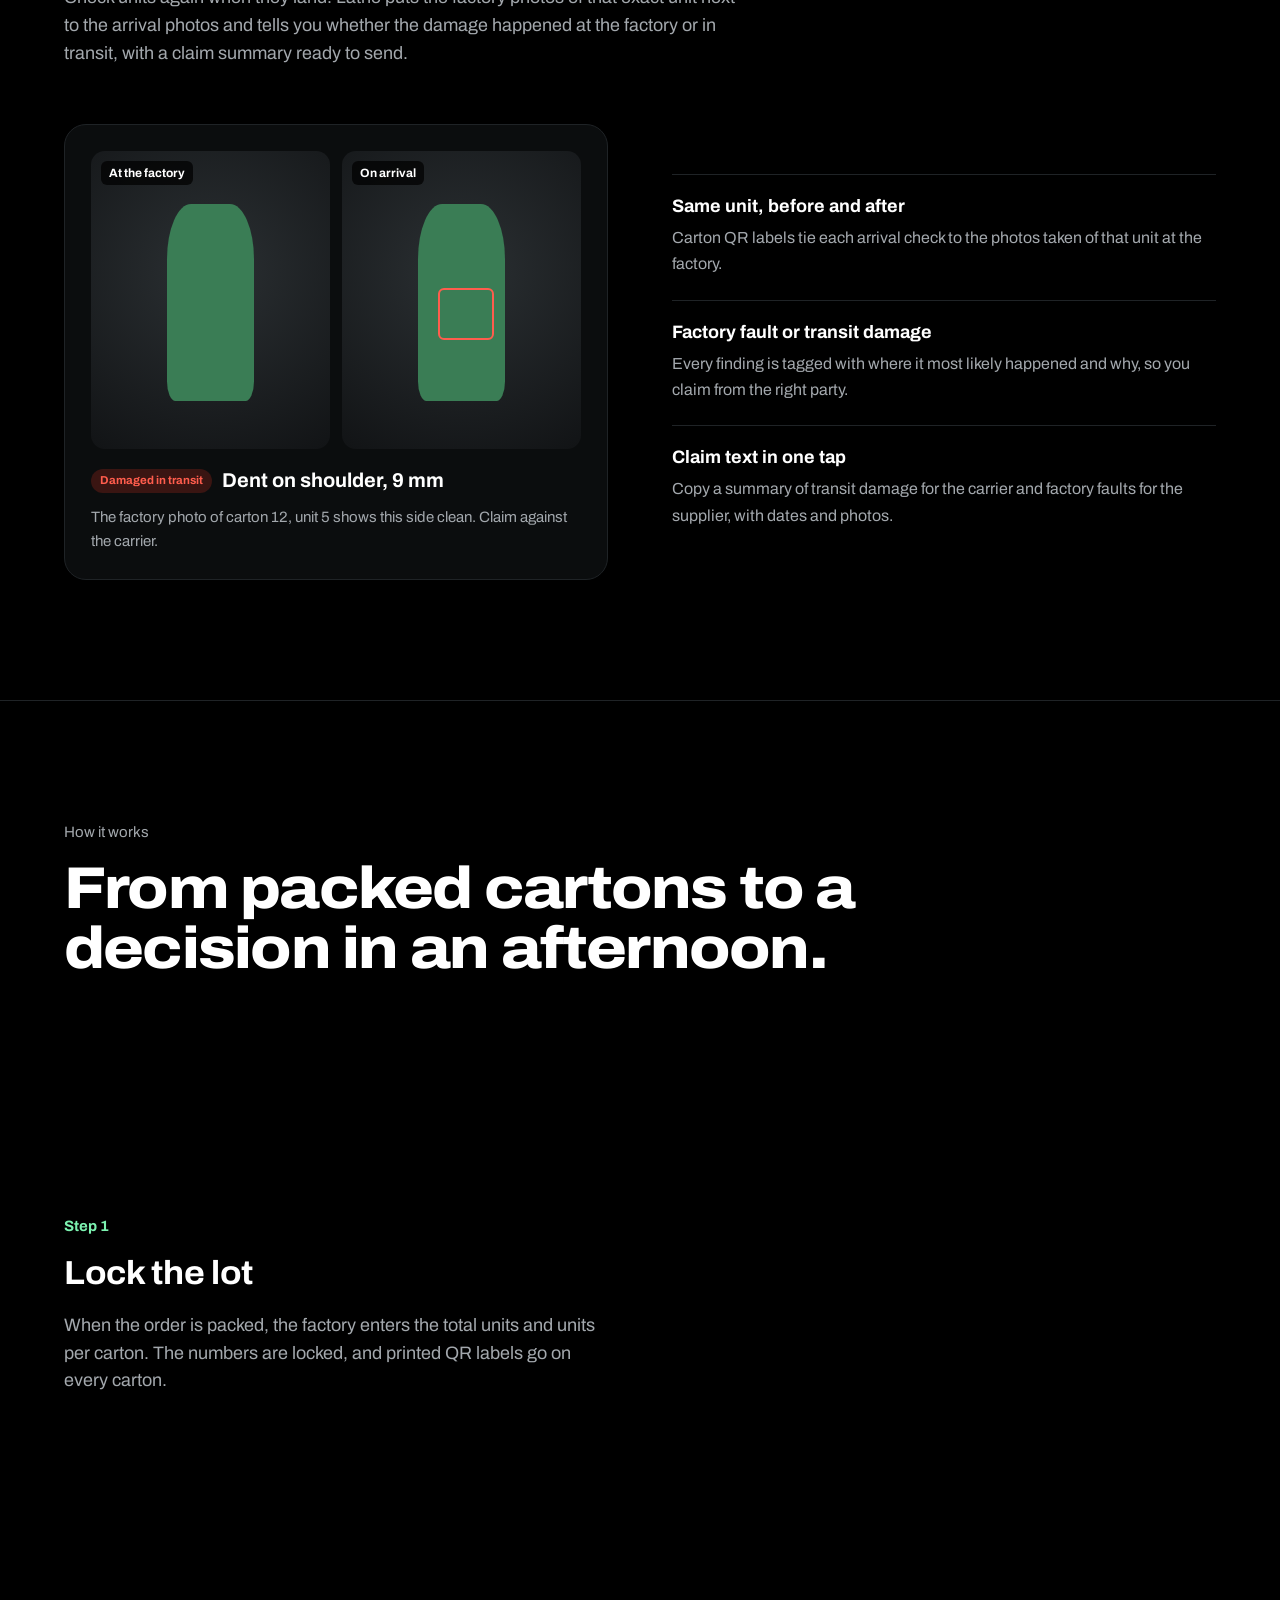
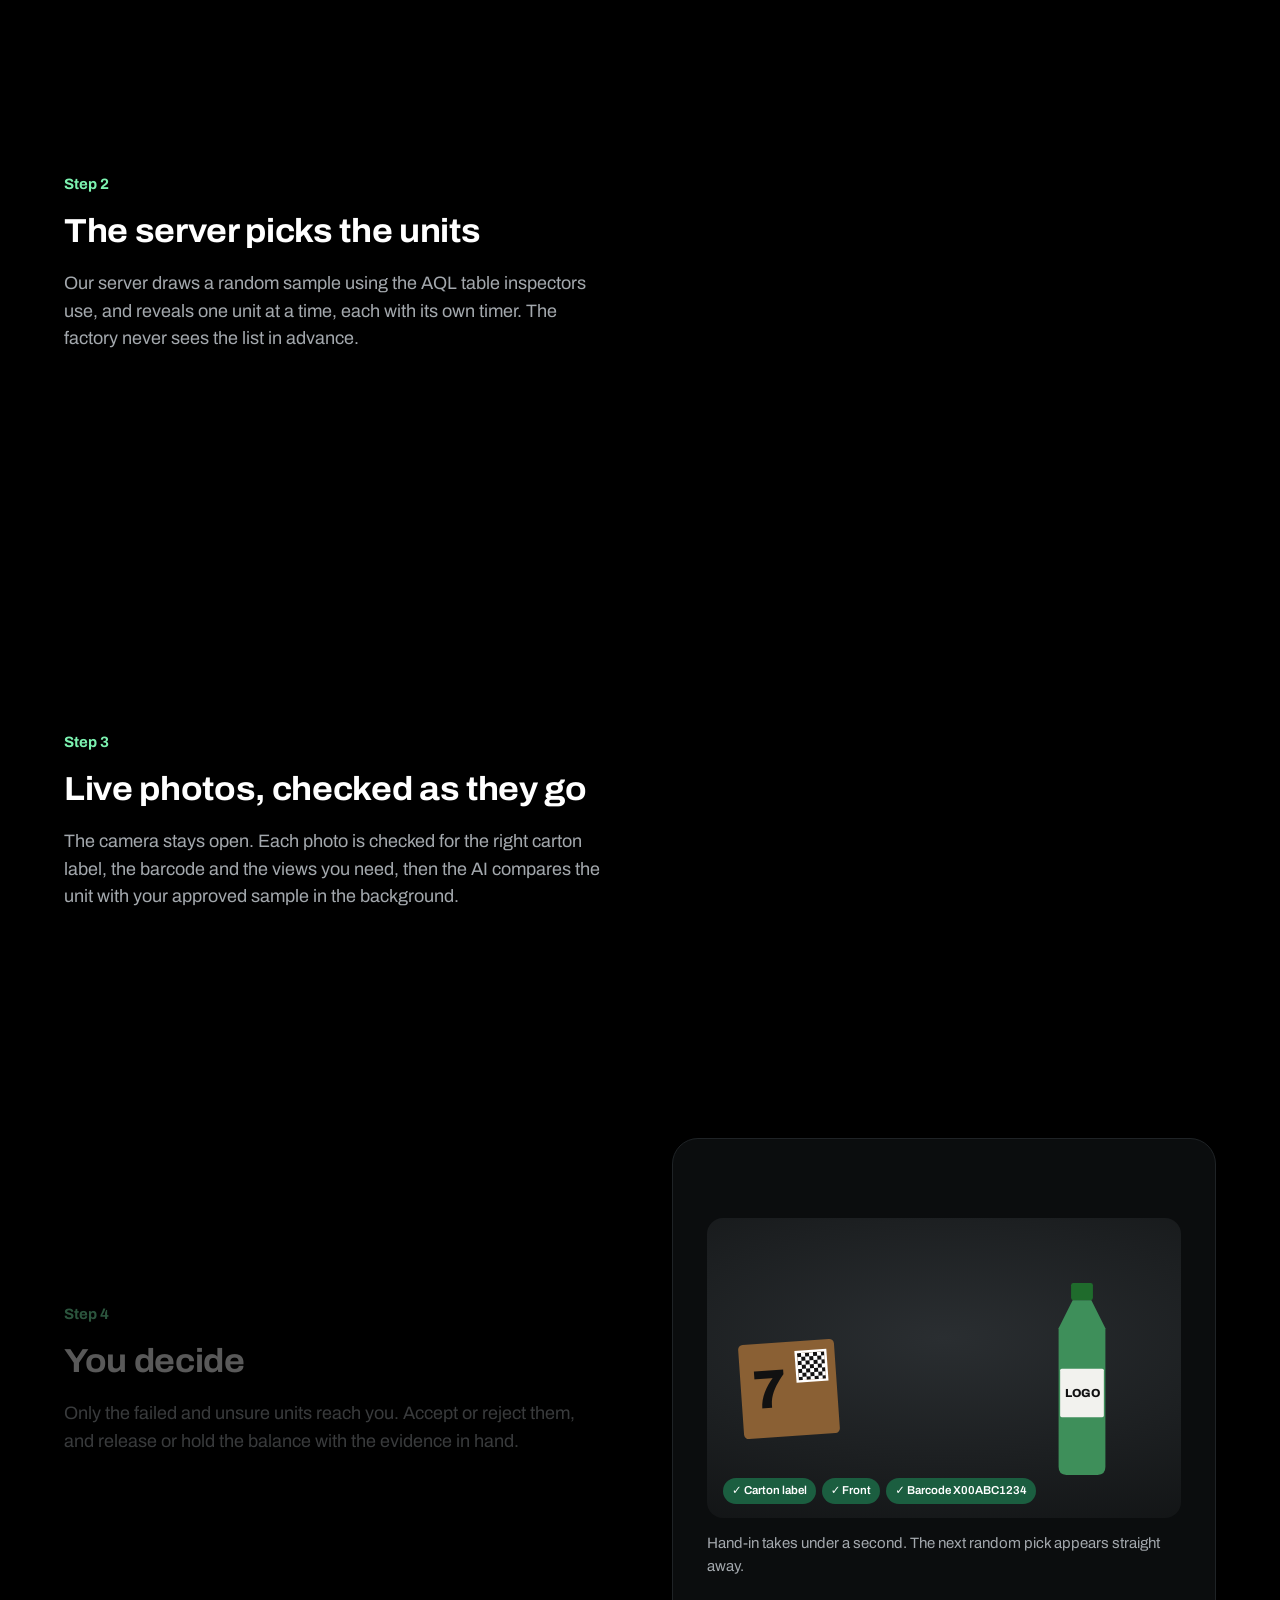
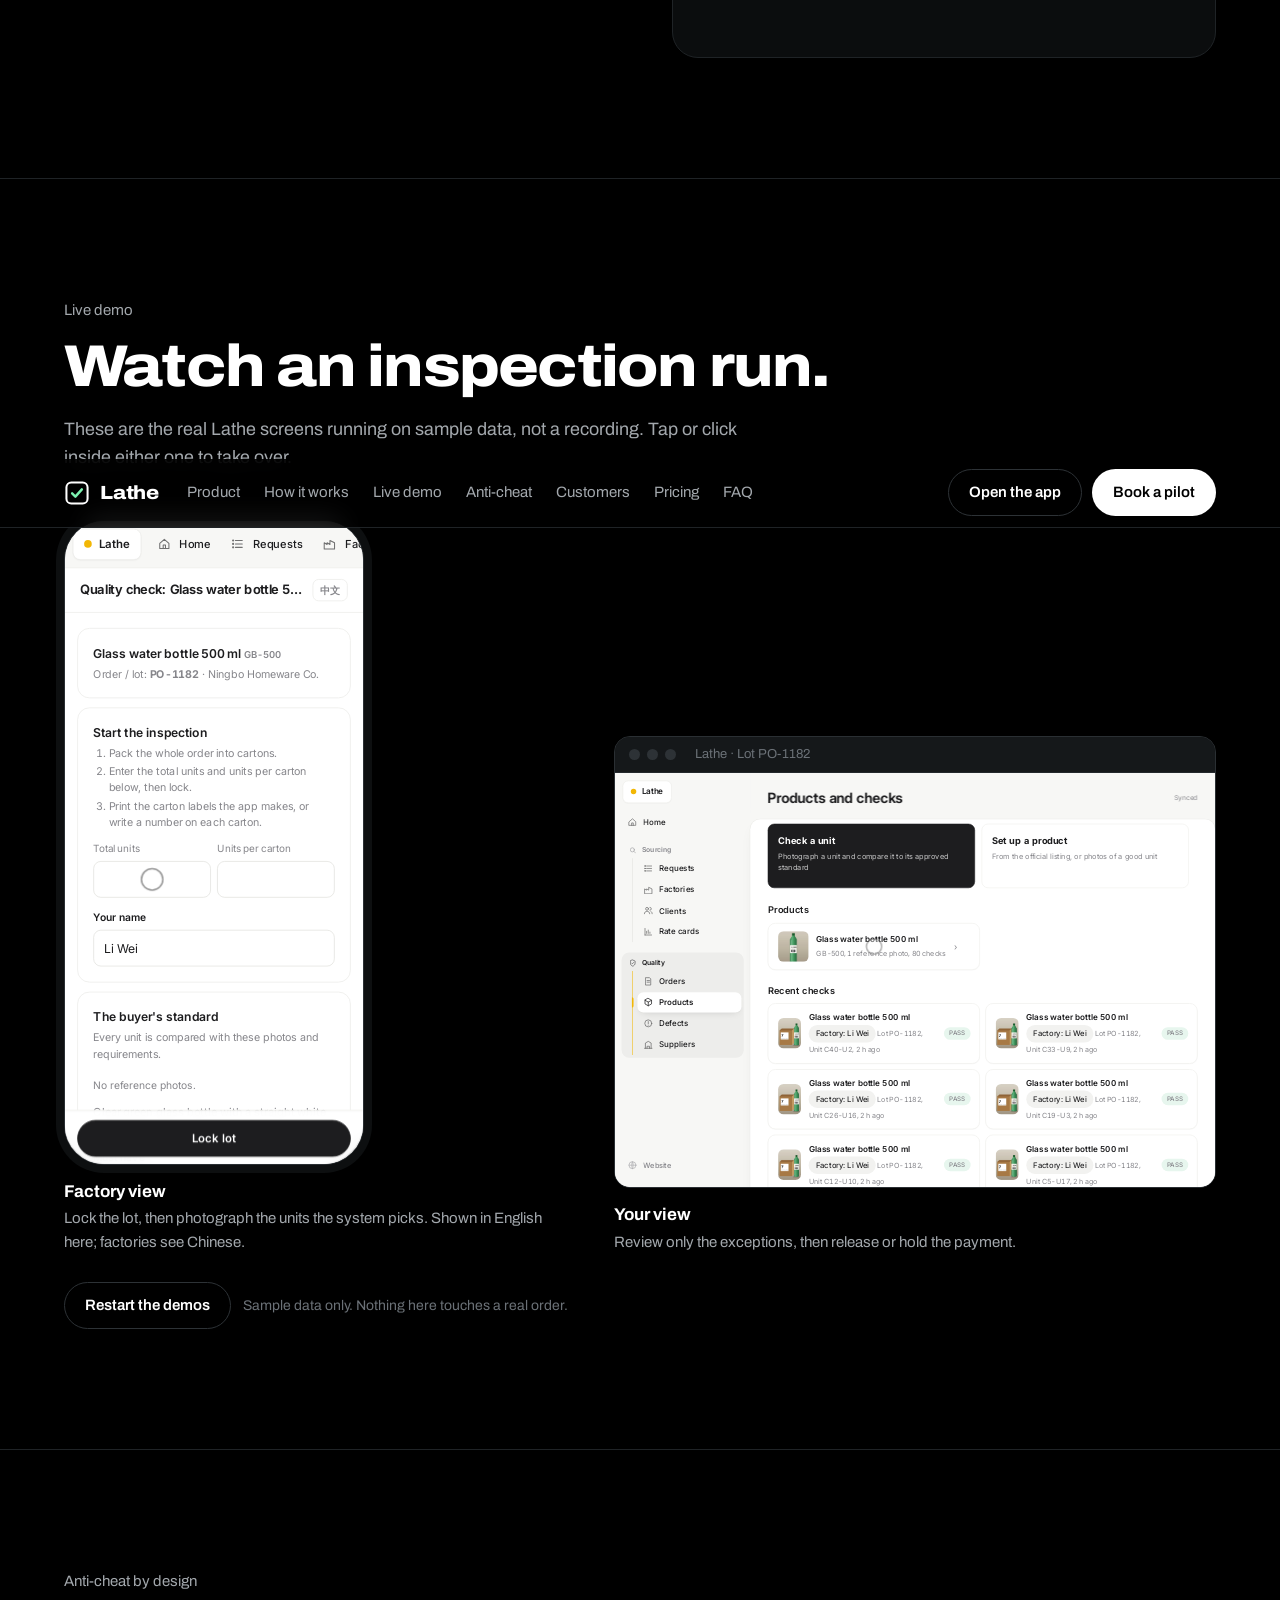
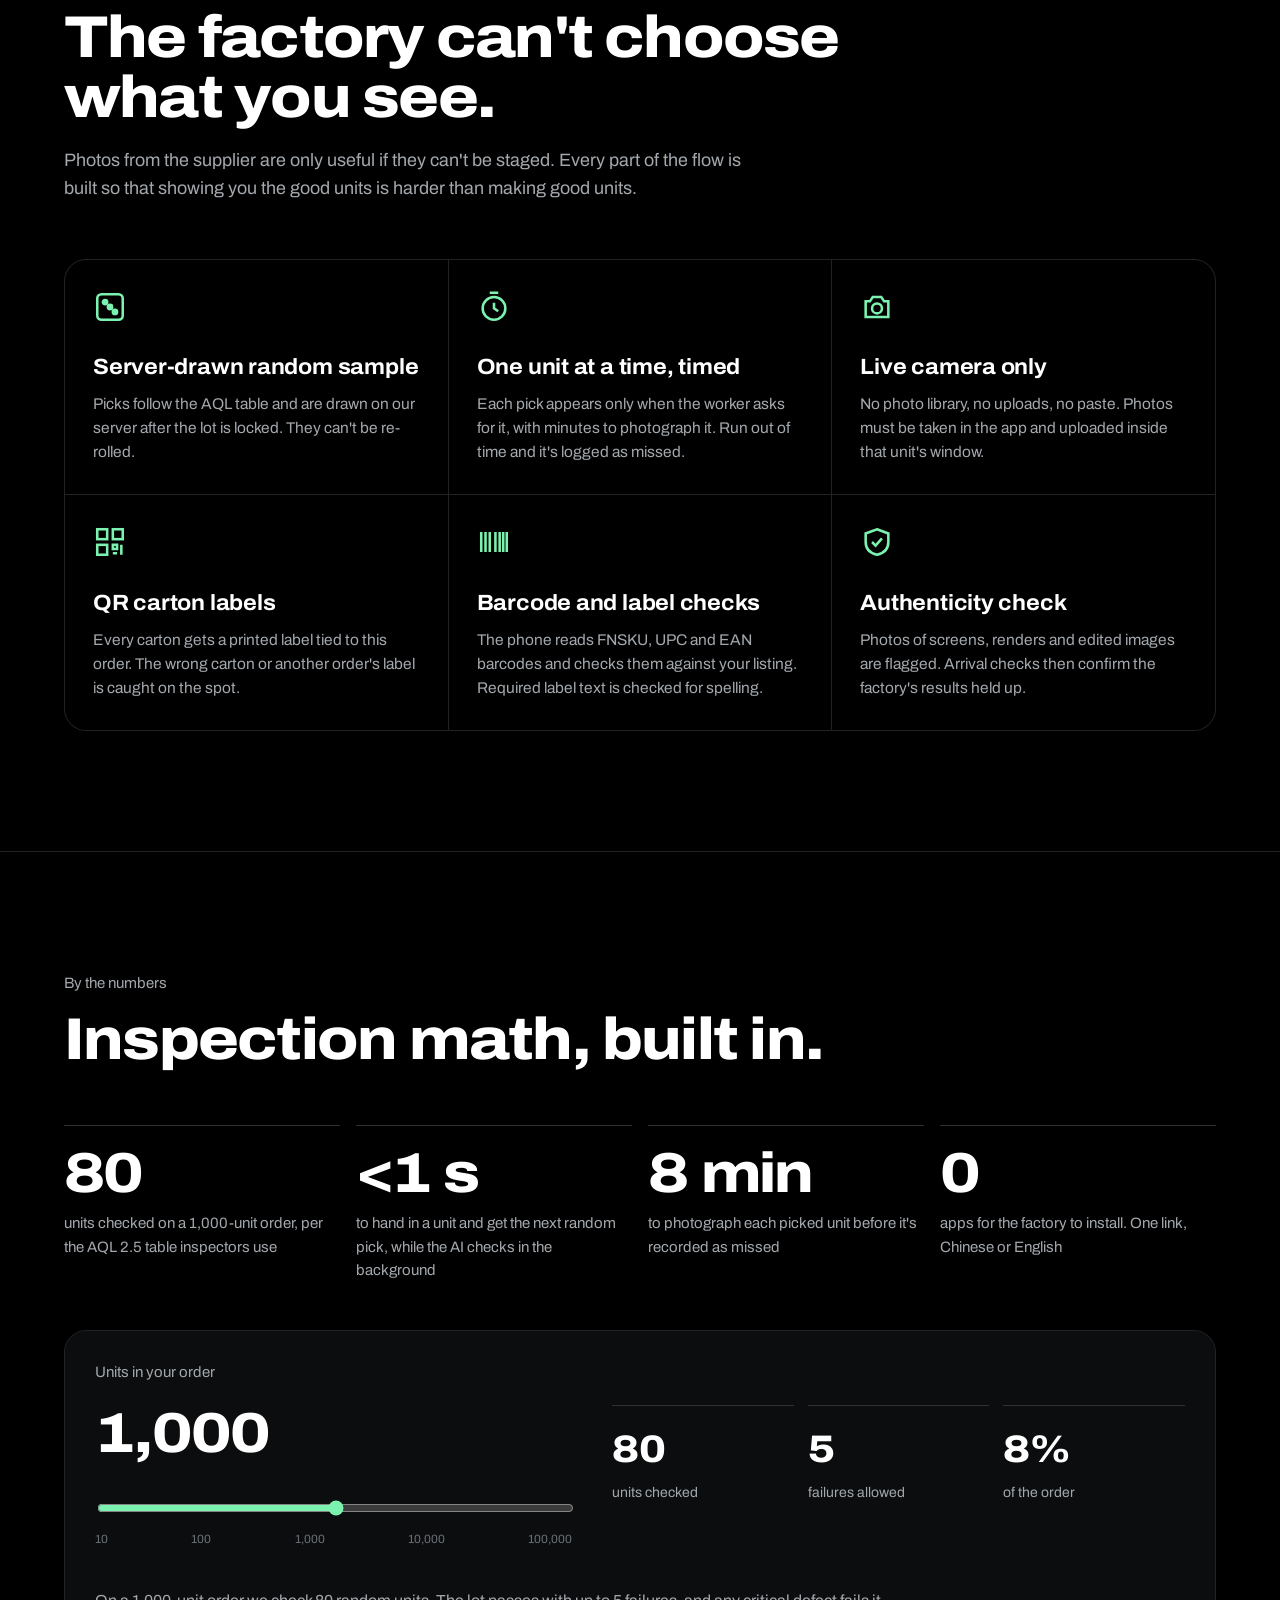
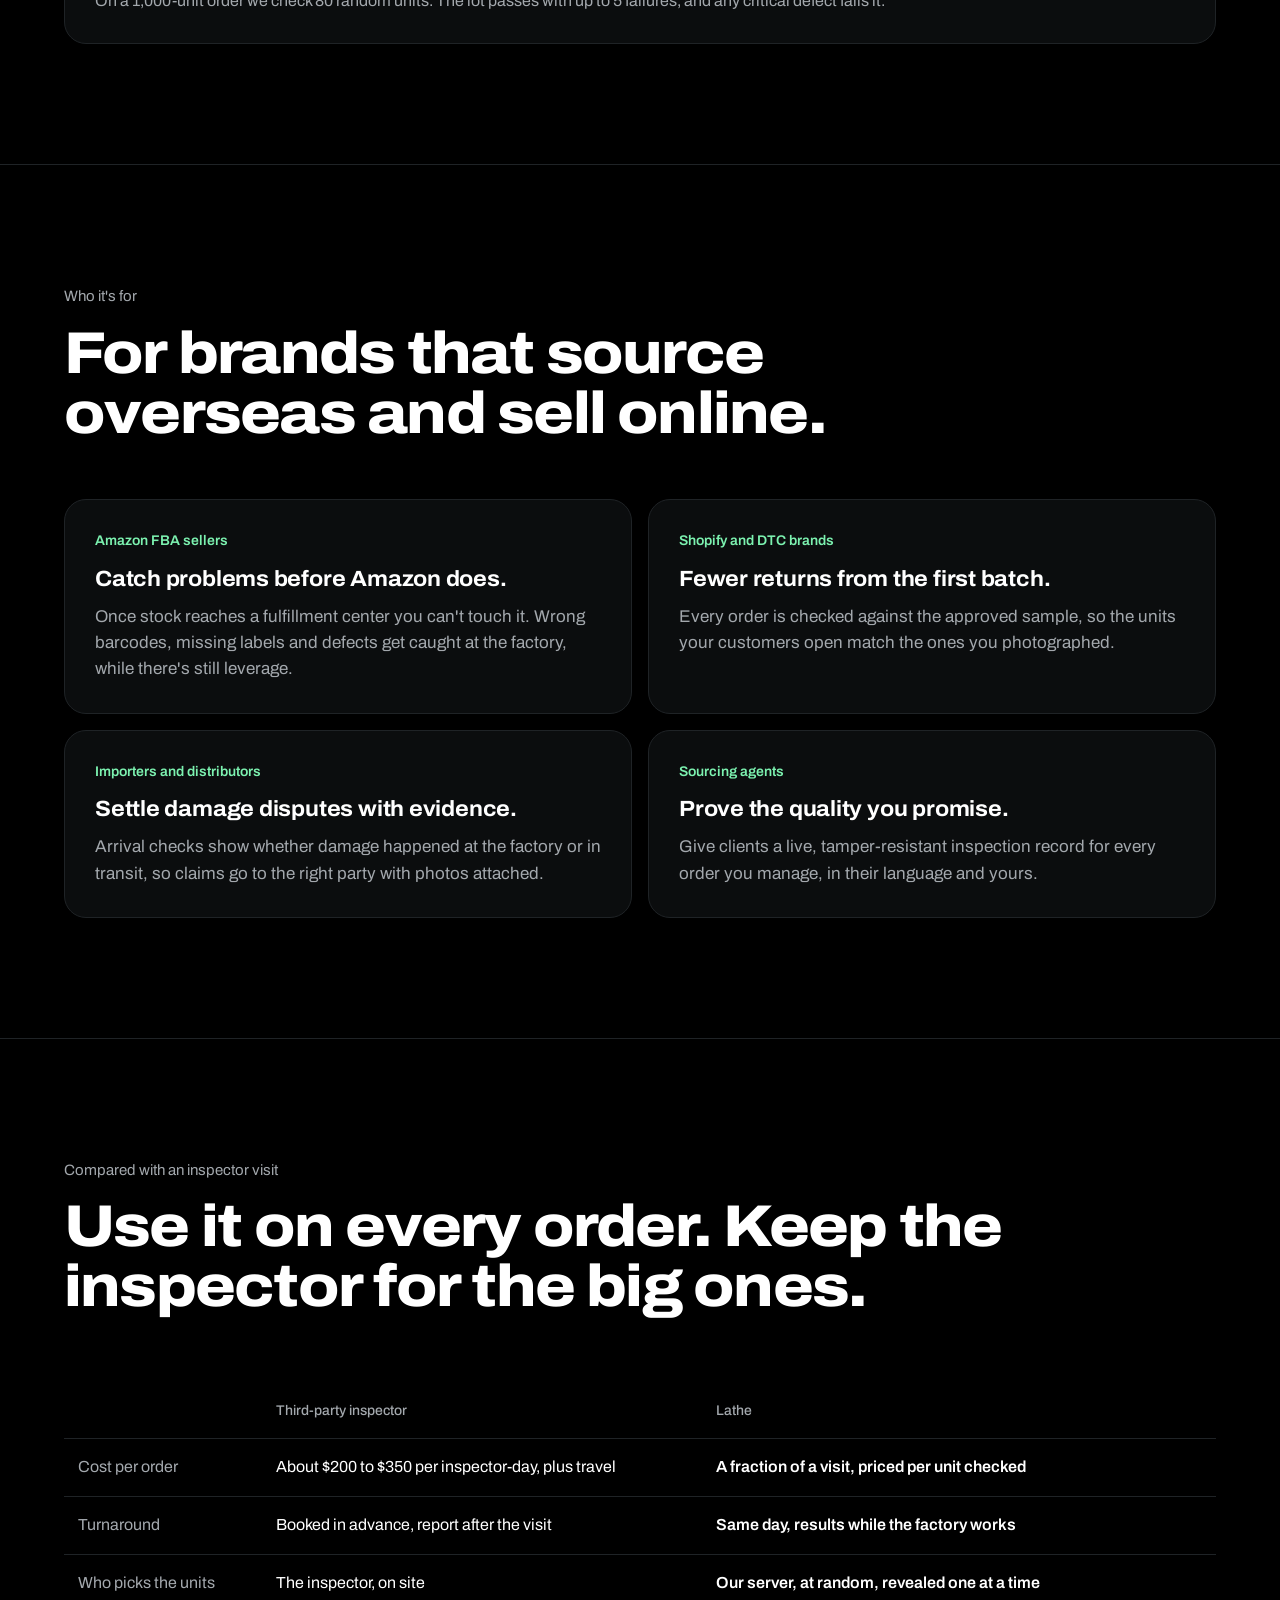
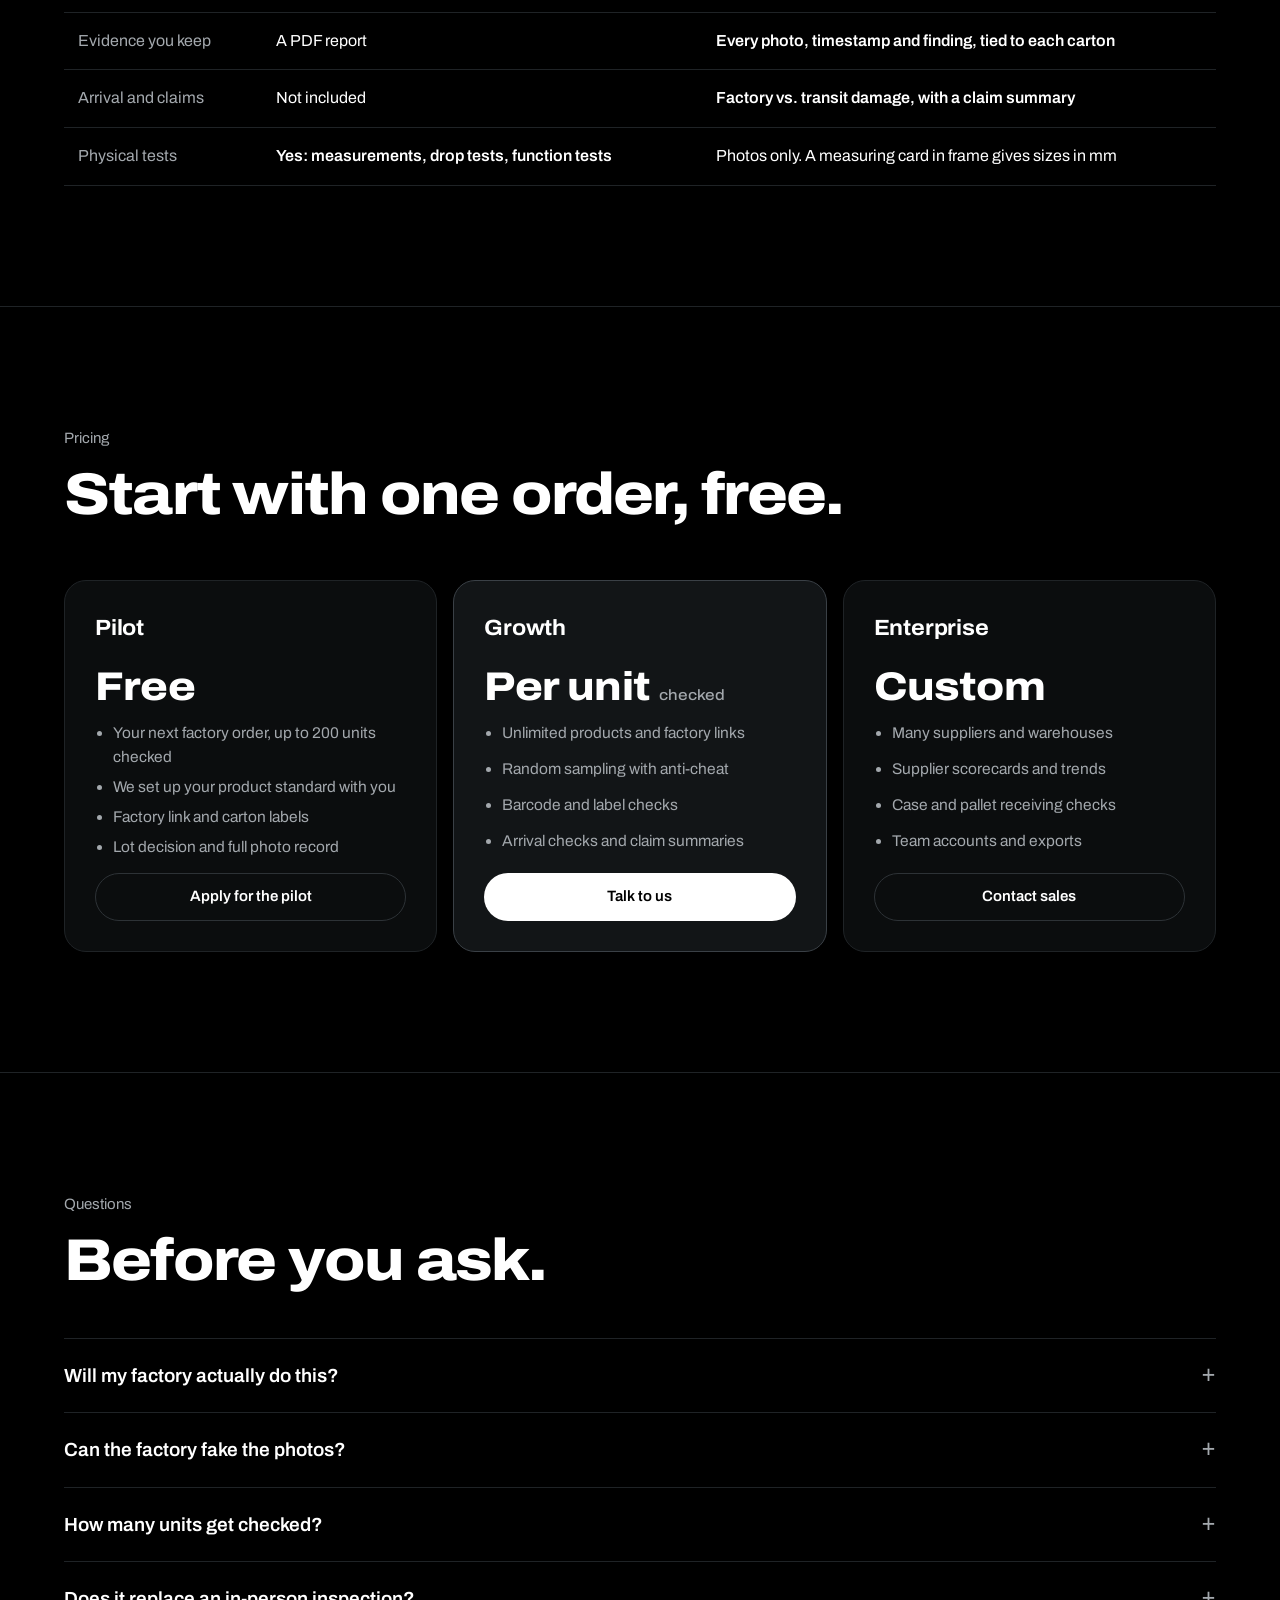
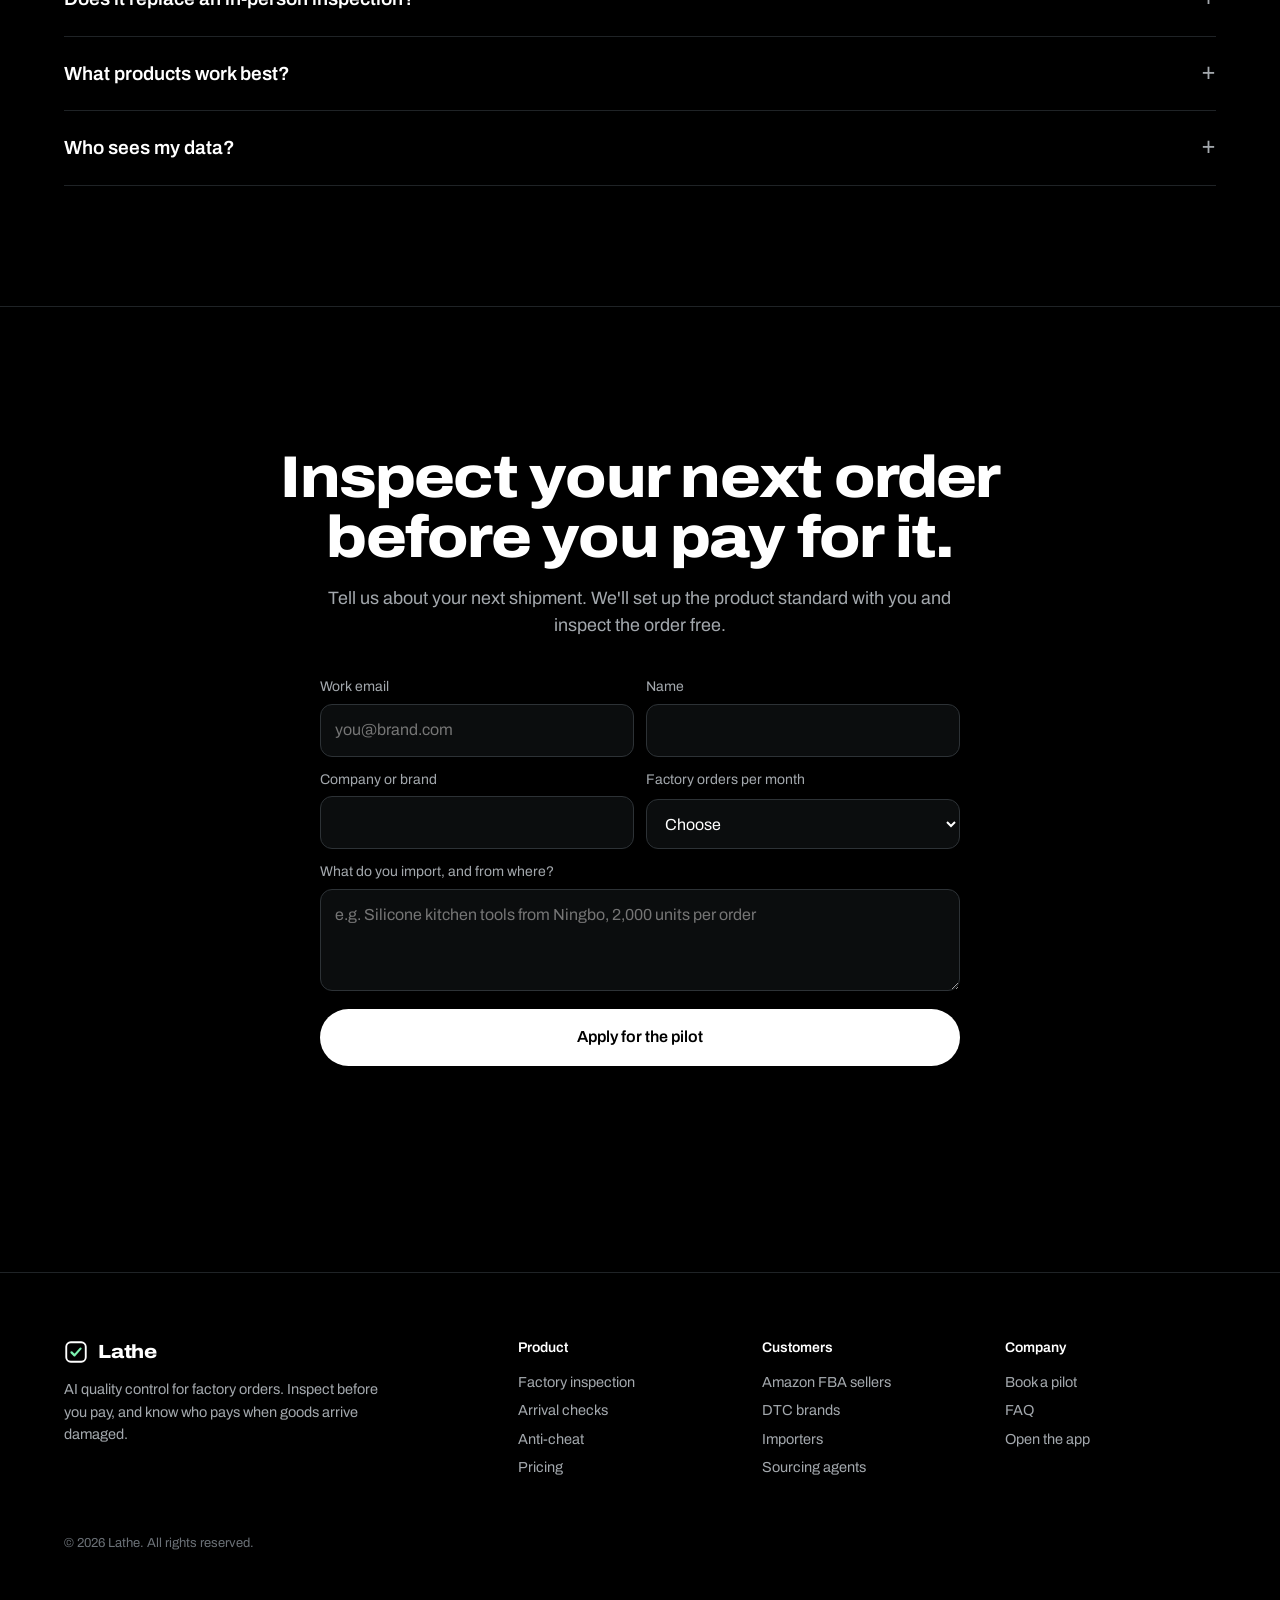
==== commit 1d567d3d: "Rename to Lathe: website" ====
--- a/web/site/index.html
+++ b/web/site/index.html
@@ -3,9 +3,9 @@
 <head>
 <meta charset="utf-8">
 <meta name="viewport" content="width=device-width, initial-scale=1, viewport-fit=cover">
-<title>Defect Check | AI quality control for factory orders</title>
-<meta name="description" content="Defect Check inspects factory orders before you pay the balance. Your factory photographs randomly chosen units, AI checks each one against your approved sample, and you get a clear release or hold decision.">
-<meta property="og:title" content="Defect Check | Know what is in the carton before you pay for it">
+<title>Lathe | AI quality control for factory orders</title>
+<meta name="description" content="Lathe inspects factory orders before you pay the balance. Your factory photographs randomly chosen units, AI checks each one against your approved sample, and you get a clear release or hold decision.">
+<meta property="og:title" content="Lathe | Know what is in the carton before you pay for it">
 <meta property="og:description" content="AI quality control for factory orders: random sampling, live photos, barcode checks and a pay-or-hold answer before the balance is due.">
 <meta property="og:type" content="website">
 <meta name="theme-color" content="#000000">
@@ -273,7 +273,7 @@
 <div class="announce">Pilot program open: we inspect your next factory order free. <a href="#pilot">Apply for the pilot</a></div>
 <header class="nav">
   <div class="wrap">
-    <a class="brand" href="#top" aria-label="Defect Check home"><svg viewBox="0 0 32 32" aria-hidden="true"><rect x="3" y="3" width="26" height="26" rx="6" fill="none" stroke="#fff" stroke-width="2.5"/><path d="M10 16.5l4 4 8-9" fill="none" stroke="#7cf2b0" stroke-width="3" stroke-linecap="round" stroke-linejoin="round"/></svg>Defect Check</a>
+    <a class="brand" href="#top" aria-label="Lathe home"><svg viewBox="0 0 32 32" aria-hidden="true"><rect x="3" y="3" width="26" height="26" rx="6" fill="none" stroke="#fff" stroke-width="2.5"/><path d="M10 16.5l4 4 8-9" fill="none" stroke="#7cf2b0" stroke-width="3" stroke-linecap="round" stroke-linejoin="round"/></svg>Lathe</a>
     <nav aria-label="Main"><a href="#factory">Product</a><a href="#how">How it works</a><a href="#demo">Live demo</a><a href="#trust">Anti-cheat</a><a href="#customers">Customers</a><a href="#pricing">Pricing</a><a href="#faq">FAQ</a></nav>
     <div class="right"><a class="btn ghost" href="../">Open the app</a><a class="btn light" href="#pilot">Book a pilot</a></div>
   </div>
@@ -330,7 +330,7 @@
   <div class="wrap">
     <p class="label">Factory inspection</p>
     <h2>Inspect every order, not just the big ones.</h2>
-    <p class="sub">An inspector visit costs a few hundred dollars, so most small brands only inspect new suppliers and large orders. Defect Check is cheap enough to run on every shipment, and it's ready the same day.</p>
+    <p class="sub">An inspector visit costs a few hundred dollars, so most small brands only inspect new suppliers and large orders. Lathe is cheap enough to run on every shipment, and it's ready the same day.</p>
     <div class="split">
       <ul class="points">
         <li><b>Set the standard once</b><span>Paste your product listing or photograph an approved sample. The AI drafts the standard: colors, labels, must-have features, what to watch for, the smallest defect that counts.</span></li>
@@ -354,7 +354,7 @@
   <div class="wrap">
     <p class="label">Arrival checks and claims</p>
     <h2>When goods arrive damaged, know who pays.</h2>
-    <p class="sub">Check units again when they land. Defect Check puts the factory photos of that exact unit next to the arrival photos and tells you whether the damage happened at the factory or in transit, with a claim summary ready to send.</p>
+    <p class="sub">Check units again when they land. Lathe puts the factory photos of that exact unit next to the arrival photos and tells you whether the damage happened at the factory or in transit, with a claim summary ready to send.</p>
     <div class="split">
       <div class="panel">
         <div class="pair"><div class="pic"><em>At the factory</em></div><div class="pic dent"><em>On arrival</em></div></div>
@@ -395,10 +395,10 @@
   <div class="wrap">
     <p class="label">Live demo</p>
     <h2>Watch an inspection run.</h2>
-    <p class="sub">These are the real Defect Check screens running on sample data, not a recording. Tap or click inside either one to take over.</p>
+    <p class="sub">These are the real Lathe screens running on sample data, not a recording. Tap or click inside either one to take over.</p>
     <div class="demos">
       <figure class="dfig"><div class="pframe" id="pf"><iframe class="scaled" data-src="../?demo=factory" width="390" height="844" title="Live demo of the factory view" loading="lazy"></iframe></div><figcaption><b>Factory view</b>Lock the lot, then photograph the units the system picks. Shown in English here; factories see Chinese.</figcaption></figure>
-      <figure class="dfig"><div class="bframe"><div class="bbar"><i></i><i></i><i></i><span>Defect Check · Lot PO-1182</span></div><div class="bview" id="bv"><iframe class="scaled" data-src="../?demo=buyer" width="1100" height="760" title="Live demo of the buyer view" loading="lazy"></iframe></div></div><figcaption><b>Your view</b>Review only the exceptions, then release or hold the payment.</figcaption></figure>
+      <figure class="dfig"><div class="bframe"><div class="bbar"><i></i><i></i><i></i><span>Lathe · Lot PO-1182</span></div><div class="bview" id="bv"><iframe class="scaled" data-src="../?demo=buyer" width="1100" height="760" title="Live demo of the buyer view" loading="lazy"></iframe></div></div><figcaption><b>Your view</b>Review only the exceptions, then release or hold the payment.</figcaption></figure>
     </div>
     <div class="demo-note"><button class="btn ghost" id="replay" type="button">Restart the demos</button><span>Sample data only. Nothing here touches a real order.</span></div>
   </div>
@@ -456,7 +456,7 @@
     <p class="label">Compared with an inspector visit</p>
     <h2>Use it on every order. Keep the inspector for the big ones.</h2>
     <div class="cmpwrap"><table class="cmp">
-      <thead><tr><th></th><th>Third-party inspector</th><th>Defect Check</th></tr></thead>
+      <thead><tr><th></th><th>Third-party inspector</th><th>Lathe</th></tr></thead>
       <tbody>
         <tr><td>Cost per order</td><td>About $200 to $350 per inspector-day, plus travel</td><td class="us">A fraction of a visit, priced per unit checked</td></tr>
         <tr><td>Turnaround</td><td>Booked in advance, report after the visit</td><td class="us">Same day, results while the factory works</td></tr>
@@ -489,7 +489,7 @@
       <details><summary>Will my factory actually do this?</summary><p>It takes a phone and the link. The page is in Chinese, the steps are shown on screen, and there's nothing to install. Most buyers make it a condition of releasing the balance payment, which is the strongest reason for the factory to take part.</p></details>
       <details><summary>Can the factory fake the photos?</summary><p>They can't choose which units are checked, can't upload from the photo library, and only get a few minutes per unit. Carton QR labels, barcode reads and an authenticity check on every photo make staging hard, and arrival checks show whether the factory's results held up.</p></details>
       <details><summary>How many units get checked?</summary><p>We follow the AQL sampling table that professional inspectors use (general level II, AQL 2.5 for major defects). For example, 80 units on a 1,000-unit order, and the lot passes with up to 5 failures. Any critical defect fails the lot.</p></details>
-      <details><summary>Does it replace an in-person inspection?</summary><p>For routine and repeat orders, it's designed to. For a new supplier, a high-value order or anything that needs physical testing, keep the inspector and use Defect Check on everything else.</p></details>
+      <details><summary>Does it replace an in-person inspection?</summary><p>For routine and repeat orders, it's designed to. For a new supplier, a high-value order or anything that needs physical testing, keep the inspector and use Lathe on everything else.</p></details>
       <details><summary>What products work best?</summary><p>Anything where defects show in a photo: home goods, kitchenware, pet and outdoor products, bags, accessories, printed packaging and labels. Products that need function or safety testing still need a lab or an inspector for those tests.</p></details>
       <details><summary>Who sees my data?</summary><p>Only your workspace. Factories see your standard and their own submissions through a link that expires and that you can close at any time.</p></details>
     </div>
@@ -516,12 +516,12 @@
 <footer>
   <div class="wrap">
     <div class="cols">
-      <div><a class="brand" href="#top" style="color:var(--ink);margin:0 0 12px"><svg viewBox="0 0 32 32" aria-hidden="true" style="width:24px;height:24px"><rect x="3" y="3" width="26" height="26" rx="6" fill="none" stroke="#fff" stroke-width="2.5"/><path d="M10 16.5l4 4 8-9" fill="none" stroke="#7cf2b0" stroke-width="3" stroke-linecap="round" stroke-linejoin="round"/></svg>Defect Check</a><p style="margin:0;max-width:22em">AI quality control for factory orders. Inspect before you pay, and know who pays when goods arrive damaged.</p></div>
+      <div><a class="brand" href="#top" style="color:var(--ink);margin:0 0 12px"><svg viewBox="0 0 32 32" aria-hidden="true" style="width:24px;height:24px"><rect x="3" y="3" width="26" height="26" rx="6" fill="none" stroke="#fff" stroke-width="2.5"/><path d="M10 16.5l4 4 8-9" fill="none" stroke="#7cf2b0" stroke-width="3" stroke-linecap="round" stroke-linejoin="round"/></svg>Lathe</a><p style="margin:0;max-width:22em">AI quality control for factory orders. Inspect before you pay, and know who pays when goods arrive damaged.</p></div>
       <div><h5>Product</h5><a href="#factory">Factory inspection</a><a href="#arrival">Arrival checks</a><a href="#trust">Anti-cheat</a><a href="#pricing">Pricing</a></div>
       <div><h5>Customers</h5><a href="#customers">Amazon FBA sellers</a><a href="#customers">DTC brands</a><a href="#customers">Importers</a><a href="#customers">Sourcing agents</a></div>
       <div><h5>Company</h5><a href="#pilot">Book a pilot</a><a href="#faq">FAQ</a><a href="../">Open the app</a></div>
     </div>
-    <p class="legal">© 2026 Defect Check. All rights reserved.</p>
+    <p class="legal">© 2026 Lathe. All rights reserved.</p>
   </div>
 </footer>
 
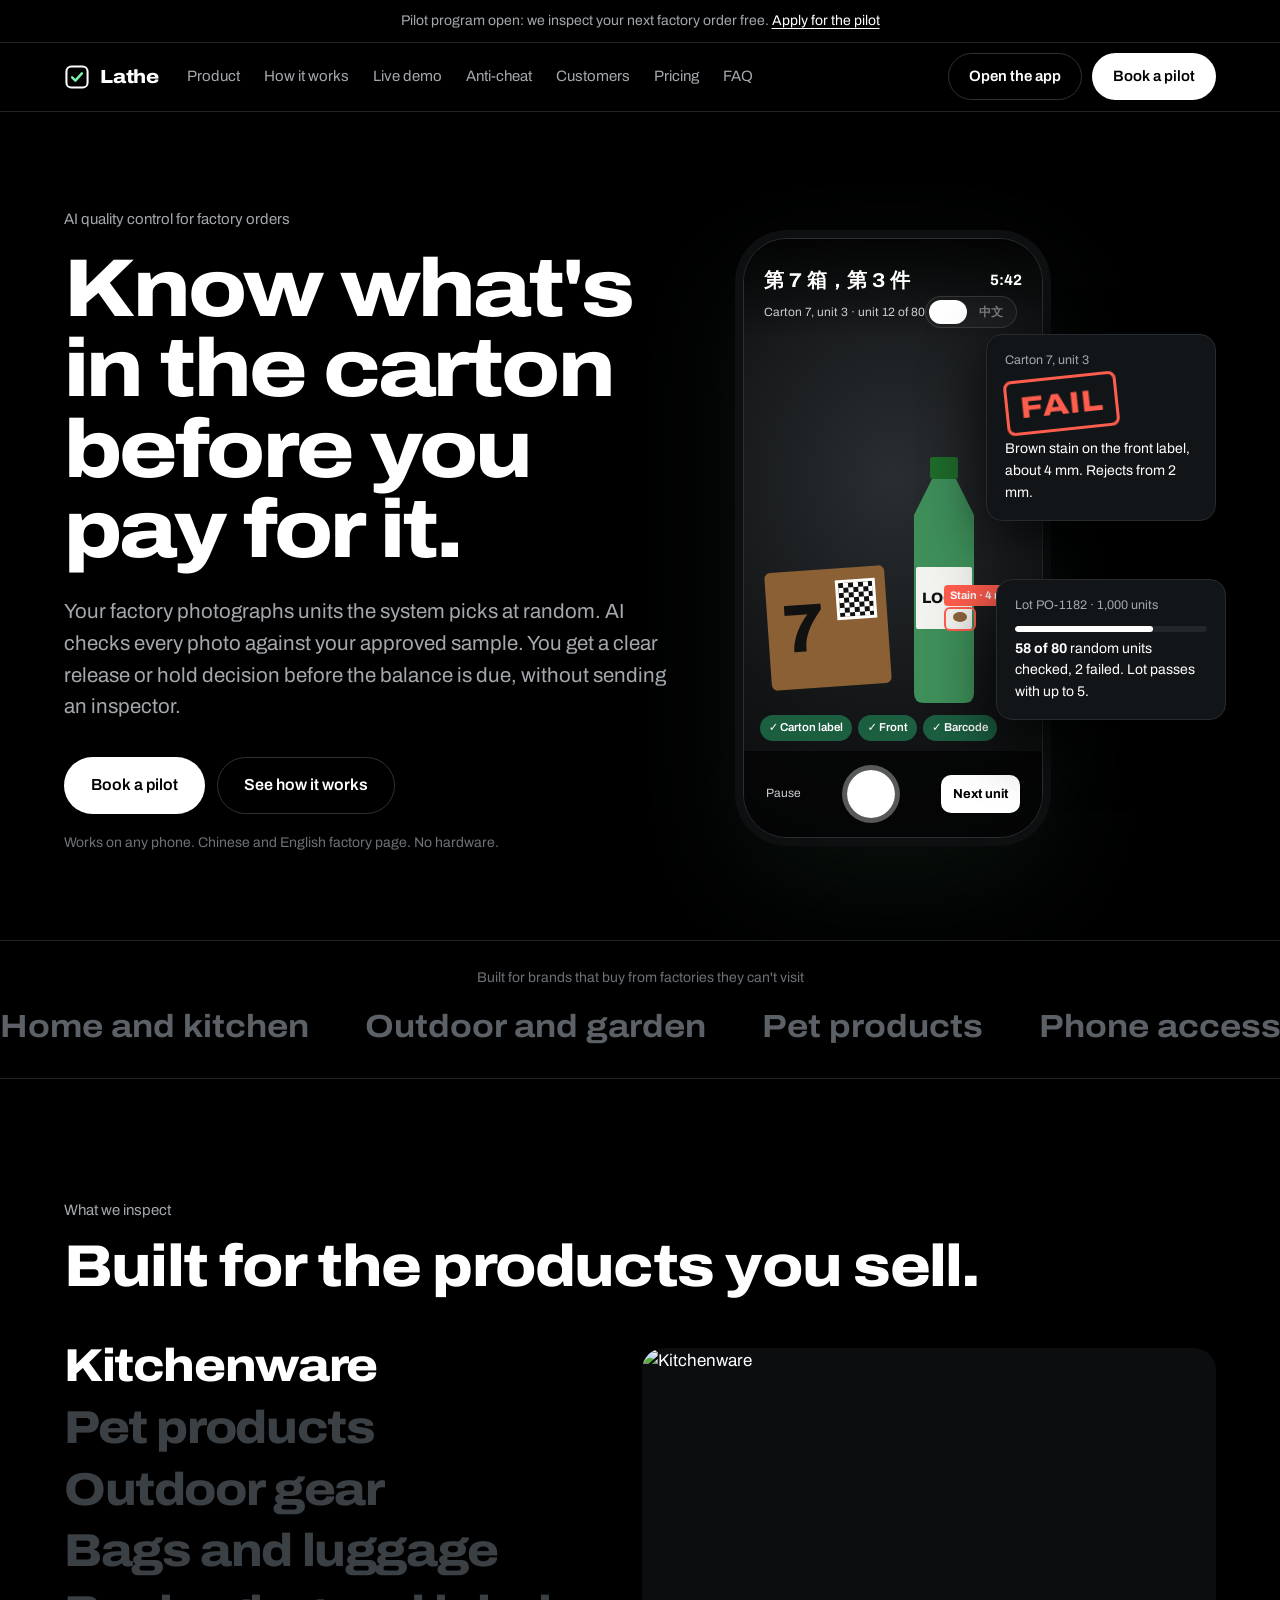
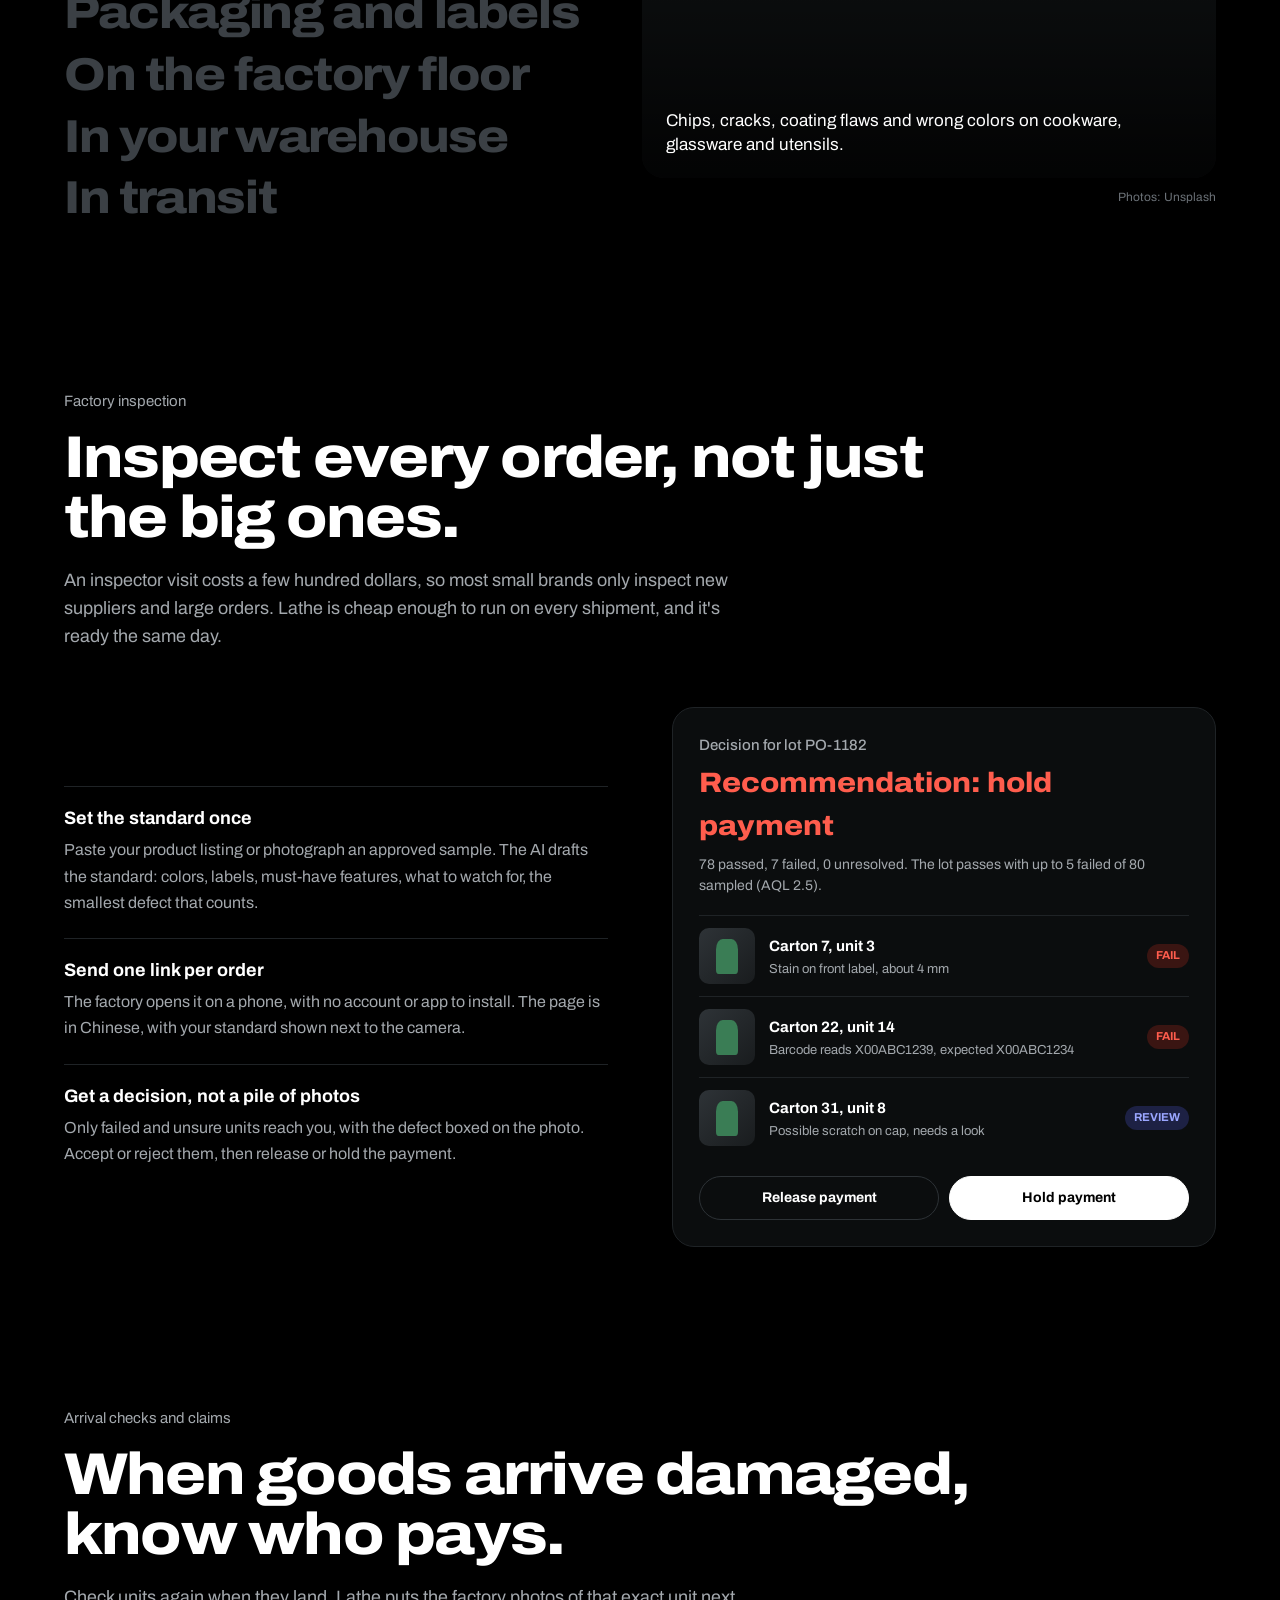
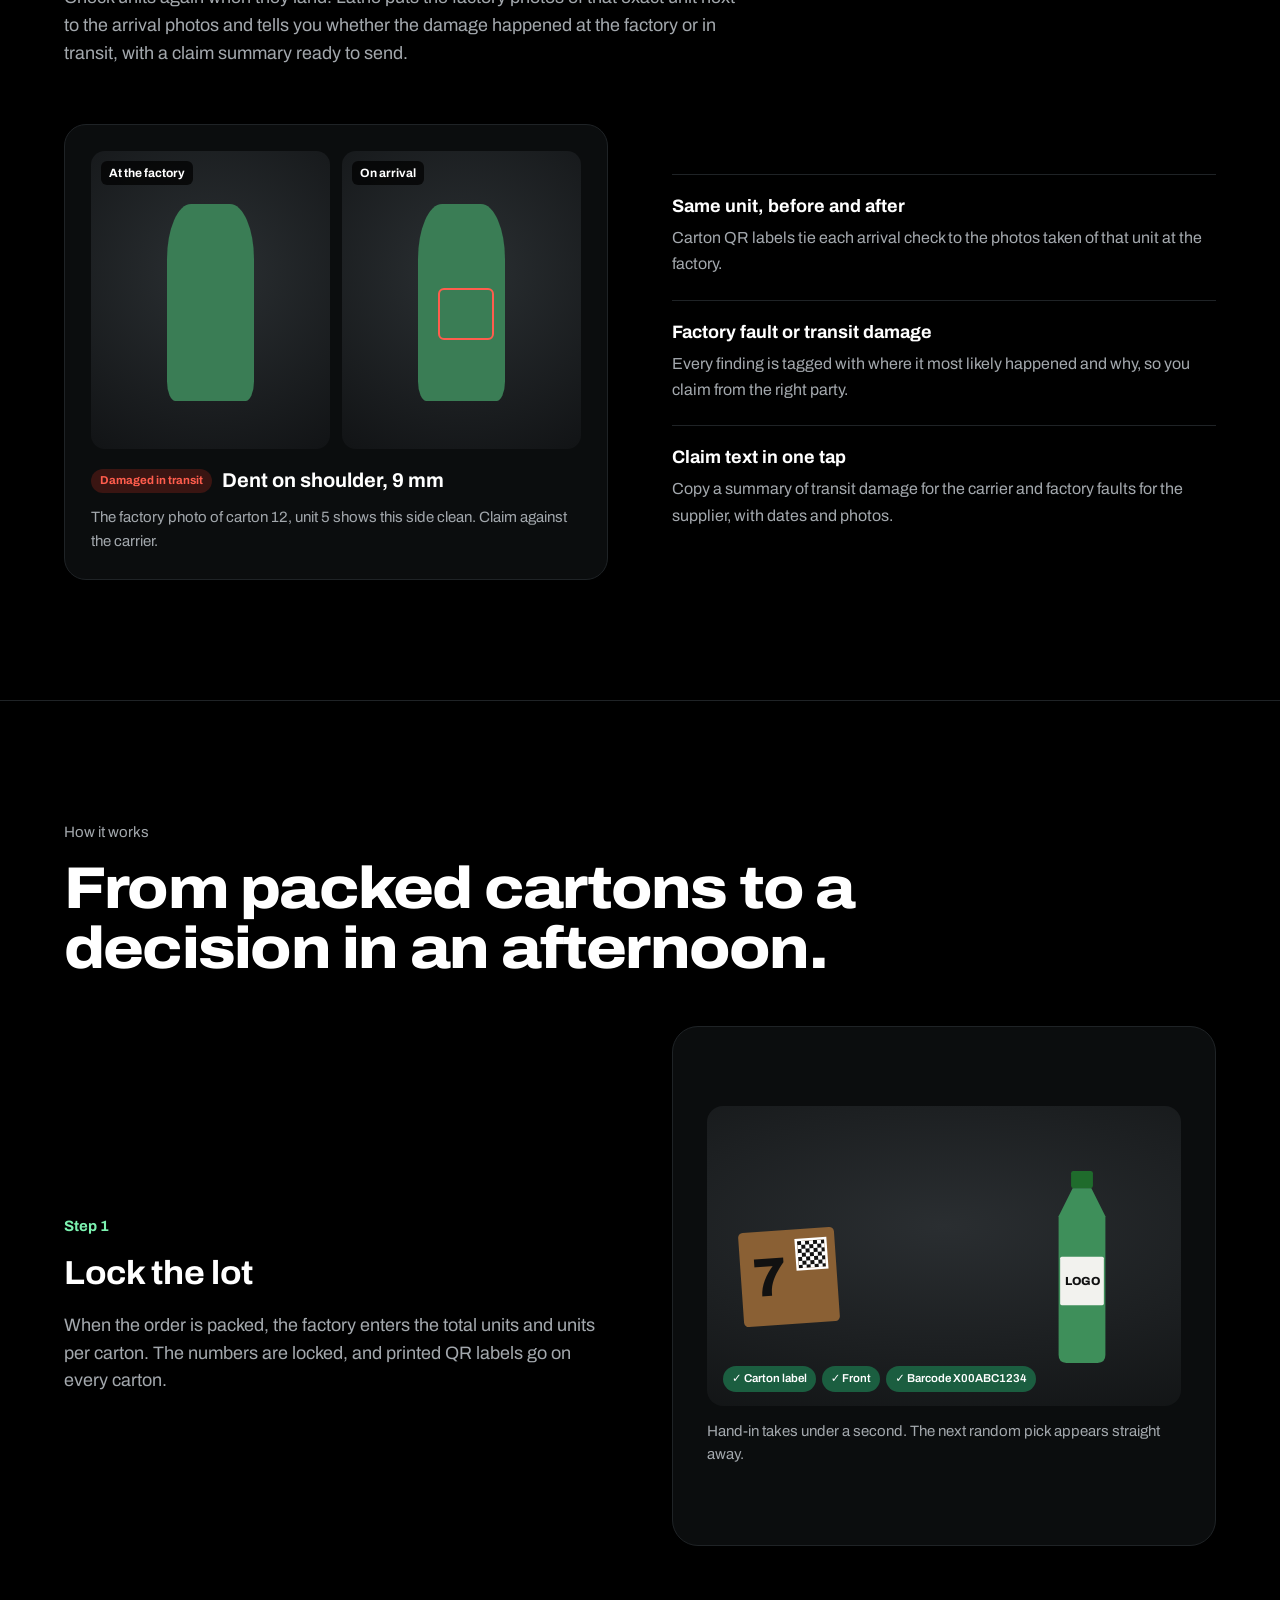
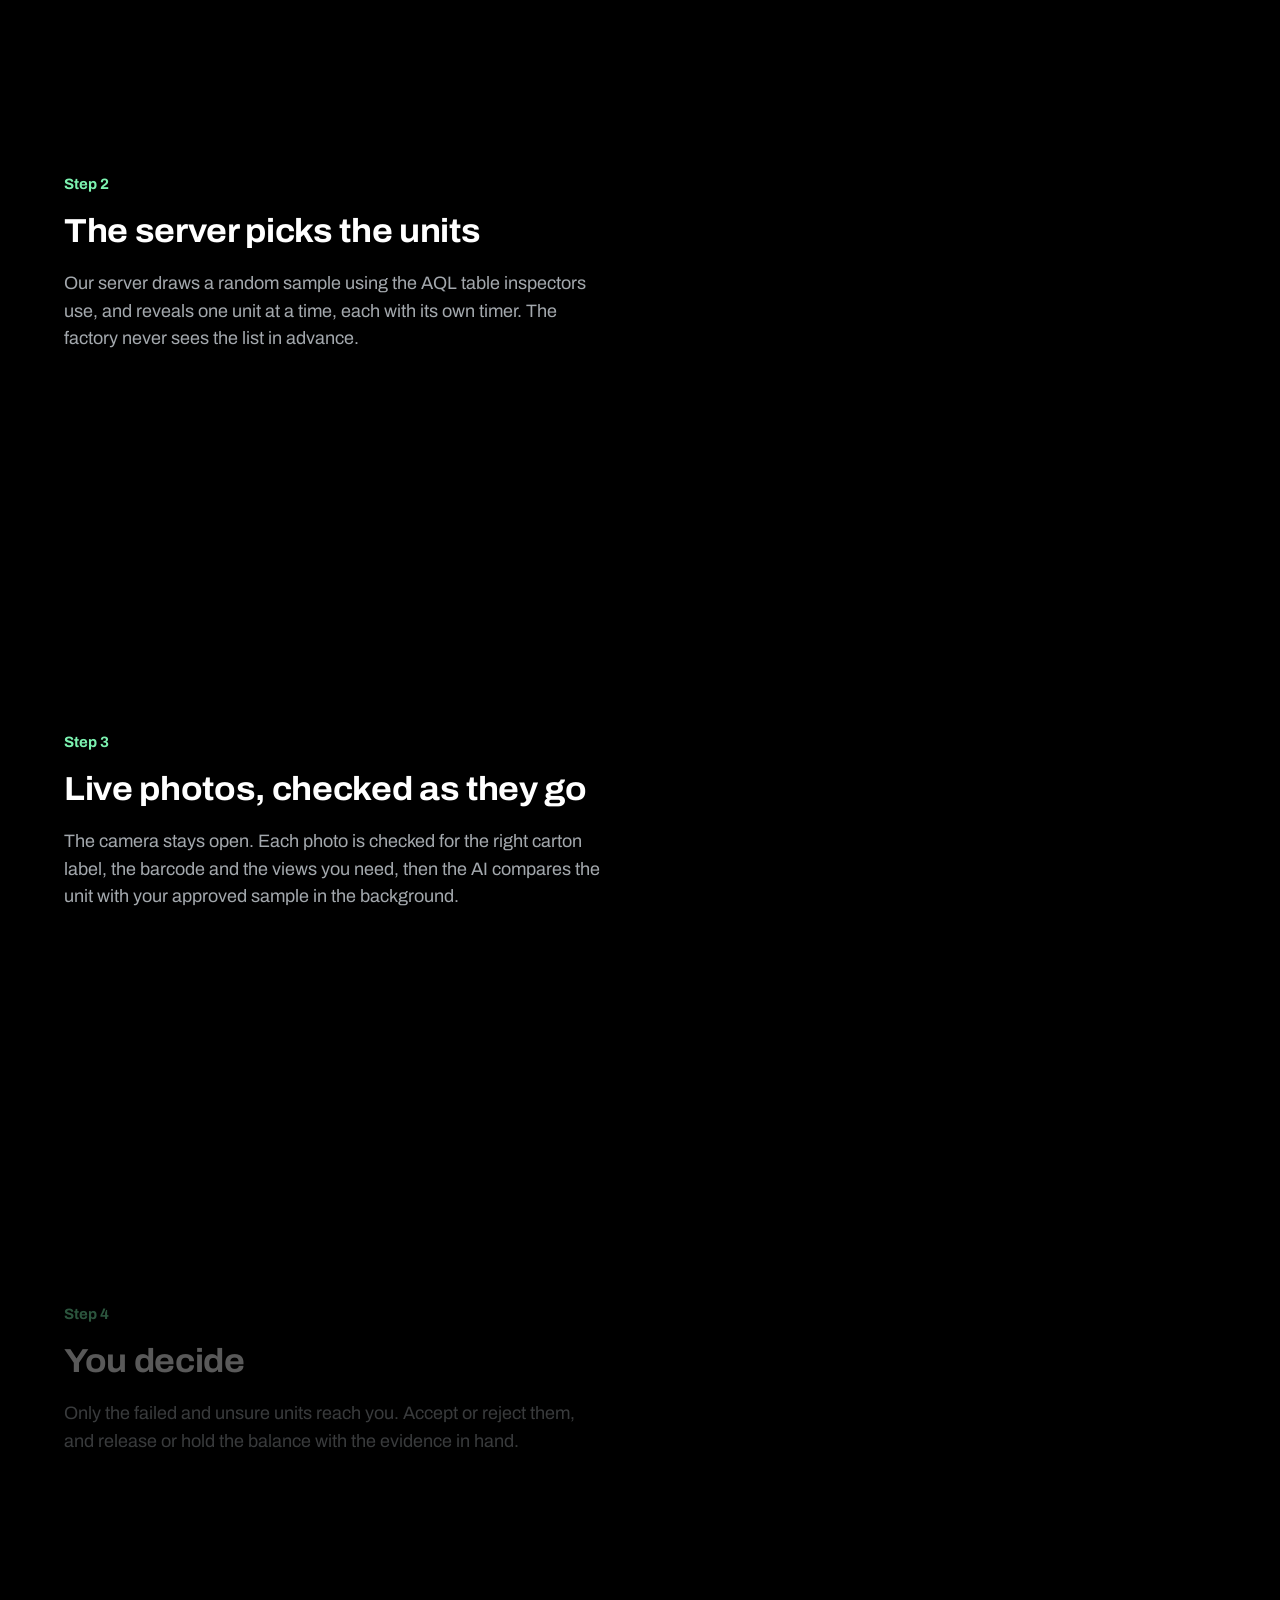
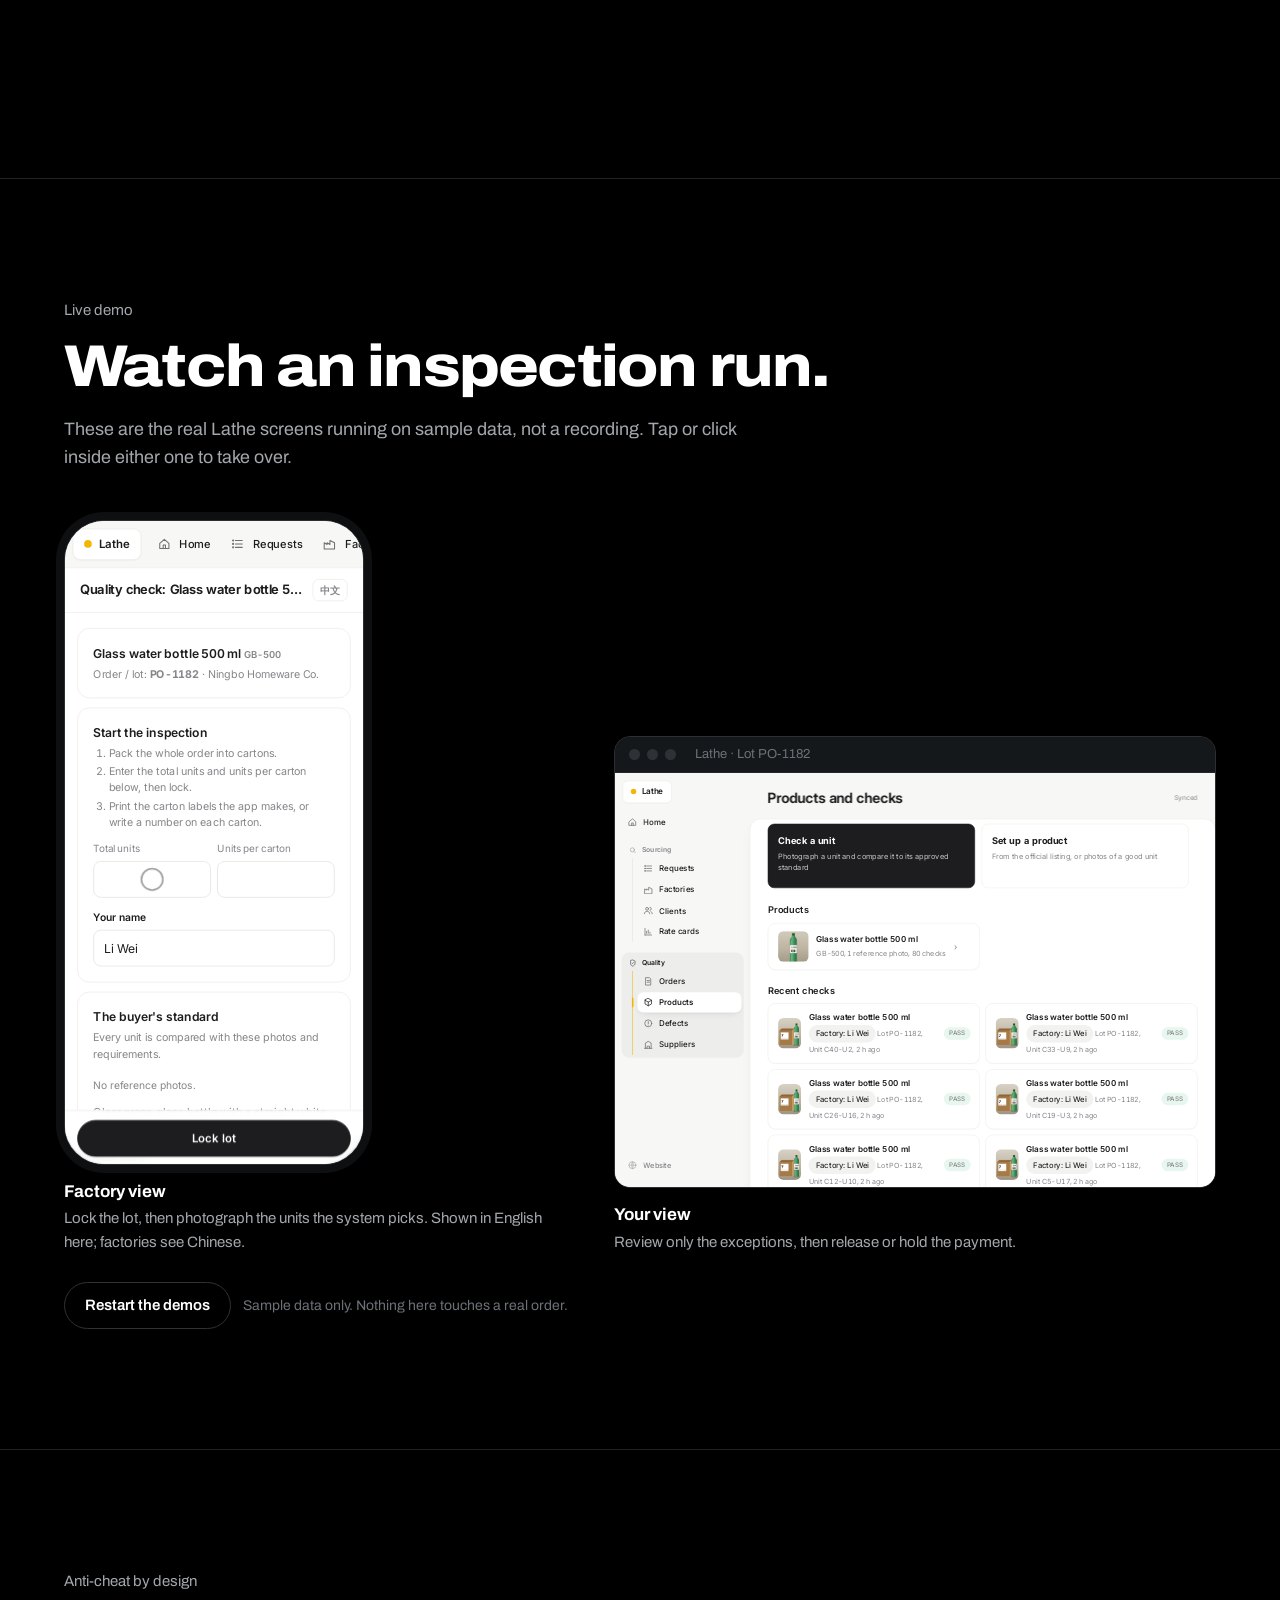
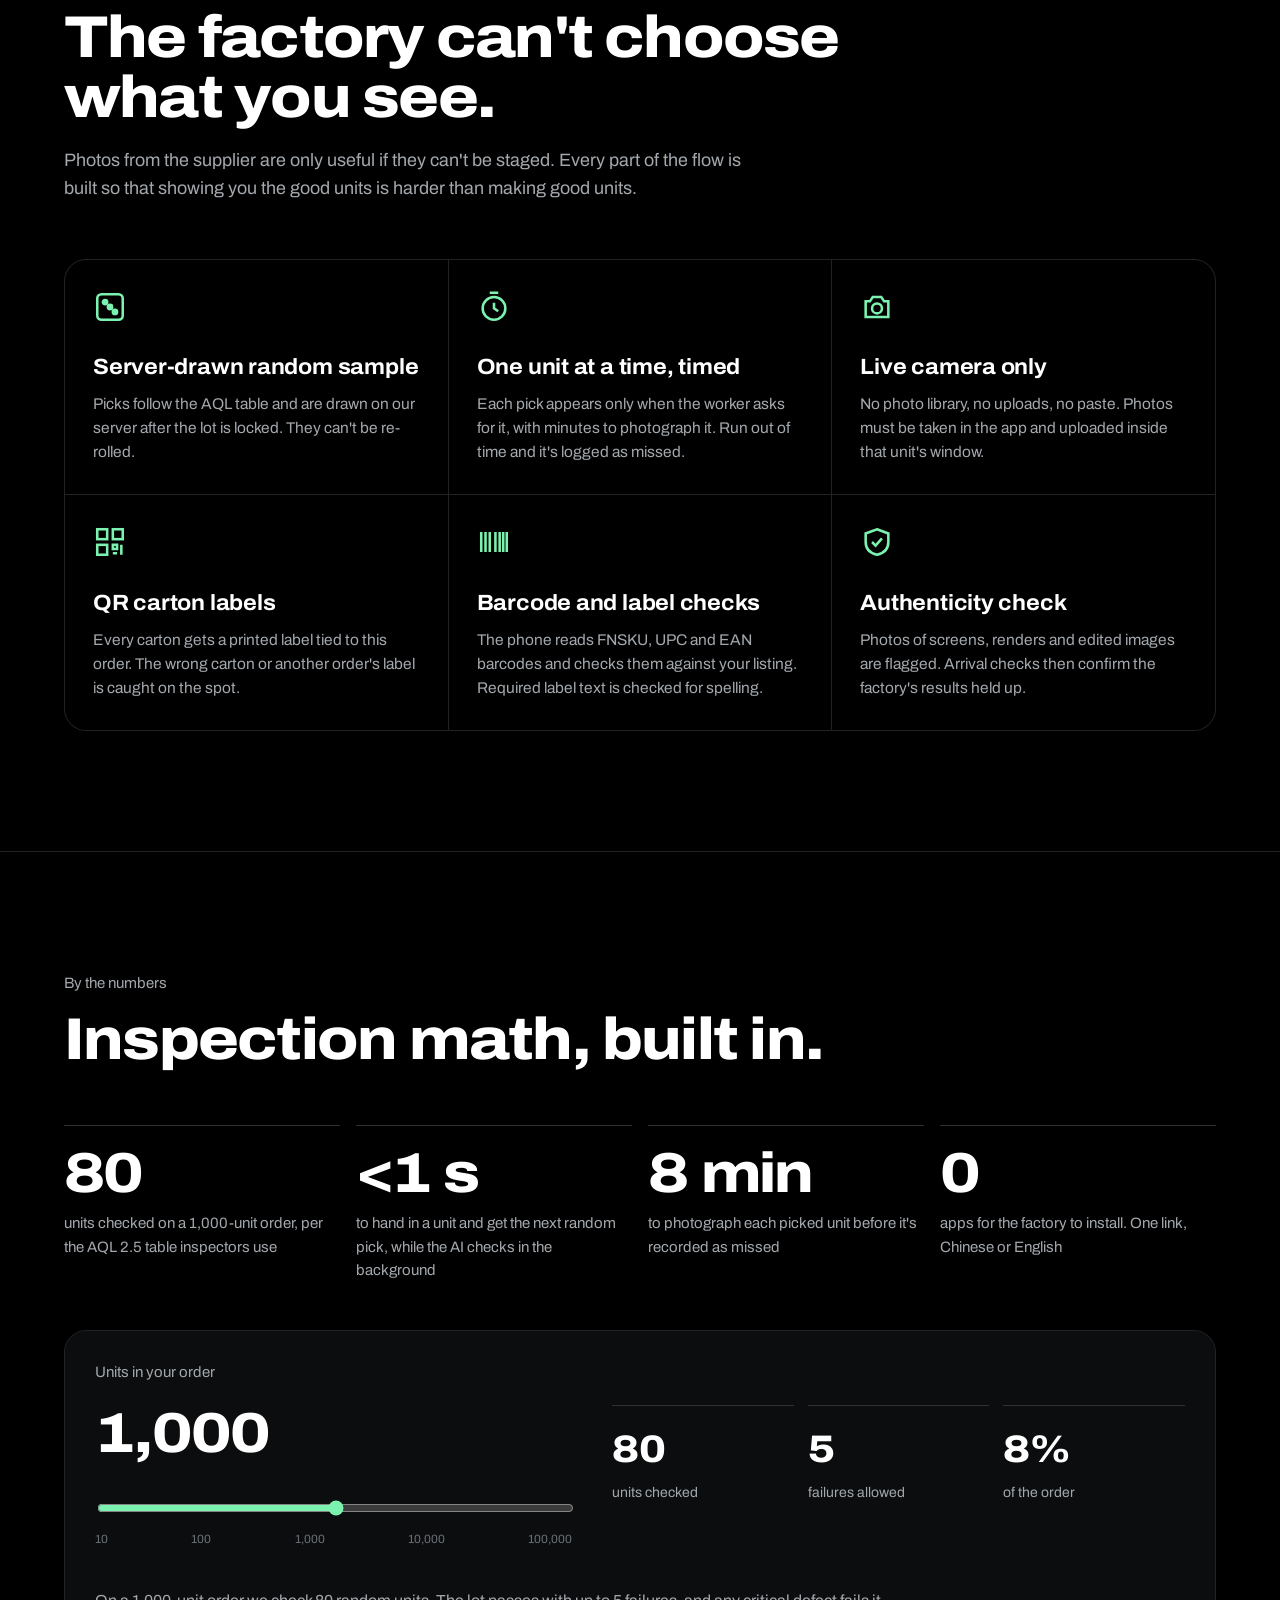
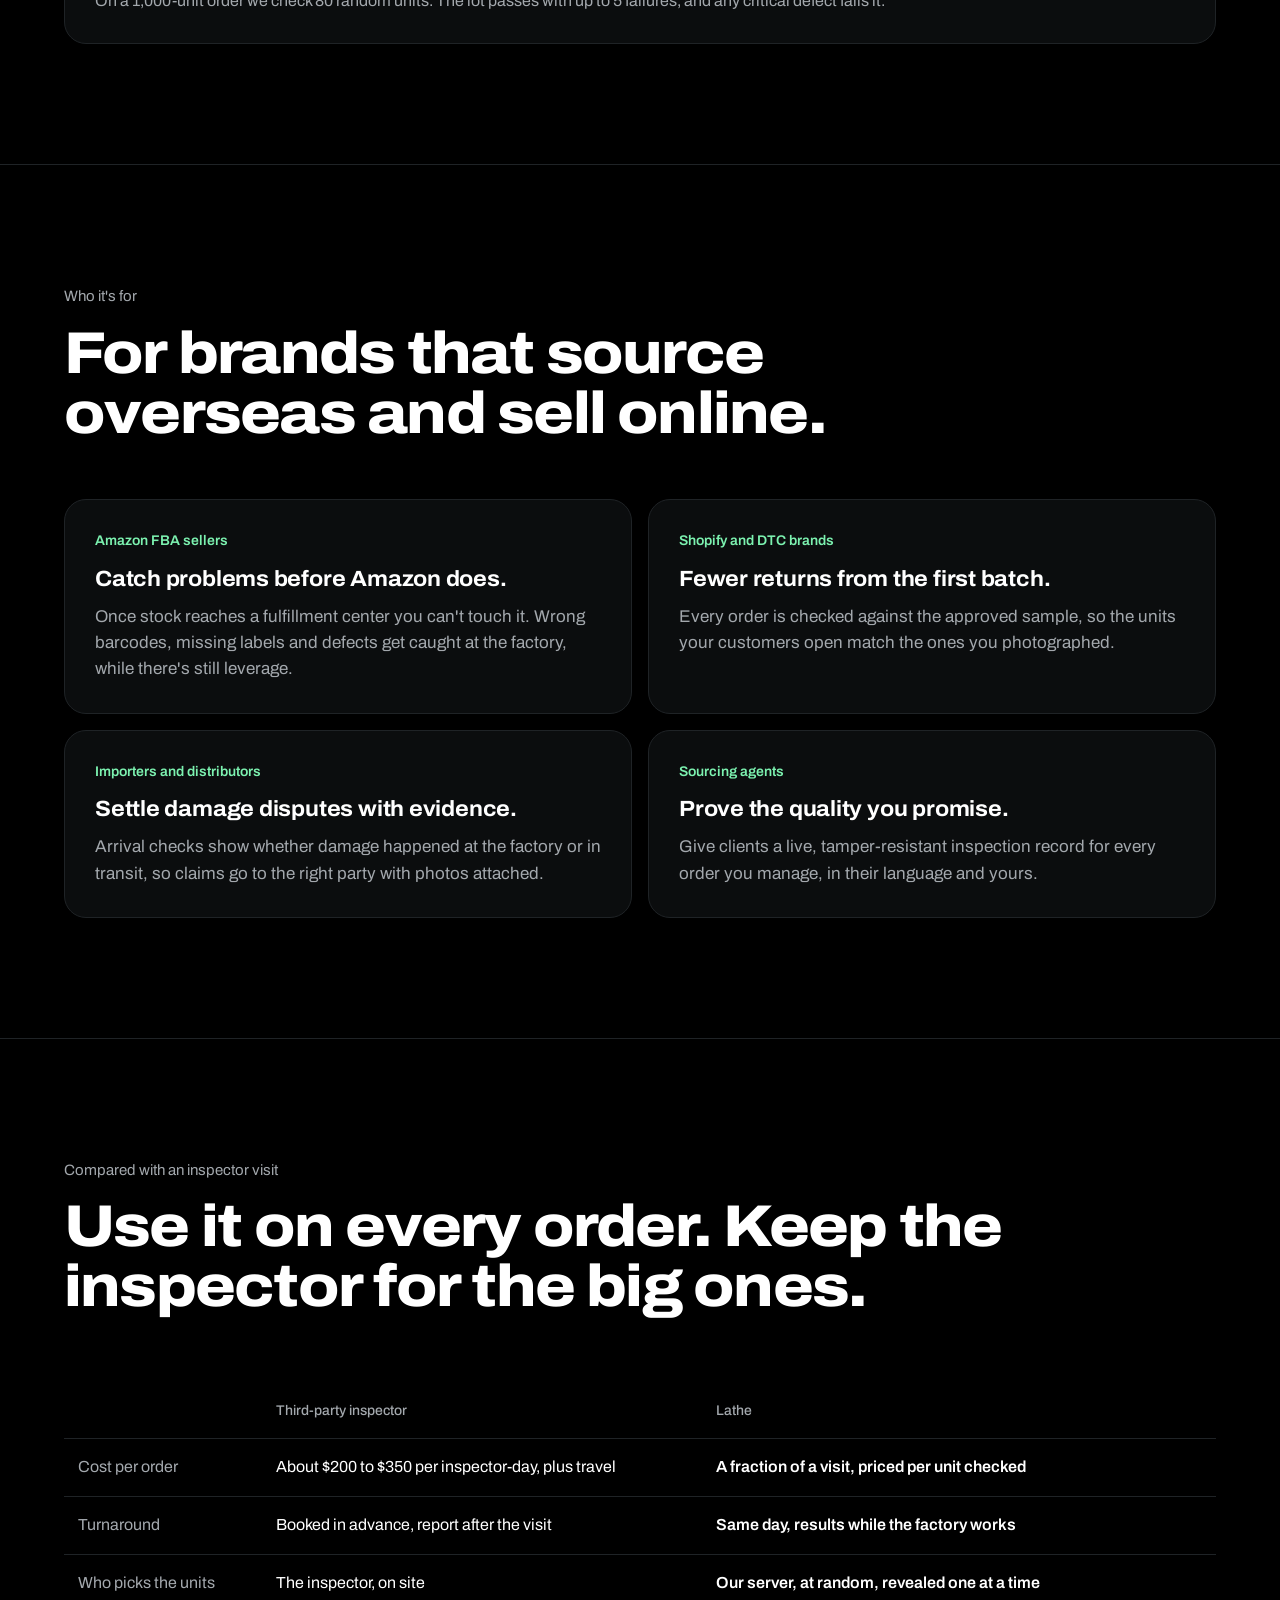
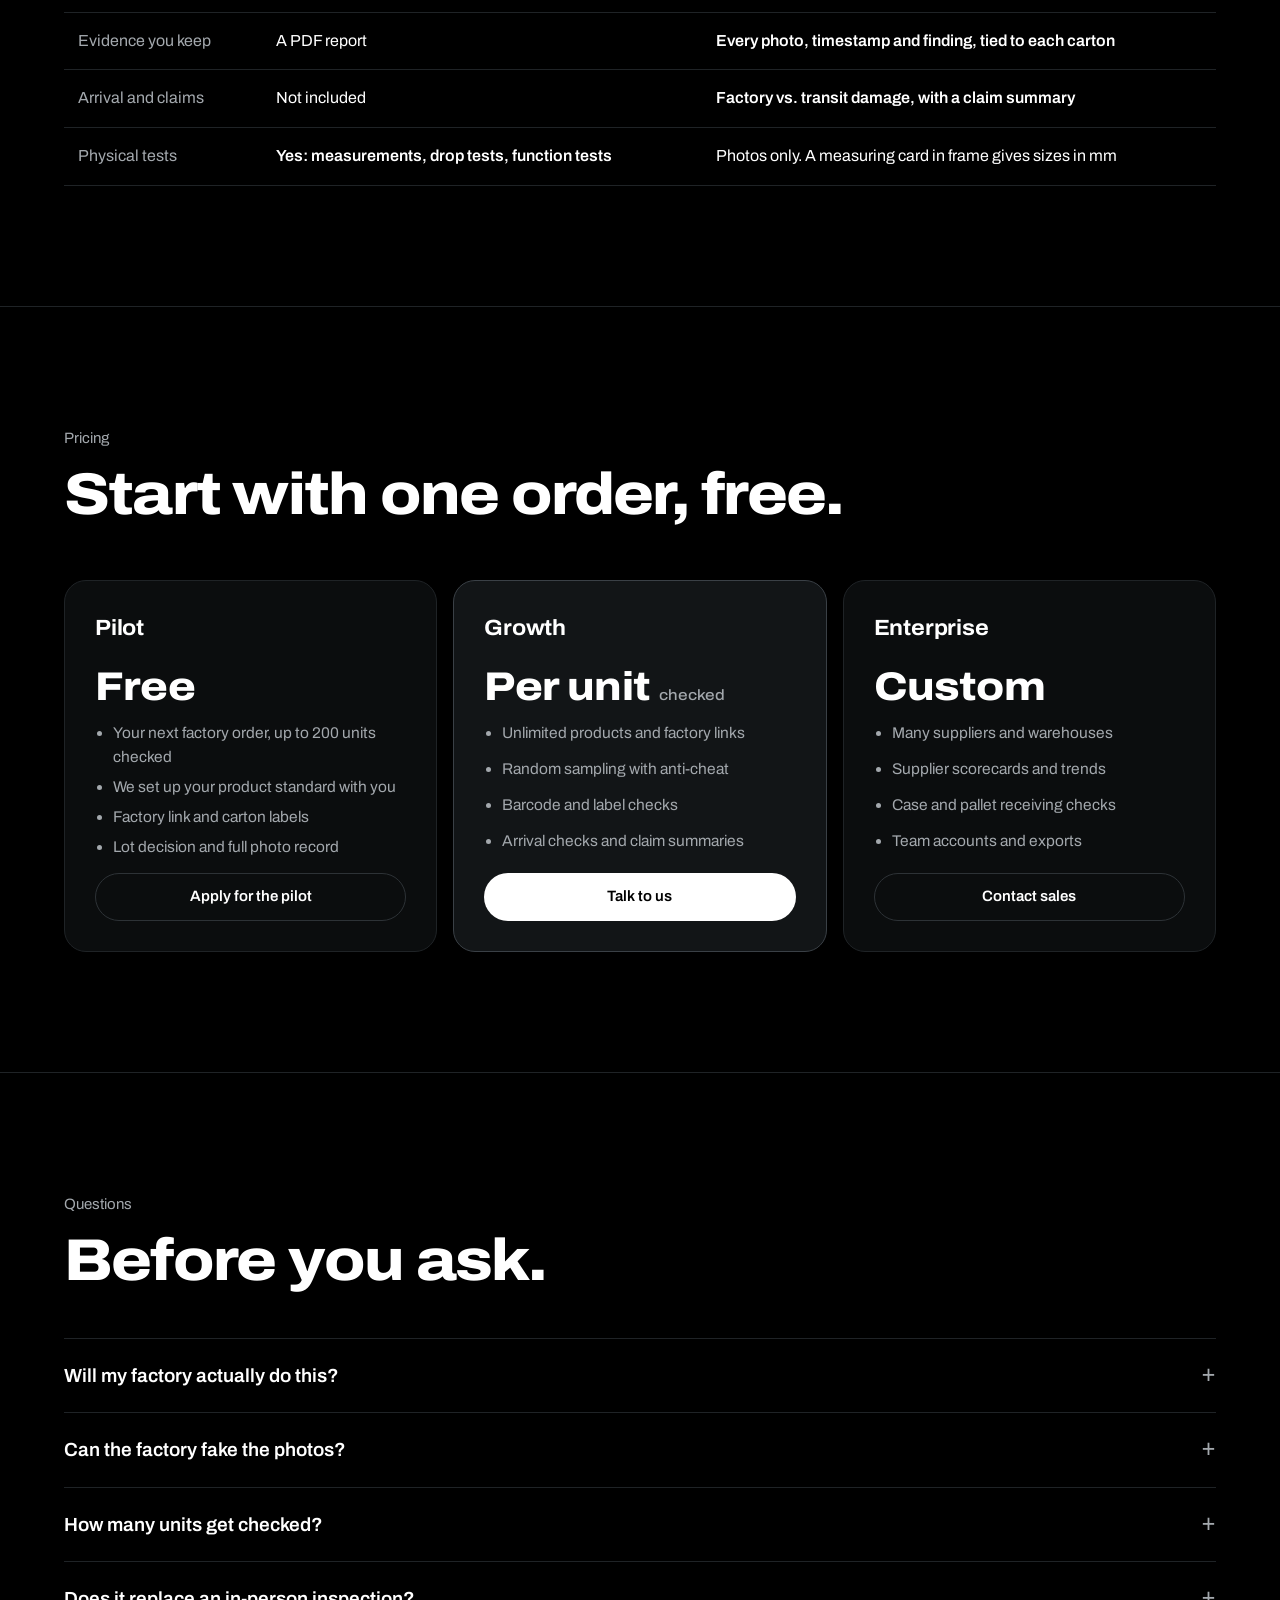
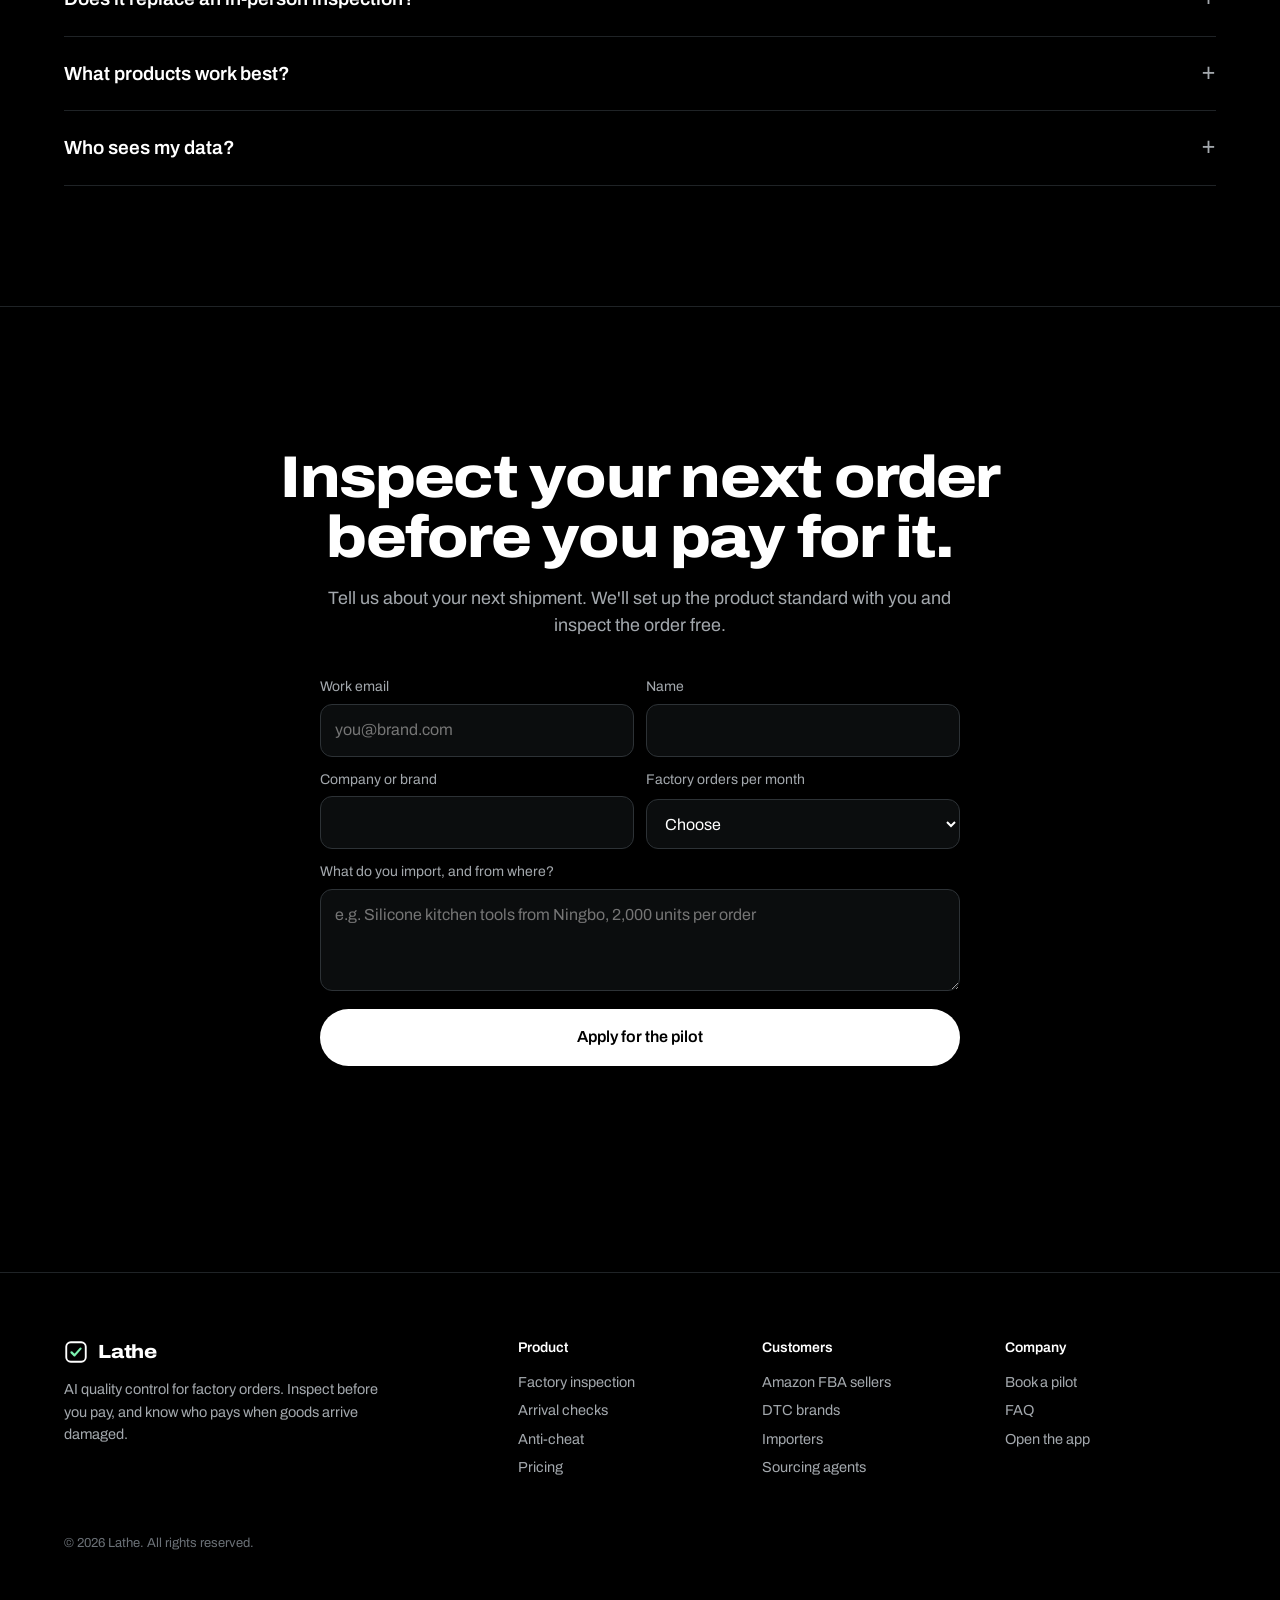
==== commit edd51912: "Website: English / Chinese switch" ====
--- a/web/site/index.html
+++ b/web/site/index.html
@@ -267,6 +267,7 @@
 footer .legal{margin-top:48px;color:var(--dim);font-size:13px}
 @media (max-width:800px){footer .cols{grid-template-columns:1fr 1fr}}
 </style>
+<script src="../i18n.js?v=1"></script>
 <script>/* Browsers keep pages for up to 10 minutes. If the server has a newer copy, reload once. */(function(){try{fetch(location.pathname,{method:'HEAD',cache:'no-store'}).then(function(r){var lm=r.headers.get('last-modified');if(!lm)return;var k='dc-fresh:'+location.pathname;if(new Date(lm).getTime()-new Date(document.lastModified).getTime()>1000&&sessionStorage.getItem(k)!==lm){sessionStorage.setItem(k,lm);location.reload();}}).catch(function(){});}catch(e){}})();</script>
 </head>
 <body>
